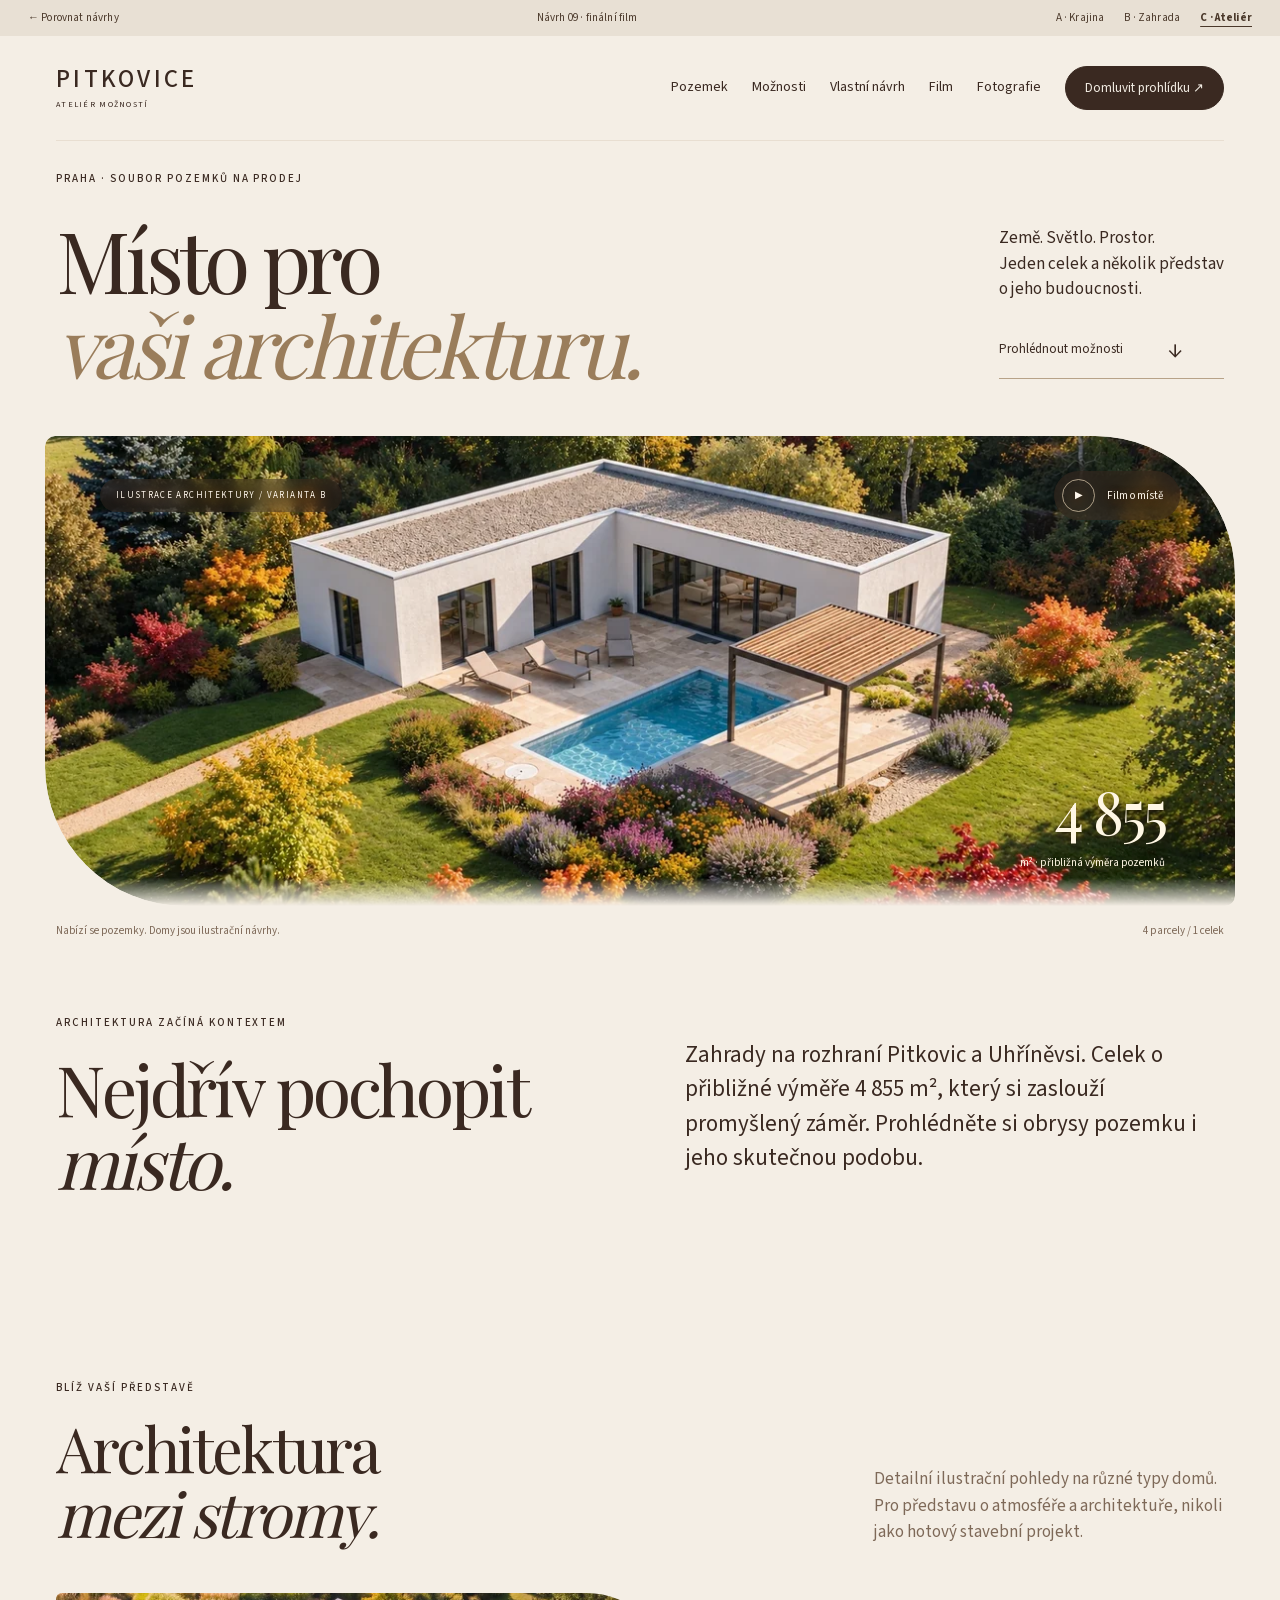
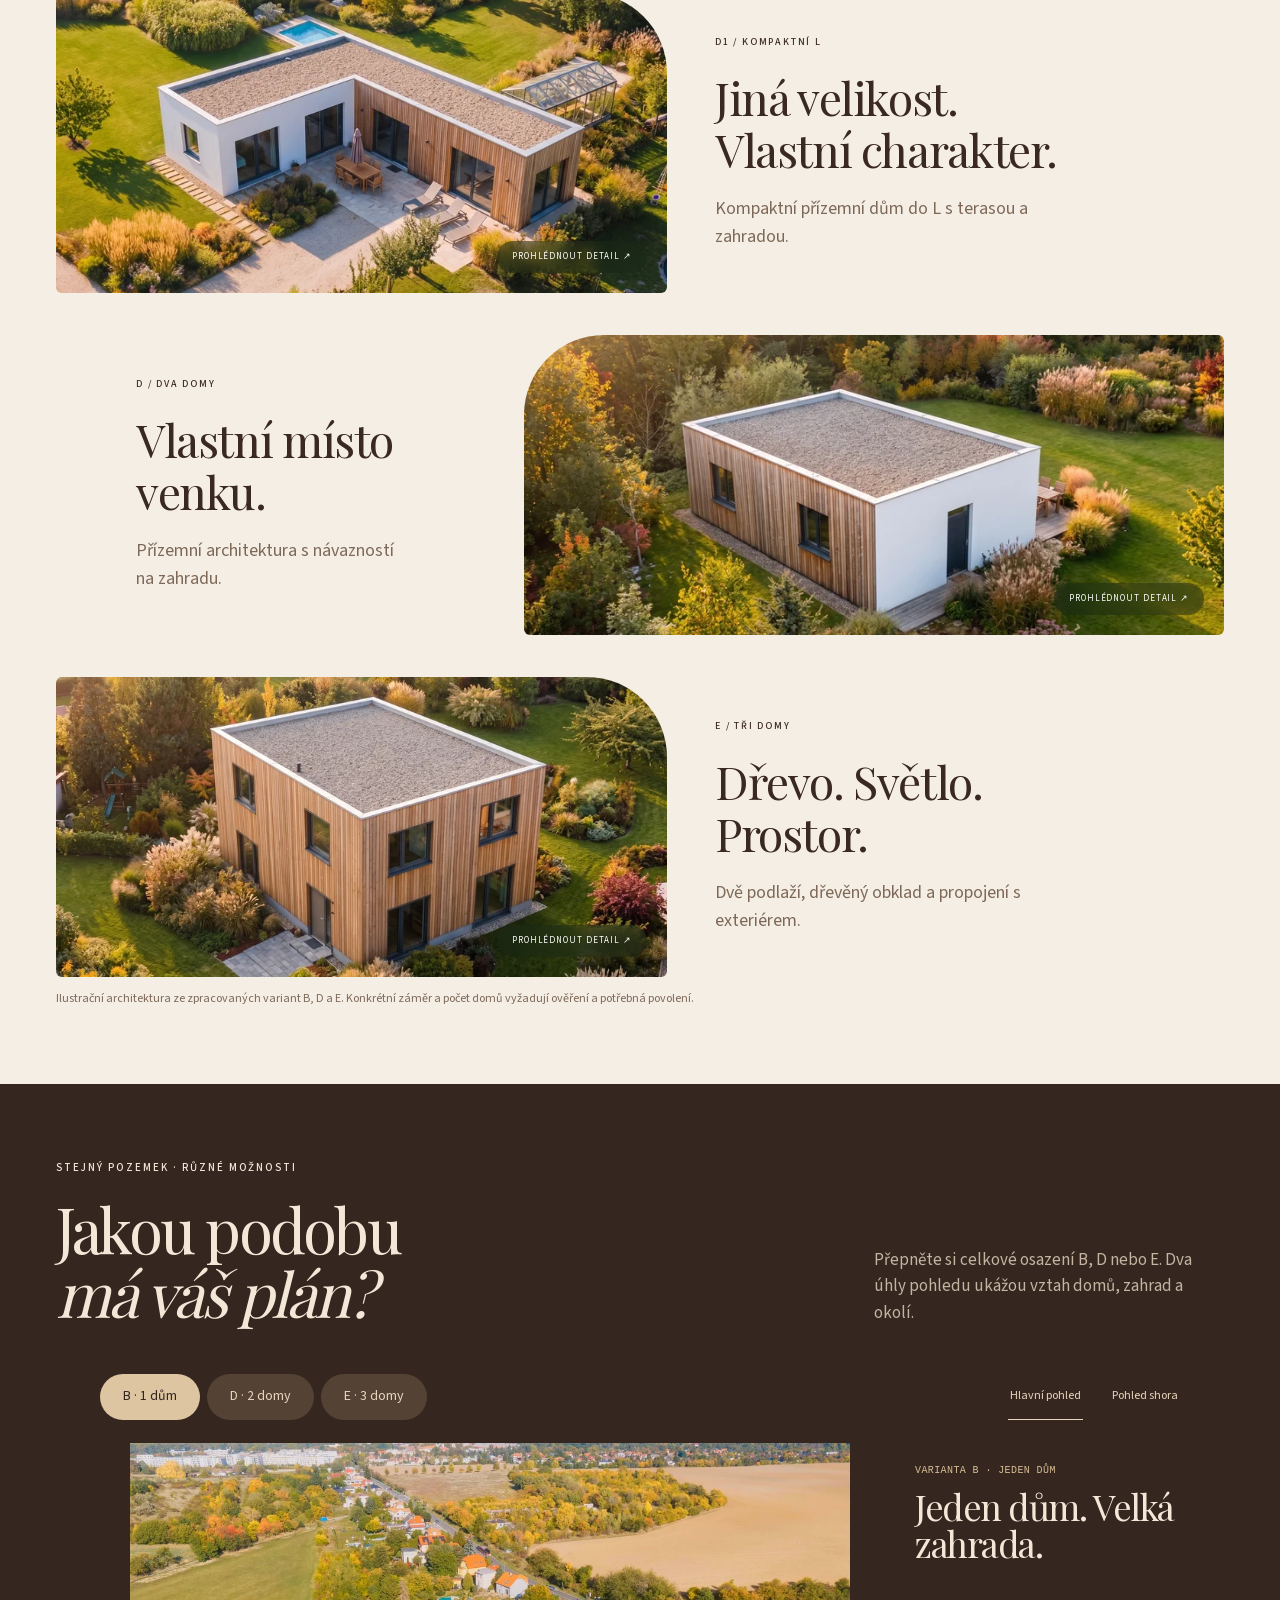
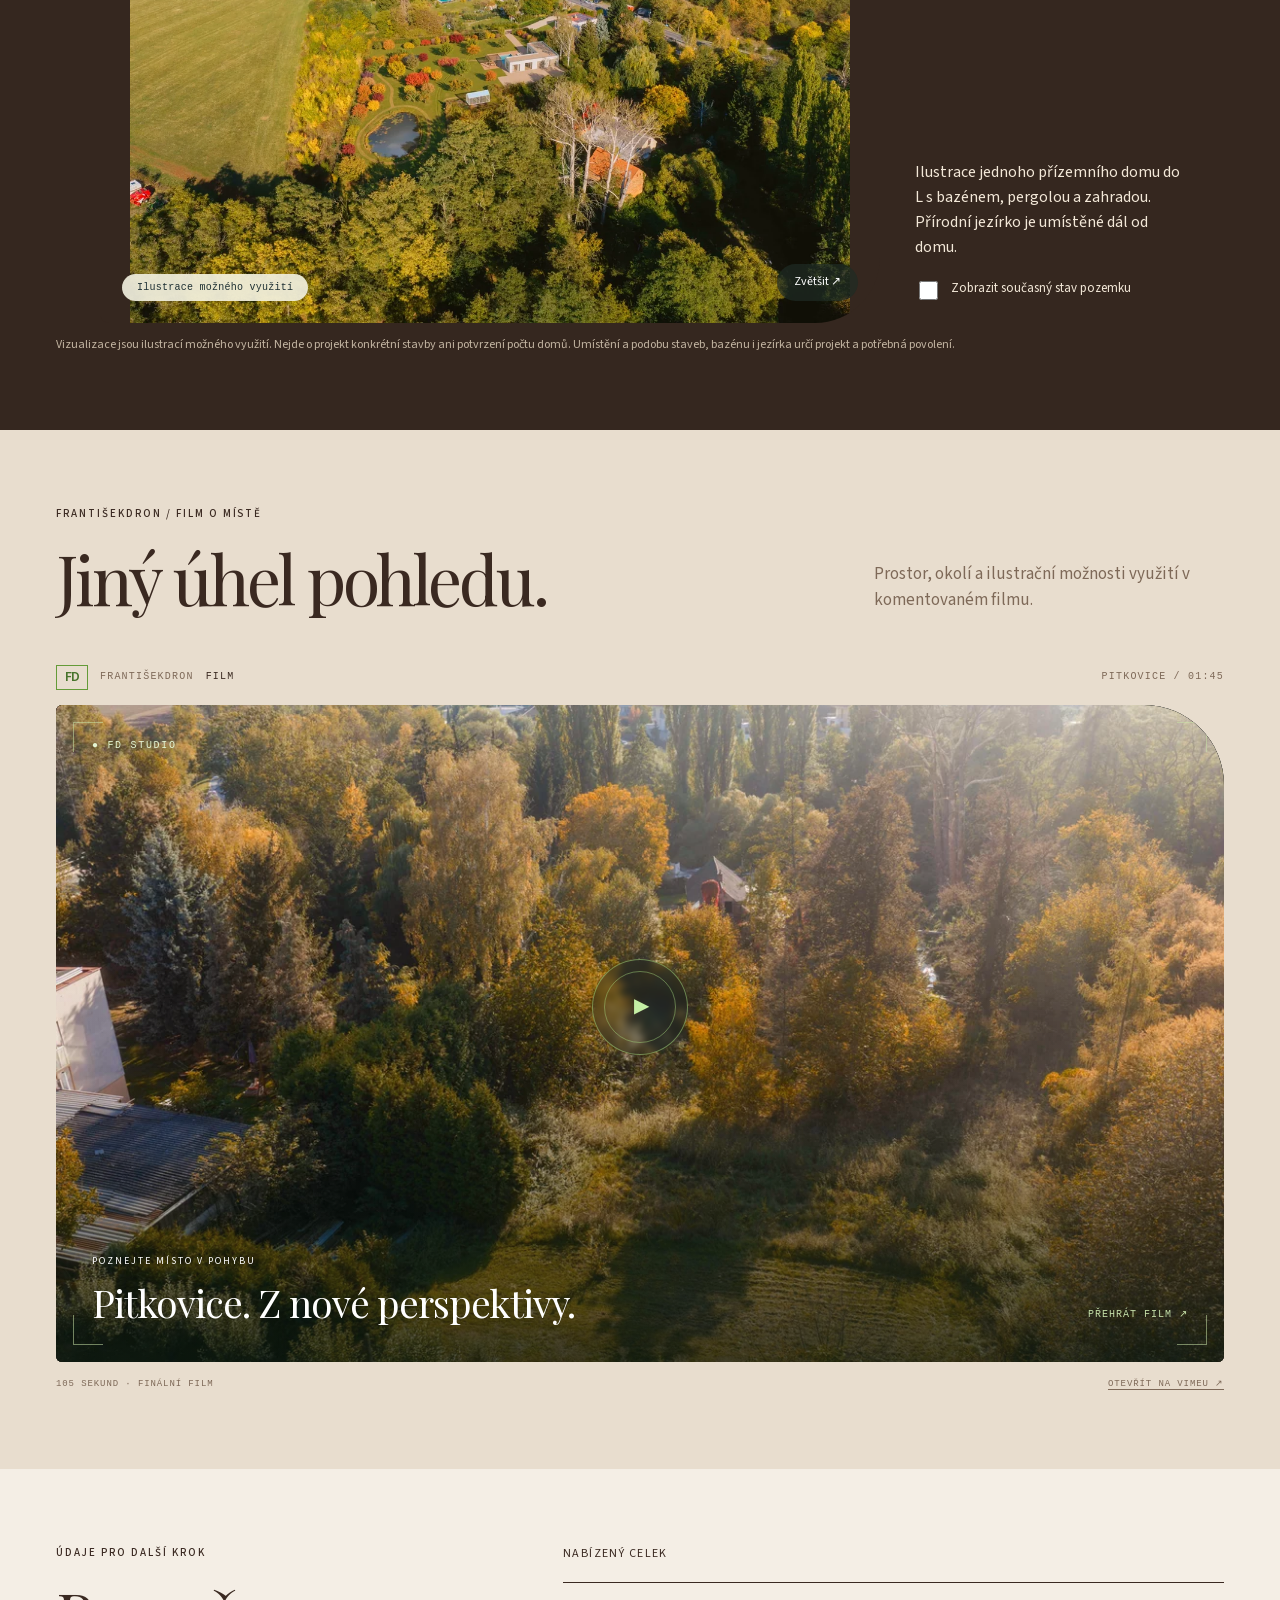
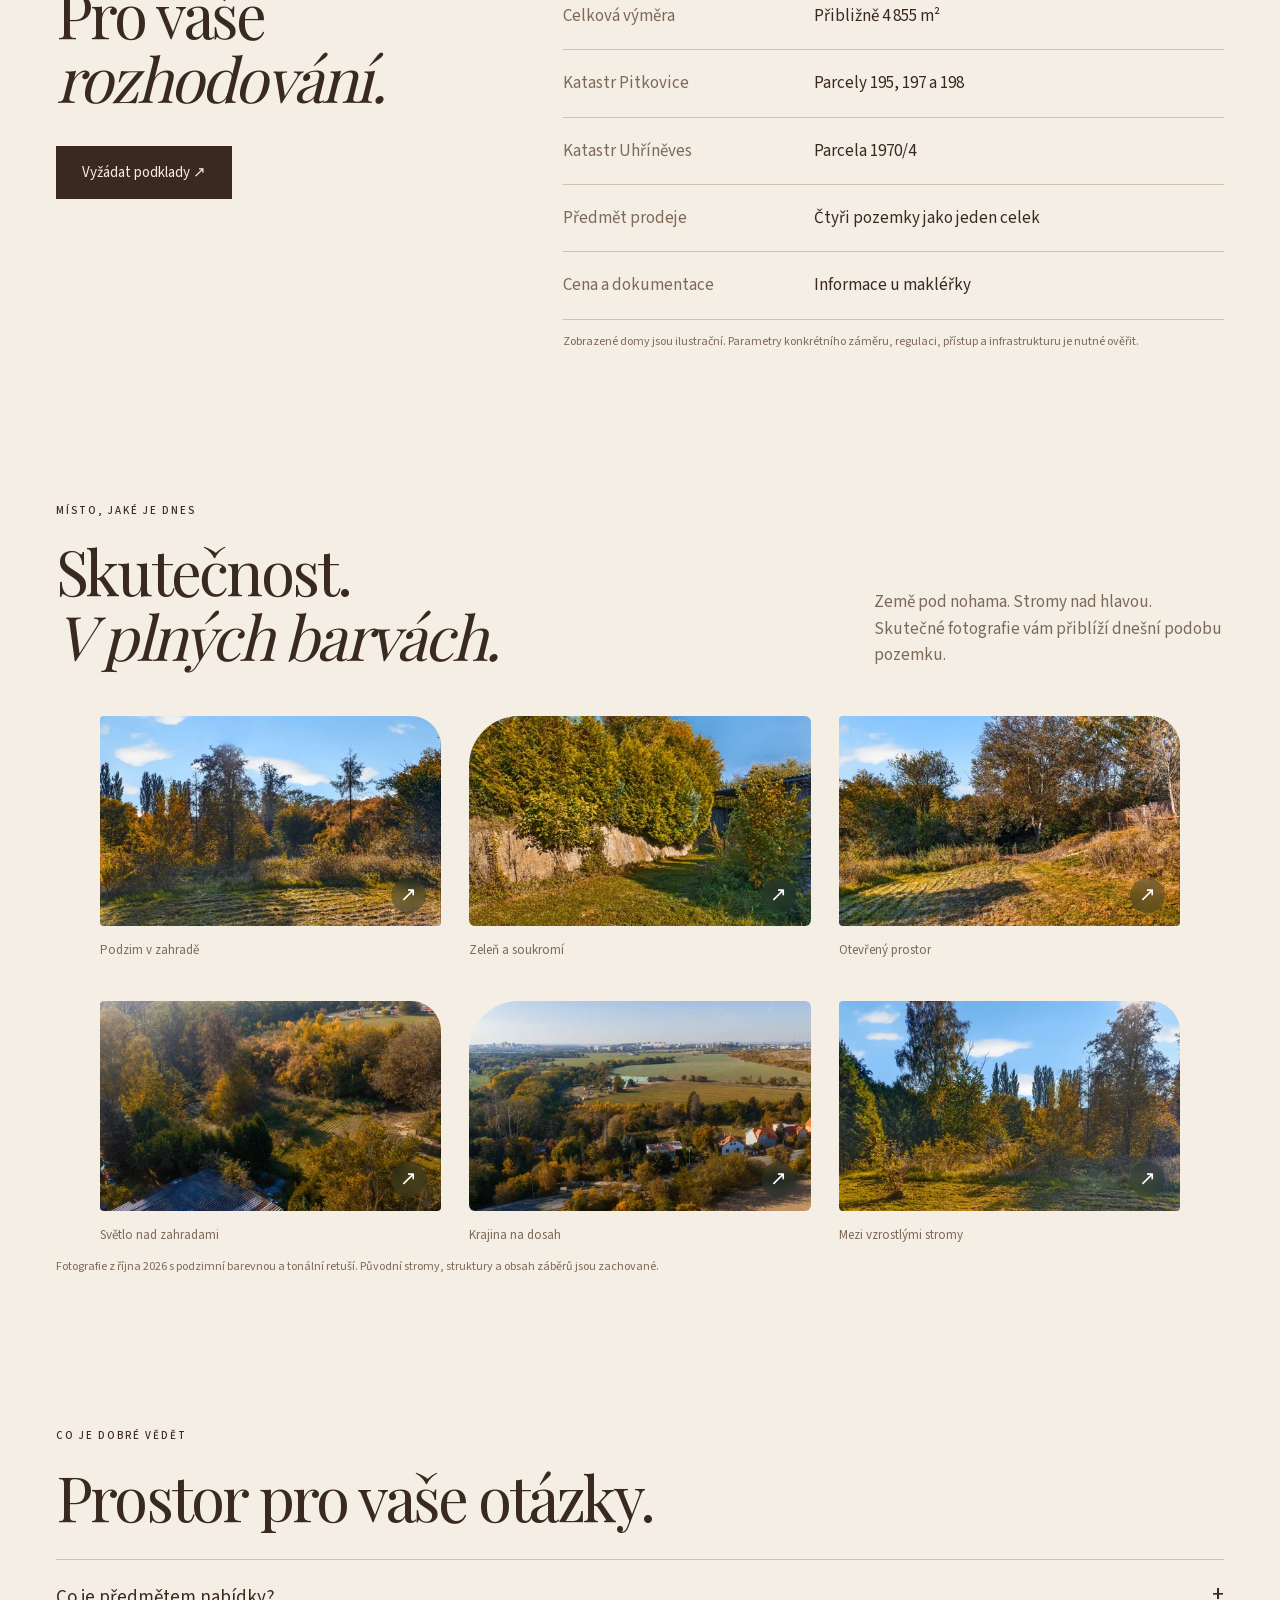
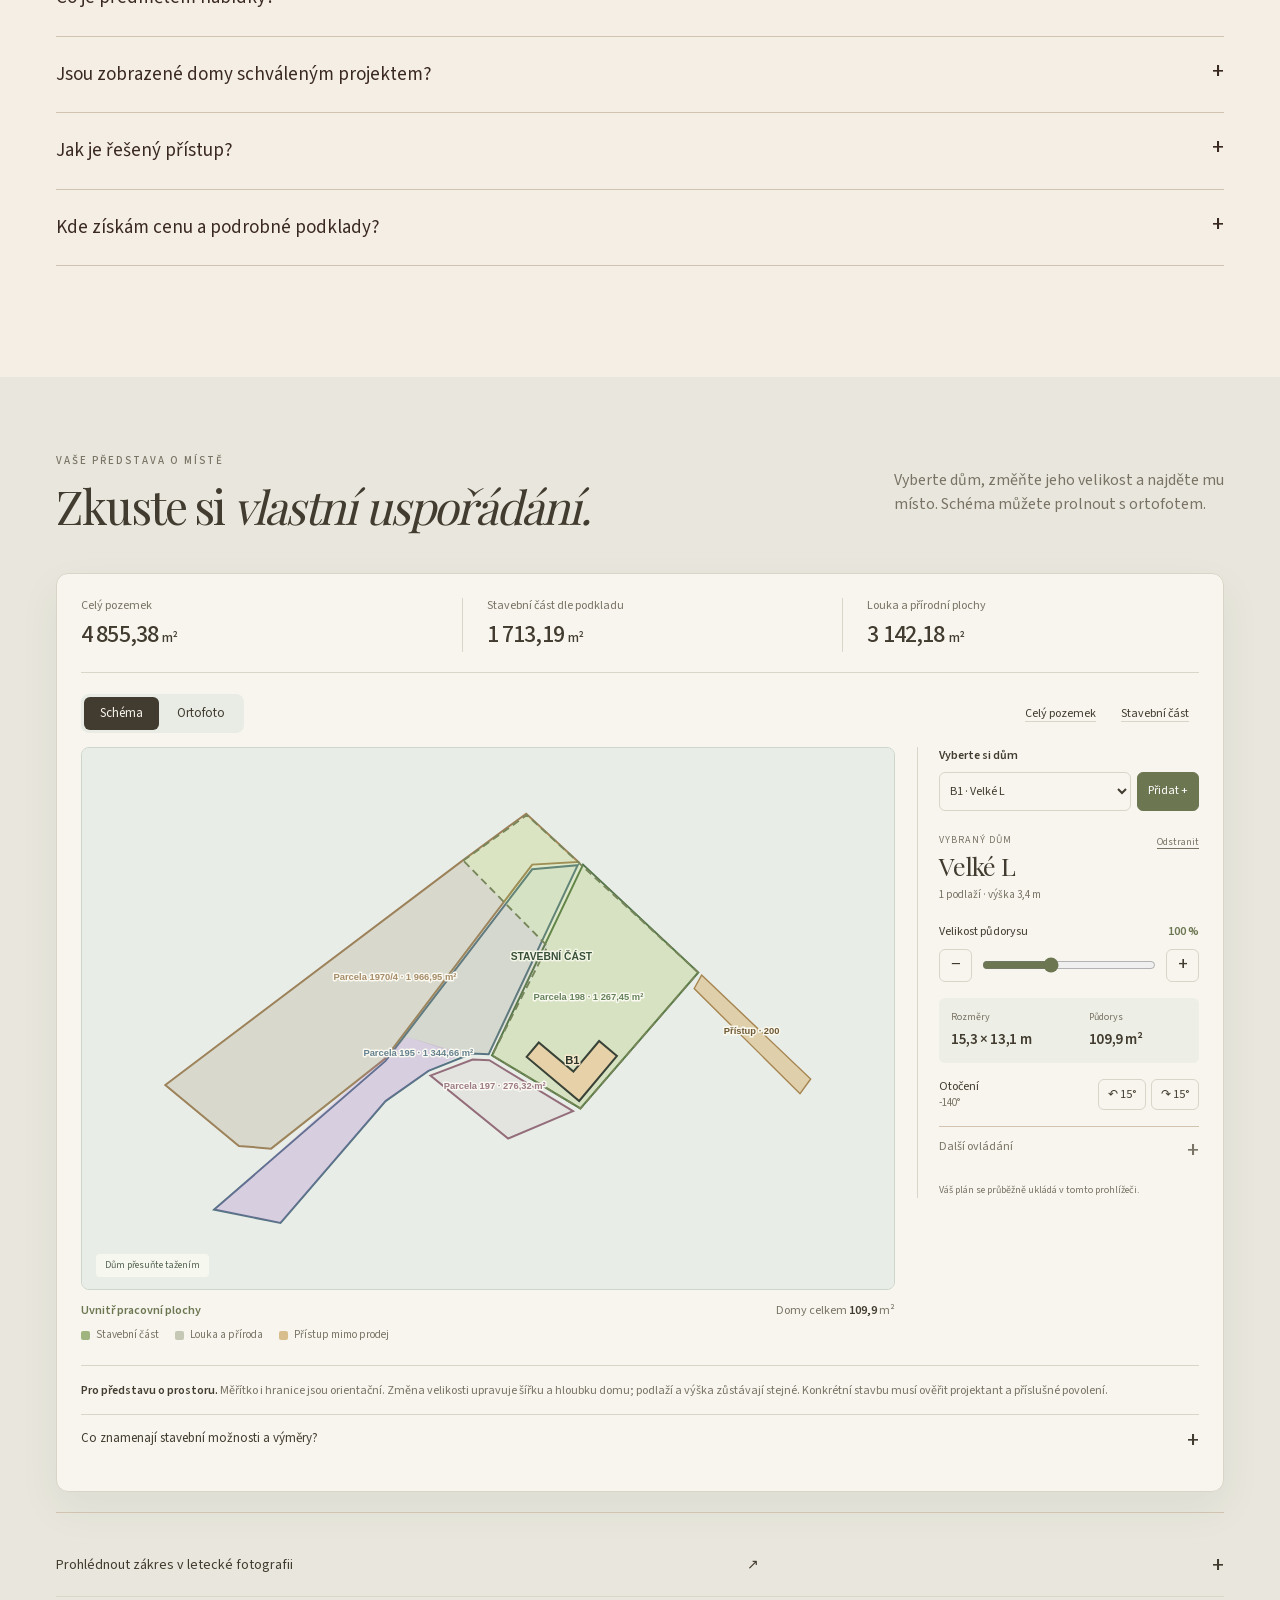
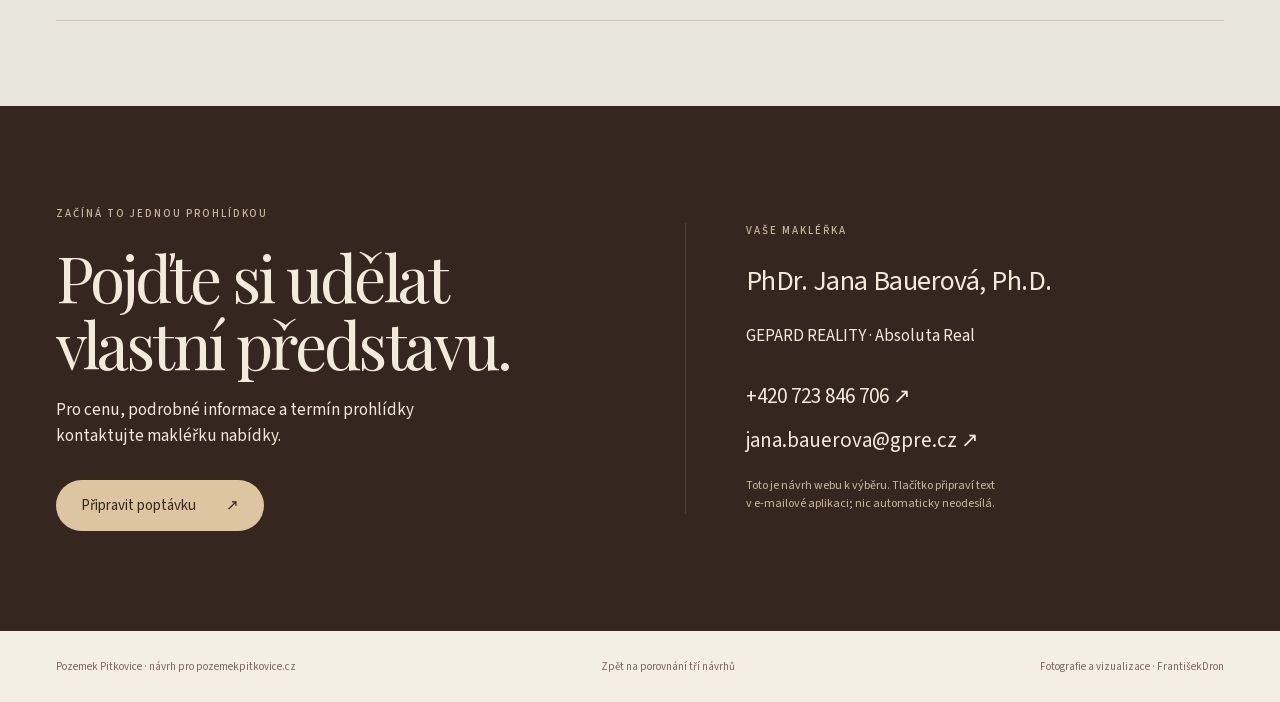
==== atlas.html @ 2d98aed7 "Publish Pitkovice website proposals with final Vimeo film" ====
<!doctype html><html lang="cs"><head><meta charset="utf-8"><meta name="viewport" content="width=device-width,initial-scale=1"><meta name="robots" content="noindex,nofollow,noarchive"><meta name="referrer" content="no-referrer"><meta name="description" content="Návrh prezentace pozemků v Pitkovicích: fotografie, lokalita a ilustrační varianty možného využití."><meta name="theme-color" content="#193b36"><title>Ateliér · prostor pro architekturu · Pitkovice</title><link rel="stylesheet" href="styles.css?v=10"><script src="app.js?v=10" defer></script><link rel="stylesheet" href="planner.css?v=10"><script src="planner.js?v=10" defer></script></head><body class="atlas v3"><a class="skip" href="#main">Přeskočit na obsah</a><div class="draftbar"><a href="index.html">← Porovnat návrhy</a><span class="draft-label">Návrh 09 · finální film</span><nav class="variants" aria-label="Návrhy webu"><a href="krajina.html" >A · Krajina</a><a href="zahrada.html" >B · Zahrada</a><a href="atlas.html" aria-current="page">C · Ateliér</a></nav></div><main id="main"><section class="atelier-hero"><div class="wrap"><header class="nav"><a class="brand" href="#main">PITKOVICE<small>ATELIÉR MOŽNOSTÍ</small></a><button class="menu-toggle" aria-expanded="false" aria-controls="navlinks">Menu</button><nav id="navlinks" class="navlinks" aria-label="Hlavní navigace"><a href="#pozemek">Pozemek</a><a href="#moznosti">Možnosti</a><a href="#hranice">Vlastní návrh</a><a href="#film">Film</a><a href="#galerie">Fotografie</a><a class="btn" href="#kontakt">Domluvit prohlídku ↗</a></nav></header><div class="atelier-heading"><span class="eyebrow">Praha · soubor pozemků na prodej</span><h1>Místo pro<br> <em>vaši architekturu.</em></h1><div class="atelier-heading-note"><p>Země. Světlo. Prostor.<br> Jeden celek a několik představ<br> o jeho budoucnosti.</p><a href="#moznosti">Prohlédnout možnosti <span>↓</span></a></div></div></div><div class="atelier-stage"><img src="assets/web-v8/hero-atelier-800.webp" alt="Ilustrační přízemní dům do L uprostřed zahrady" class="atelier-main" fetchpriority="high" width="1672" height="941" decoding="async" data-full="assets/hero-atelier.webp" sizes="(max-width: 800px) 96vw, (min-width: 1600px) 1440px, 90vw" srcset="assets/web-v8/hero-atelier-480.webp 480w, assets/web-v8/hero-atelier-800.webp 800w, assets/web-v8/hero-atelier-1200.webp 1200w, assets/web-v8/hero-atelier-1600.webp 1600w" loading="eager"><div class="atelier-stage-caption"><span>ILUSTRACE ARCHITEKTURY / VARIANTA B</span><a href="#film"><span>▶</span> Film o místě</a></div><div class="atelier-stamp"><span>4 855</span><small>m² · přibližná výměra pozemků</small></div></div><div class="wrap atelier-under"><span>Nabízí se pozemky. Domy jsou ilustrační návrhy.</span><span>4 parcely / 1 celek</span></div></section><section class="section atelier-intro"><div class="wrap split"><div><span class="eyebrow">Architektura začíná kontextem</span><h2>Nejdřív pochopit<br> <em>místo.</em></h2></div><p class="lead">Zahrady na rozhraní Pitkovic a Uhříněvsi. Celek o přibližné výměře 4 855 m², který si zaslouží promyšlený záměr. Prohlédněte si obrysy pozemku i jeho skutečnou podobu.</p></div></section><section class="section visions-section"><div class="wrap"><div class="sectionhead"><div><span class="eyebrow">Blíž vaší představě</span><h2>Architektura<br> <em>mezi stromy.</em></h2></div><p>Detailní ilustrační pohledy na různé typy domů. Pro představu o atmosféře a architektuře, nikoli jako hotový stavební projekt.</p></div><div class="visions-grid"><article class="vision"><button data-photo="assets/house-D1-large.webp" data-caption="Ilustrační návrh domu D1 · kompaktní dům do L"><img src="[data-uri]" alt="Detailní ilustrace kompaktního domu D1 do L" loading="lazy" width="1800" height="1208" decoding="async" data-full="assets/house-D1-large.webp" sizes="(max-width: 800px) 90vw, 55vw" data-lazy-src="assets/web-v8/house-D1-large-800.webp" data-lazy-srcset="assets/web-v8/house-D1-large-480.webp 480w, assets/web-v8/house-D1-large-800.webp 800w, assets/web-v8/house-D1-large-1200.webp 1200w, assets/web-v8/house-D1-large-1600.webp 1600w"><span>PROHLÉDNOUT DETAIL ↗</span></button><div><span class="eyebrow">D1 / Kompaktní L</span><h3>Jiná velikost. Vlastní charakter.</h3><p>Kompaktní přízemní dům do L s terasou a zahradou.</p></div></article><article class="vision"><button data-photo="assets/house-D2-large.webp" data-caption="Ilustrační návrh domu D · přízemní architektura"><img src="[data-uri]" alt="Detailní ilustrace domu z varianty dvou přízemních domů" loading="lazy" width="2400" height="1610" decoding="async" data-full="assets/house-D2-large.webp" sizes="(max-width: 800px) 90vw, 55vw" data-lazy-src="assets/web-v8/house-D2-large-800.webp" data-lazy-srcset="assets/web-v8/house-D2-large-480.webp 480w, assets/web-v8/house-D2-large-800.webp 800w, assets/web-v8/house-D2-large-1200.webp 1200w, assets/web-v8/house-D2-large-1600.webp 1600w, assets/web-v8/house-D2-large-2000.webp 2000w"><span>PROHLÉDNOUT DETAIL ↗</span></button><div><span class="eyebrow">D / Dva domy</span><h3>Vlastní místo venku.</h3><p>Přízemní architektura s návazností na zahradu.</p></div></article><article class="vision"><button data-photo="assets/house-E-large.webp" data-caption="Ilustrační návrh domu E · dřevěný obklad a dvě podlaží"><img src="[data-uri]" alt="Detailní ilustrace patrového domu s dřevěným obkladem" loading="lazy" width="2400" height="1610" decoding="async" data-full="assets/house-E-large.webp" sizes="(max-width: 800px) 90vw, 55vw" data-lazy-src="assets/web-v8/house-E-large-800.webp" data-lazy-srcset="assets/web-v8/house-E-large-480.webp 480w, assets/web-v8/house-E-large-800.webp 800w, assets/web-v8/house-E-large-1200.webp 1200w, assets/web-v8/house-E-large-1600.webp 1600w, assets/web-v8/house-E-large-2000.webp 2000w"><span>PROHLÉDNOUT DETAIL ↗</span></button><div><span class="eyebrow">E / Tři domy</span><h3>Dřevo. Světlo. Prostor.</h3><p>Dvě podlaží, dřevěný obklad a propojení s exteriérem.</p></div></article></div><p class="notice">Ilustrační architektura ze zpracovaných variant B, D a E. Konkrétní záměr a počet domů vyžadují ověření a potřebná povolení.</p></div></section><section class="section explore-v3" id="moznosti"><div class="wrap"><div class="sectionhead"><div><span class="eyebrow">Stejný pozemek · různé možnosti</span><h2>Jakou podobu<br> <em>má váš plán?</em></h2></div><p>Přepněte si celkové osazení B, D nebo E. Dva úhly pohledu ukážou vztah domů, zahrad a okolí.</p></div><div class="explorer" data-initial="B"><div class="explorer-top"><div class="tabrow" role="group" aria-label="Ilustrační varianta"><button data-variant="B" aria-pressed="true">B · 1 dům</button><button data-variant="D" aria-pressed="false">D · 2 domy</button><button data-variant="E" aria-pressed="false">E · 3 domy</button></div><div class="tabrow viewrow" role="group" aria-label="Úhel pohledu"><button data-view="0095" aria-pressed="true">Hlavní pohled</button><button data-view="shora" aria-pressed="false">Pohled shora</button></div></div><div class="explorer-image"><img class="explorer-main" src="[data-uri]" alt="Ilustrace varianty B" loading="lazy" width="2200" height="1467" decoding="async" data-full="assets/B-01-0095.webp" sizes="(max-width: 800px) 96vw, (min-width: 1600px) 1440px, 90vw" data-lazy-src="assets/web-v8/B-01-0095-800.webp" data-lazy-srcset="assets/web-v8/B-01-0095-480.webp 480w, assets/web-v8/B-01-0095-800.webp 800w, assets/web-v8/B-01-0095-1200.webp 1200w, assets/web-v8/B-01-0095-1600.webp 1600w, assets/web-v8/B-01-0095-2000.webp 2000w"><span class="photo-label">Ilustrace možného využití</span><button class="zoom">Zvětšit ↗</button></div><div class="explorer-caption" aria-live="polite"><div><span class="eyebrow explorer-type">Varianta B · jeden dům</span><h3 class="explorer-title">Jeden dům. Velká zahrada.</h3></div><div><p class="explorer-description">Ilustrace jednoho přízemního domu do L s bazénem, pergolou a zahradou.</p><label class="before-toggle"><input type="checkbox" data-before> Zobrazit současný stav pozemku</label></div></div></div><p class="notice">Vizualizace jsou ilustrací možného využití. Nejde o projekt konkrétní stavby ani potvrzení počtu domů. Umístění a podobu staveb, bazénu i jezírka určí projekt a potřebná povolení.</p></div></section><section class="section film-v3" id="film"><div class="wrap"><div class="sectionhead"><div><span class="eyebrow">FrantišekDron / film o místě</span><h2>Jiný úhel pohledu.</h2></div><p>Prostor, okolí a ilustrační možnosti využití v komentovaném filmu.</p></div><div class="fd-film"><div class="film-top"><span><b class="fd-mark">FD</b> FRANTIŠEKDRON <i>FILM</i></span><span>PITKOVICE / 01:45</span></div><div class="film-screen"><iframe class="film-vimeo" data-src="https://player.vimeo.com/video/1238452843?h=9ceb32fff6&amp;autoplay=1&amp;dnt=1&amp;title=0&amp;byline=0&amp;portrait=0" title="Pitkovice – finální film" allow="autoplay; fullscreen; picture-in-picture; encrypted-media" allowfullscreen referrerpolicy="strict-origin-when-cross-origin"></iframe><button class="film-cover" data-play aria-label="Přehrát finální film Pitkovice"><img src="[data-uri]" alt="Letecký pohled na Pitkovice, náhled filmu" loading="lazy" width="12258" height="8172" decoding="async" data-full="assets/land-podzim-retus.webp" sizes="(max-width: 800px) 96vw, (min-width: 1600px) 1440px, 90vw" data-lazy-src="assets/web-v8/land-podzim-retus-800.webp" data-lazy-srcset="assets/web-v8/land-podzim-retus-480.webp 480w, assets/web-v8/land-podzim-retus-800.webp 800w, assets/web-v8/land-podzim-retus-1200.webp 1200w, assets/web-v8/land-podzim-retus-1600.webp 1600w, assets/web-v8/land-podzim-retus-2000.webp 2000w"><span class="film-vignette"></span><span class="film-corner corner-tl"></span><span class="film-corner corner-tr"></span><span class="film-corner corner-bl"></span><span class="film-corner corner-br"></span><span class="film-rec">● FD STUDIO</span><span class="play-ring"><span>▶</span></span><span class="film-title"><small>POZNEJTE MÍSTO V POHYBU</small><strong>Pitkovice. Z nové perspektivy.</strong></span><span class="film-playlabel">PŘEHRÁT FILM ↗</span></button></div><div class="film-bottom"><span>105 SEKUND · FINÁLNÍ FILM</span><a href="https://vimeo.com/1238452843/9ceb32fff6" target="_blank" rel="noopener noreferrer">OTEVŘÍT NA VIMEU ↗</a></div></div></div></section><section class="section atelier-facts" id="pozemek"><div class="wrap dossier-grid"><div><span class="eyebrow">Údaje pro další krok</span><h2>Pro vaše<br> <em>rozhodování.</em></h2><button class="btn" data-inquiry>Vyžádat podklady ↗</button></div><div><table class="table"><caption>Nabízený celek</caption><tr><th>Celková výměra</th><td>Přibližně 4 855 m²</td></tr><tr><th>Katastr Pitkovice</th><td>Parcely 195, 197 a 198</td></tr><tr><th>Katastr Uhříněves</th><td>Parcela 1970/4</td></tr><tr><th>Předmět prodeje</th><td>Čtyři pozemky jako jeden celek</td></tr><tr><th>Cena a dokumentace</th><td>Informace u makléřky</td></tr></table><p class="notice">Zobrazené domy jsou ilustrační. Parametry konkrétního záměru, regulaci, přístup a infrastrukturu je nutné ověřit.</p></div></div></section><section class="section photos-v3" id="galerie"><div class="wrap"><div class="sectionhead"><div><span class="eyebrow">Místo, jaké je dnes</span><h2>Skutečnost.<br> <em>V plných barvách.</em></h2></div><p>Země pod nohama. Stromy nad hlavou. Skutečné fotografie vám přiblíží dnešní podobu pozemku.</p></div><div class="gallery"><button data-photo="assets/garden-autumn-podzim-retus.webp" data-caption="Podzim v zahradě · fotografie, barevná retuš"><img src="[data-uri]" alt="Podzim v zahradě" loading="lazy" width="2560" height="1703" decoding="async" data-full="assets/garden-autumn-podzim-retus-small.webp" sizes="(max-width: 800px) 44vw, 30vw" data-lazy-src="assets/web-v8/garden-autumn-podzim-retus-small-800.webp" data-lazy-srcset="assets/web-v8/garden-autumn-podzim-retus-small-480.webp 480w, assets/web-v8/garden-autumn-podzim-retus-small-800.webp 800w"><span class="plus" aria-hidden="true">↗</span><span>Podzim v zahradě</span></button><button data-photo="assets/trees-podzim-retus.webp" data-caption="Zeleň a soukromí · fotografie, barevná retuš"><img src="[data-uri]" alt="Zeleň a soukromí" loading="lazy" width="2560" height="1703" decoding="async" data-full="assets/trees-podzim-retus-small.webp" sizes="(max-width: 800px) 44vw, 30vw" data-lazy-src="assets/web-v8/trees-podzim-retus-small-800.webp" data-lazy-srcset="assets/web-v8/trees-podzim-retus-small-480.webp 480w, assets/web-v8/trees-podzim-retus-small-800.webp 800w"><span class="plus" aria-hidden="true">↗</span><span>Zeleň a soukromí</span></button><button data-photo="assets/meadow-podzim-retus.webp" data-caption="Otevřený prostor · fotografie, barevná retuš"><img src="[data-uri]" alt="Otevřený prostor" loading="lazy" width="2560" height="1698" decoding="async" data-full="assets/meadow-podzim-retus-small.webp" sizes="(max-width: 800px) 44vw, 30vw" data-lazy-src="assets/web-v8/meadow-podzim-retus-small-800.webp" data-lazy-srcset="assets/web-v8/meadow-podzim-retus-small-480.webp 480w, assets/web-v8/meadow-podzim-retus-small-800.webp 800w"><span class="plus" aria-hidden="true">↗</span><span>Otevřený prostor</span></button><button data-photo="assets/land-sun-podzim-retus.webp" data-caption="Světlo nad zahradami · fotografie, barevná retuš"><img src="[data-uri]" alt="Světlo nad zahradami" loading="lazy" width="12276" height="8184" decoding="async" data-full="assets/land-sun-podzim-retus-small.webp" sizes="(max-width: 800px) 44vw, 30vw" data-lazy-src="assets/web-v8/land-sun-podzim-retus-small-800.webp" data-lazy-srcset="assets/web-v8/land-sun-podzim-retus-small-480.webp 480w, assets/web-v8/land-sun-podzim-retus-small-800.webp 800w"><span class="plus" aria-hidden="true">↗</span><span>Světlo nad zahradami</span></button><button data-photo="assets/horizon-podzim-retus.webp" data-caption="Krajina na dosah · fotografie, barevná retuš"><img src="[data-uri]" alt="Krajina na dosah" loading="lazy" width="12270" height="8180" decoding="async" data-full="assets/horizon-podzim-retus-small.webp" sizes="(max-width: 800px) 44vw, 30vw" data-lazy-src="assets/web-v8/horizon-podzim-retus-small-800.webp" data-lazy-srcset="assets/web-v8/horizon-podzim-retus-small-480.webp 480w, assets/web-v8/horizon-podzim-retus-small-800.webp 800w"><span class="plus" aria-hidden="true">↗</span><span>Krajina na dosah</span></button><button data-photo="assets/garden-podzim-retus.webp" data-caption="Mezi vzrostlými stromy · fotografie, barevná retuš"><img src="[data-uri]" alt="Mezi vzrostlými stromy" loading="lazy" width="2560" height="1735" decoding="async" data-full="assets/garden-podzim-retus-small.webp" sizes="(max-width: 800px) 44vw, 30vw" data-lazy-src="assets/web-v8/garden-podzim-retus-small-800.webp" data-lazy-srcset="assets/web-v8/garden-podzim-retus-small-480.webp 480w, assets/web-v8/garden-podzim-retus-small-800.webp 800w"><span class="plus" aria-hidden="true">↗</span><span>Mezi vzrostlými stromy</span></button></div><p class="notice">Fotografie z října 2026 s podzimní barevnou a tonální retuší. Původní stromy, struktury a obsah záběrů jsou zachované.</p></div></section><section class="section"><div class="wrap"><span class="eyebrow">Co je dobré vědět</span><h2 style="margin-bottom:30px">Prostor pro vaše otázky.</h2><details><summary>Co je předmětem nabídky?</summary><p>Nabízí se soubor čtyř pozemků jako jeden celek: parcely 195, 197 a 198 v katastrálním území Pitkovice a parcela 1970/4 v katastrálním území Uhříněves. Přibližná celková výměra podle dodaných podkladů je 4 855 m². Domy na vizualizacích jsou pouze ilustrace.</p></details><details><summary>Jsou zobrazené domy schváleným projektem?</summary><p>Ne. Tři varianty pomáhají představit si různý způsob využití prostoru. Nepotvrzují možnost postavit konkrétní počet domů. Konkrétní záměr vyžaduje ověření regulace, přístupu, infrastruktury a potřebných povolení.</p></details><details><summary>Jak je řešený přístup?</summary><p>V podkladech je příjezd vedený z ulice přes parcelu 200. Tato parcela není součástí nabízeného souboru. Podmínky a právní zajištění přístupu je potřeba projednat s makléřkou.</p></details><details><summary>Kde získám cenu a podrobné podklady?</summary><p>Obraťte se na Janu Bauerovou. Při jednání si vyžádejte aktuální nabídku, podklady k parcelám a informace potřebné k posouzení vašeho záměru.</p></details></div></section><section class="section boundary-section planning-finale" id="hranice"><div class="wrap"><div class="boundary-heading"><div><span class="eyebrow">Vaše představa o místě</span><h2 id="planning-heading">Zkuste si <em>vlastní uspořádání.</em></h2></div><p>Vyberte dům, změňte jeho velikost a najděte mu místo. Schéma můžete prolnout s ortofotem.</p></div><section class="plot-planner" id="planner" data-plot-planner data-data-url="assets/planner-data-v8.json" aria-labelledby="planning-heading">
 <div class="planning-summary"><div><small>Celý pozemek</small><strong>4 855,38 <span>m²</span></strong></div><div><small>Stavební část dle podkladu</small><strong>1 713,19 <span>m²</span></strong></div><div><small>Louka a přírodní plochy</small><strong>3 142,18 <span>m²</span></strong></div></div>
 <div class="planner-topbar"><div class="planner-background" role="group" aria-label="Podklad mapy"><button type="button" data-action="background-plan" aria-pressed="true">Schéma</button><button type="button" data-action="background-ortho" aria-pressed="false">Ortofoto</button></div><label class="planner-opacity" data-ortho-controls hidden>Krytí <input type="range" data-opacity min="15" max="100" value="90" aria-label="Síla ortofotopodkladu"><output data-opacity-value>90 %</output></label><div class="planner-zoom" role="group" aria-label="Přiblížení plánu"><button type="button" data-action="fit-all">Celý pozemek</button><button type="button" data-action="fit-build">Stavební část</button></div></div>
 <div class="planner-layout"><div class="planner-map-column"><div class="planner-canvas-wrap"><svg class="planner-canvas" data-canvas role="application" aria-label="Pracovní plán parcel a domů. Vyberte dům a přesuňte jej tažením nebo šipkami." viewBox="0 0 900 900" tabindex="0"></svg><span class="planner-map-hint">Dům přesuňte tažením</span></div><div class="planner-foot"><span data-status role="status" aria-live="polite"></span><span>Domy celkem <b data-total>0</b> m²</span></div><div class="planner-legend"><span><i class="legend-build"></i>Stavební část</span><span><i class="legend-nature"></i>Louka a příroda</span><span><i class="legend-road"></i>Přístup mimo prodej</span></div><p class="planner-ortho-note" data-ortho-note hidden>Ortofoto se zákresem parcel z klientského podkladu MPP a ÚSES. Stejný podklad používá pracovní schéma. © Seznam.cz / TopGis.</p></div>
 <aside class="planner-inspector" aria-label="Úprava domu"><label class="planner-select-label" for="house-choice">Vyberte si dům</label><div class="planner-add"><select class="planner-catalog" id="house-choice" aria-label="Typ domu"></select><button type="button" data-action="add-selected" aria-label="Přidat vybraný typ domu">Přidat +</button></div><div class="planner-selection"><div><p class="planner-eyebrow">Vybraný dům</p><h3 id="planner-title" data-selected-title>Velké L</h3><p class="planner-model-meta" data-model-meta></p></div><button type="button" class="planner-remove" data-action="remove" aria-label="Odstranit vybraný dům">Odstranit</button></div>
 <div class="planner-size-label"><label for="house-size">Velikost půdorysu</label><output data-size-value>100 %</output></div><div class="planner-size"><button type="button" data-action="size-minus" aria-label="Zmenšit dům o 5 procent">−</button><input id="house-size" type="range" data-size min="50" max="180" value="100" step="5" aria-label="Velikost půdorysu domu v procentech"><button type="button" data-action="size-plus" aria-label="Zvětšit dům o 5 procent">+</button></div>
 <div class="planner-metrics"><div><small>Rozměry</small><b data-dimensions>—</b></div><div><small>Půdorys</small><b><span data-area>—</span> m²</b></div></div><div class="planner-rotate"><span>Otočení <output data-angle-value>—</output></span><button type="button" data-action="rotate-minus" aria-label="Otočit doleva o 15 stupňů">↶ 15°</button><button type="button" data-action="rotate-plus" aria-label="Otočit doprava o 15 stupňů">↷ 15°</button></div>
 <details class="planner-more"><summary>Další ovládání</summary><label class="planner-angle">Přesný úhel <input type="range" min="-180" max="180" step="1" data-angle aria-label="Úhel vybraného domu"></label><div class="planner-nudge" role="group" aria-label="Posun domu o půl metru"><button type="button" data-action="move" data-dx="-1" data-dy="0" aria-label="Posunout doleva o půl metru">←</button><button type="button" data-action="move" data-dx="0" data-dy="-1" aria-label="Posunout nahoru o půl metru">↑</button><button type="button" data-action="move" data-dx="0" data-dy="1" aria-label="Posunout dolů o půl metru">↓</button><button type="button" data-action="move" data-dx="1" data-dy="0" aria-label="Posunout doprava o půl metru">→</button></div><p class="planner-building-meta"><span data-storeys>1</span> podlaží · výška <span data-height>3,4 m</span></p><div class="planner-actions"><button type="button" data-action="default">Obnovit výchozí dům</button><button type="button" data-action="clear">Vyprázdnit plán</button><div><button type="button" data-action="export-svg">Stáhnout SVG</button><button type="button" data-action="export-png">Stáhnout PNG</button></div></div></details><p class="planner-save-note">Váš plán se průběžně ukládá v tomto prohlížeči.</p></aside></div>
 <p class="planner-caveat"><strong>Pro představu o prostoru.</strong> Měřítko i hranice jsou orientační. Změna velikosti upravuje šířku a hloubku domu; podlaží a výška zůstávají stejné. Konkrétní stavbu musí ověřit projektant a příslušné povolení.</p>
 <details class="planning-rules"><summary>Co znamenají stavební možnosti a výměry?</summary><p>Výměry přebíráme z přehledu dodaného majitelkou podle Metropolitního plánu. Schéma je ručně překreslený orientační podklad, nikoli geodetické zaměření nebo stavební povolení.</p><table><thead><tr><th>Parcela</th><th>Celkem</th><th>Stavební část dle podkladu</th></tr></thead><tbody><tr><td>195</td><td>1 344,66 m²</td><td>198,60 m²</td></tr><tr><td>197</td><td>276,32 m²</td><td>0 m²</td></tr><tr><td>198</td><td>1 267,45 m²</td><td>1 267,45 m²</td></tr><tr><td>1970/4</td><td>1 966,95 m²</td><td>247,15 m²</td></tr></tbody></table><p>Pro části parcel 195 a 1970/4 je v komunikaci uvedeno podmíněné společné posouzení jednoho záměru a 30 % z přibližně 446 m², tedy 133,8 m². Jde o údaj k ověření. Pro parcelu 198 není doložen číselný limit zastavění ani odstupy. Umístění, počet domů a konkrétní stavbu musí potvrdit příslušné posouzení a povolení.</p><p>V podkladu se součty zaokrouhlených dílčích výměr liší o 0,01 m². Plocha domu v editoru je půdorys, nikoli užitná plocha.</p></details></section><details class="outline-details"><summary>Prohlédnout zákres v letecké fotografii <span>↗</span></summary><div class="boundary" data-boundary><div class="boundary-toolbar"><span class="boundary-legend"><i></i> Nabízený celek</span><div class="boundary-switch" role="group" aria-label="Pohled na zákres"><button data-boundary-view="top" aria-pressed="true">Pohled shora</button><button data-boundary-view="main" aria-pressed="false">Šikmý pohled</button></div></div><button class="boundary-picture" data-boundary-zoom aria-label="Zvětšit orientační zákres pozemku"><img src="[data-uri]" alt="Orientační zákres nabízeného souboru pozemků, pohled shora" loading="lazy" width="2400" height="1350" decoding="async" data-full="assets/outline-top.webp" sizes="(max-width: 800px) 96vw, (min-width: 1600px) 1440px, 90vw" data-lazy-src="assets/web-v8/outline-top-800.webp" data-lazy-srcset="assets/web-v8/outline-top-480.webp 480w, assets/web-v8/outline-top-800.webp 800w, assets/web-v8/outline-top-1200.webp 1200w, assets/web-v8/outline-top-1600.webp 1600w, assets/web-v8/outline-top-2000.webp 2000w"><span class="boundary-expand">Zvětšit zákres ↗</span></button><div class="boundary-bottom"><span>195 · 197 · 198 / Pitkovice</span><span>1970/4 / Uhříněves</span><span>cca 4 855 m²</span></div></div><p class="notice">Orientační zákres převzatý z připravených podkladů. Nenahrazuje katastrální mapu ani geodetické zaměření. Přístup přes parcelu 200 není součástí prodeje; jeho právní podmínky projednejte s makléřkou.</p></details>
</div></section></main><section class="contact" id="kontakt"><div class="wrap split"><div><span class="eyebrow">Začíná to jednou prohlídkou</span><h2>Pojďte si udělat<br> vlastní představu.</h2><p>Pro cenu, podrobné informace a termín prohlídky<br> kontaktujte makléřku nabídky.</p><div class="actions"><button class="btn light" data-inquiry>Připravit poptávku <span>↗</span></button></div></div><div class="contact-card"><p class="eyebrow">Vaše makléřka</p><p class="contact-name">PhDr. Jana Bauerová, Ph.D.</p><p>GEPARD REALITY · Absoluta Real</p><div class="contact-links"><a href="tel:+420723846706">+420 723 846 706 ↗</a><a href="mailto:jana.bauerova@gpre.cz">jana.bauerova@gpre.cz ↗</a></div><p class="fine">Toto je návrh webu k výběru. Tlačítko připraví text<br> v e-mailové aplikaci; nic automaticky neodesílá.</p></div></div></section><footer class="wrap footer"><span>Pozemek Pitkovice · návrh pro pozemekpitkovice.cz</span><a href="index.html">Zpět na porovnání tří návrhů</a><span>Fotografie a vizualizace · FrantišekDron</span></footer><dialog class="dialog" id="lightbox"><div class="dialog-head"><span class="dialog-title"></span><button data-close aria-label="Zavřít zvětšenou fotografii">Zavřít ×</button></div><img alt="Zvětšená fotografie"></dialog><dialog class="dialog inquiry" id="inquiry"><div class="dialog-head"><span>Pozemek Pitkovice</span><button data-close aria-label="Zavřít poptávku">Zavřít ×</button></div><div class="inquiry-body"><h2>Domluvme si další krok.</h2><p class="fine">Připravte si zprávu pro Janu Bauerovou. Po kliknutí se otevře vaše e-mailová aplikace. Odeslání potvrdíte až v ní.</p><label for="purpose">O co máte zájem?</label><select id="purpose"><option>Rád/a bych se domluvil/a na osobní prohlídce.</option><option>Prosím o aktuální cenu a podrobné podklady.</option><option>Rád/a bych konzultoval/a možnosti využití pozemků.</option></select><label for="message">Chcete něco doplnit? <span class="muted">(nepovinné)</span></label><textarea id="message" placeholder="Například kdy vám vyhovuje prohlídka…"></textarea><button id="prepare-email" class="btn">Otevřít připravený e-mail ↗</button><p class="status" id="inquiry-status" aria-live="polite"></p></div></dialog></body></html>
---- styles.css ----
@font-face{font-family:Source;src:url('assets/fonts/source-sans-3-latin.woff2');font-display:swap}@font-face{font-family:Source;src:url('assets/fonts/source-sans-3-latin-ext.woff2');unicode-range:U+0100-024F,U+1E00-1EFF;font-display:swap}@font-face{font-family:Playfair;src:url('assets/fonts/playfair-display-latin.woff2');font-display:swap}@font-face{font-family:Playfair;src:url('assets/fonts/playfair-display-latin-ext.woff2');unicode-range:U+0100-024F,U+1E00-1EFF;font-display:swap}@font-face{font-family:Fraunces;src:url('assets/fonts/fraunces-700-latin.woff2');font-weight:700;font-display:swap}@font-face{font-family:Fraunces;src:url('assets/fonts/fraunces-700-latin-ext.woff2');font-weight:700;unicode-range:U+0100-024F,U+1E00-1EFF;font-display:swap}
:root{--ink:#16272e;--paper:#f4f6f5;--accent:#c5d7c5;--line:#d0d9d8;--muted:#52636a;--serif:Playfair,Georgia,serif;--body:Source,Arial,sans-serif;--fd:#86be4f}*{box-sizing:border-box}html{scroll-behavior:smooth;scroll-padding-top:58px}body{margin:0;background:var(--paper);color:var(--ink);font:18px/1.55 var(--body)}body:has(dialog[open]){overflow:hidden}h1,h2,h3,p,figure{margin:0}h1,h2,h3{line-height:1.05;font-weight:400}h1,h2{font-family:var(--serif);letter-spacing:-.045em}h2{font-size:clamp(42px,4.8vw,78px)}h3{font-size:28px}p+p{margin-top:17px}em{font-weight:inherit}img{max-width:100%;display:block}button,input,textarea,select{font:inherit}button{cursor:pointer;color:inherit}a{color:inherit;text-decoration:none}button,a{-webkit-tap-highlight-color:transparent}a:focus-visible,button:focus-visible,input:focus-visible,textarea:focus-visible,select:focus-visible,summary:focus-visible{outline:3px solid #ff8d3b;outline-offset:5px}button:disabled{cursor:default}.wrap{width:min(1380px,calc(100% - 112px));margin:auto}.section{padding:110px 0}.eyebrow{display:block;font:500 11px/1.5 var(--body);letter-spacing:.18em;text-transform:uppercase;margin-bottom:20px}.muted,.fine,.notice{color:var(--muted)}.fine{font-size:14px}.notice{font-size:13px;line-height:1.6;margin-top:22px;max-width:920px}.lead{font-size:23px;line-height:1.5}.sectionhead{display:flex;justify-content:space-between;align-items:end;gap:60px;margin-bottom:48px}.sectionhead>p{max-width:330px;font-size:17px;color:var(--muted)}.split{display:grid;grid-template-columns:1fr 1fr;gap:90px;align-items:center}.actions{display:flex;gap:20px;align-items:center;margin-top:30px;flex-wrap:wrap}.btn{display:inline-flex;gap:30px;align-items:center;justify-content:space-between;padding:15px 25px;border:1px solid var(--ink);background:var(--ink);color:var(--paper);font-size:15px;line-height:1.4;transition:transform .25s,background .25s}.btn:hover{transform:translateY(-3px)}.btn.light{background:var(--paper);color:var(--ink);border-color:var(--paper)}.textlink{display:inline-flex;align-items:center;justify-content:space-between;gap:28px;border-bottom:1px solid;padding:0 0 7px;font-size:16px}.skip{position:absolute;top:-100px;left:15px;background:white;color:#111;padding:15px;z-index:100}.skip:focus{top:10px}
/* Review navigation stays deliberately separate from the property navigation. */
.draftbar{height:36px;padding:0 28px;background:#e8eeee;color:#283c40;display:flex;justify-content:space-between;align-items:center;font-size:11px;letter-spacing:.015em;gap:20px}.variants{display:flex;gap:20px}.variants a[aria-current]{font-weight:700;text-decoration:underline;text-underline-offset:5px}.nav{display:flex;justify-content:space-between;align-items:center;gap:25px;padding:30px 0;position:relative;z-index:5}.brand{font-size:27px;line-height:1;letter-spacing:.14em;font-weight:600}.brand small{display:block;font-size:9px;letter-spacing:.18em;margin-top:9px;font-weight:400}.navlinks{display:flex;align-items:center;gap:28px;font-size:14px}.navlinks>a:not(.btn):hover{text-decoration:underline;text-underline-offset:7px}.navlinks .btn{padding:12px 19px;font-size:13px}.menu-toggle{display:none;background:transparent;border:1px solid currentColor;padding:9px 14px;font-size:13px}
/* Shared, accessible visual explorer. Each concept gives it a different composition. */
.explorer{background:#fff}.explorer-top{padding:20px;display:flex;justify-content:space-between;gap:20px;flex-wrap:wrap}.tabrow{display:flex;gap:7px}.tabrow button{padding:12px 19px;background:transparent;border:1px solid var(--line);font-size:14px;white-space:nowrap;transition:background .2s}.tabrow button[aria-pressed=true]{color:var(--paper);background:var(--ink);border-color:var(--ink)}.viewrow button{font-size:12px}.explorer-image{position:relative;overflow:hidden}.explorer-main{width:100%;aspect-ratio:16/9;object-fit:contain;background:#19282c}.photo-label{position:absolute;left:20px;bottom:20px;background:#fffef0eb;color:#1e3034;padding:7px 12px;font-size:11px;letter-spacing:.025em}.zoom{position:absolute;bottom:20px;right:20px;background:#13272bdb;color:white;border:1px solid #ffffff60;padding:8px 15px;font-size:12px}.explorer-caption{display:grid;grid-template-columns:1fr 1fr;gap:55px;padding:35px}.explorer-caption .eyebrow{margin-bottom:10px}.explorer-caption h3{font-family:var(--serif);font-size:32px}.explorer-caption p{font-size:16px;max-width:530px}.before-toggle{display:flex;align-items:center;gap:10px;font-size:13px;margin-top:18px;cursor:pointer}.before-toggle input{width:19px;height:19px;accent-color:var(--ink)}
/* FD Studio player: corner brackets, two concentric rings and a quiet green HUD. */
.fd-film{color:#f0f4ef;background:#101a1c;padding:14px;border:1px solid #40504c;box-shadow:0 26px 70px #06111b23}.film-top,.film-bottom{display:flex;justify-content:space-between;align-items:center;gap:20px;font:10px/1.4 monospace;letter-spacing:.12em;color:#b7c5bc;padding:3px 5px 15px}.film-top>span:first-child{display:flex;align-items:center;gap:12px}.fd-mark{display:inline-flex;align-items:center;justify-content:center;border:1px solid var(--fd);color:var(--fd);font:600 14px/1 var(--body);width:32px;height:25px;letter-spacing:-.04em}.film-top i{font-style:normal;color:var(--fd)}.film-bottom{padding:16px 5px 3px;font-size:9px;color:#acb9b5}.film-screen{position:relative;aspect-ratio:16/9;background:#050a0b;overflow:hidden}.film-screen video{width:100%;height:100%;display:block;object-fit:contain}.film-cover{position:absolute;inset:0;border:0;background:#142327;padding:0;color:white;text-align:left;width:100%;height:100%}.film-cover>img{width:100%;height:100%;object-fit:cover;transition:transform 1.2s}.film-cover:hover>img{transform:scale(1.025)}.film-vignette{position:absolute;inset:0;background:linear-gradient(180deg,#07151b26 20%,#07151b22 50%,#07151bdf)}.film-corner{position:absolute;width:30px;height:30px;border-color:#a5cd7d99;border-style:solid;transition:width .3s,height .3s;pointer-events:none}.corner-tl{top:17px;left:17px;border-width:1px 0 0 1px}.corner-tr{top:17px;right:17px;border-width:1px 1px 0 0}.corner-bl{bottom:17px;left:17px;border-width:0 0 1px 1px}.corner-br{bottom:17px;right:17px;border-width:0 1px 1px 0}.film-cover:hover .film-corner{width:42px;height:42px}.film-rec{position:absolute;top:35px;left:36px;color:#cbecab;font:10px monospace;letter-spacing:.17em}.play-ring{position:absolute;width:96px;height:96px;left:50%;top:46%;transform:translate(-50%,-50%);border-radius:50%;border:1px solid #a6d77f88;display:flex;align-items:center;justify-content:center;background:#15211e55;backdrop-filter:blur(3px);box-shadow:0 0 45px #7da94e0a;transition:box-shadow .3s,background .3s}.play-ring>span{width:72px;height:72px;border:1px solid #a6d77f77;color:#c5efa5;border-radius:50%;display:flex;align-items:center;justify-content:center;font-size:20px;padding-left:3px}.film-cover:hover .play-ring{background:#7fba4a22;box-shadow:0 0 60px #9ce75e26}.film-title{position:absolute;left:36px;bottom:38px;display:flex;flex-direction:column;gap:10px}.film-title small{font-size:10px;letter-spacing:.2em}.film-title strong{font-family:var(--serif);font-size:clamp(24px,3vw,46px);font-weight:400;line-height:1.15;letter-spacing:-.03em}.film-playlabel{position:absolute;right:36px;bottom:42px;color:#c5dfa9;font:10px monospace;letter-spacing:.1em}.film-cover[hidden]{display:none}.film-error{padding:15px;color:#f3d7c4;font-size:14px}.film-error a{text-decoration:underline}.film-caption{display:flex;justify-content:space-between;gap:30px;margin-top:25px;font-size:12px;color:#b9c6c8}.film-caption span:last-child{max-width:400px}
/* Photography, practical details, contact. */
.gallery{display:grid;grid-template-columns:repeat(3,1fr);gap:35px 24px}.gallery button{padding:0;border:0;text-align:left;background:none;position:relative;overflow:hidden}.gallery img{width:100%;aspect-ratio:4/3;object-fit:cover;transition:transform .6s}.gallery button:hover img{transform:scale(1.025)}.gallery button>span:not(.plus){display:block;font-size:13px;margin-top:12px}.gallery .plus{position:absolute;right:15px;bottom:48px;border:1px solid #fff9;background:#122a2855;backdrop-filter:blur(5px);color:white;display:grid;place-items:center;width:31px;height:31px;font-size:20px}.photo{position:relative}.location-img{height:540px;width:100%;object-fit:cover}.table{border-collapse:collapse;width:100%;font-size:16px}.table caption{text-align:left;font-size:12px;text-transform:uppercase;letter-spacing:.12em;padding:0 0 18px;border-bottom:1px solid var(--ink)}.table td,.table th{vertical-align:top;text-align:left;padding:20px 0;border-bottom:1px solid var(--line)}.table th{font-weight:400;width:38%;padding-right:20px;color:var(--muted)}details{border-bottom:1px solid var(--line);padding:23px 0}details:first-of-type{border-top:1px solid var(--line)}summary{list-style:none;cursor:pointer;display:flex;justify-content:space-between;gap:30px;font-size:19px}summary::-webkit-details-marker{display:none}summary:after{content:'+';font-size:24px;line-height:1}details[open] summary:after{content:'−'}details p{max-width:840px;margin-top:20px;color:var(--muted);font-size:16px}.contact{background:var(--ink);color:var(--paper);padding:100px 0}.contact h2{font-size:clamp(40px,5vw,76px)}.contact p:not(.eyebrow){margin-top:20px;font-size:17px}.contact .eyebrow{color:#cbdad8}.contact-card{padding-left:60px;border-left:1px solid #ffffff40}.contact .contact-name{font-family:var(--serif);font-size:32px}.contact-links{display:flex;flex-direction:column;gap:12px;margin-top:30px;font-size:23px}.contact .fine{font-size:12px!important;color:#c4cfcc}.footer{display:flex;align-items:center;justify-content:space-between;gap:30px;padding:27px 0;font-size:11px;color:var(--muted)}.dialog{border:0;padding:0;width:min(1350px,95vw);max-height:94svh;background:#f5f7f3;color:#132c2e}.dialog::backdrop{background:#08141beb;backdrop-filter:blur(8px)}.dialog-head{display:flex;align-items:center;justify-content:space-between;gap:20px;padding:16px 24px;font-size:15px}.dialog-head button{background:transparent;border:1px solid #b9c9bf;padding:8px 14px;font-size:13px;white-space:nowrap}.dialog>img{width:100%;max-height:82svh;object-fit:contain;background:#091417}.inquiry{max-width:600px}.inquiry-body{padding:20px 35px 35px}.inquiry-body h2{font-size:38px;margin-bottom:20px}.inquiry-body label{display:block;margin:22px 0 8px;font-size:15px}.inquiry-body input,.inquiry-body select,.inquiry-body textarea{display:block;width:100%;padding:12px;border:1px solid #acbdb9;background:white;color:#142c2c;font-size:16px}.inquiry-body textarea{min-height:100px}.inquiry-body .btn{margin-top:25px}.status{font-size:13px;margin-top:12px}
/* A. Panoramic cinema: landscape, silver light, generous cuts. */
.editorial{--ink:#172e38;--paper:#f2f5f4;--muted:#536a70;--line:#c8d5d6;--accent:#b6cfc2}.cinema-hero{position:relative;isolation:isolate;min-height:810px;height:calc(100svh - 36px);max-height:1100px;background:#203845;color:#fff;overflow:hidden}.cinema-hero>.hero-bg{position:absolute;z-index:-3;inset:0;height:100%;width:100%;object-fit:cover;object-position:50% 48%}.cinema-hero:after{content:'';position:absolute;inset:0;background:linear-gradient(180deg,#10253388 0%,#10253320 24%,#10253355 56%,#102533ee 100%);z-index:-2}.cinema-hero>.wrap{height:100%;position:relative;z-index:1;display:flex;flex-direction:column}.cinema-hero .navlinks .btn{background:#ffffff0a;border-color:#ffffff80;color:white;backdrop-filter:blur(6px)}.cinema-heading{margin-top:auto;margin-bottom:150px}.cinema-heading h1{font-size:clamp(65px,7.8vw,130px);line-height:.99;letter-spacing:-.055em;max-width:1100px;text-shadow:0 3px 45px #082c4155}.cinema-heading h1 em{color:#d8e6df}.cinema-intro{display:flex;align-items:center;gap:70px;margin-top:35px}.cinema-intro p{font-size:18px;color:#e2ebeb}.round-link{display:flex;align-items:center;gap:15px;font-size:13px;text-transform:uppercase;letter-spacing:.1em}.round-link>span{border:1px solid #ffffff88;width:48px;height:48px;border-radius:50%;display:grid;place-items:center;font-size:12px;background:#fff1}.round-link small{font-size:10px;color:#c6d6d7}.cinema-foot{position:absolute;bottom:30px;left:0;right:0;display:flex;justify-content:space-between;align-items:end;gap:30px}.cinema-foot>span:first-child{font-size:10px;letter-spacing:.12em;line-height:1.8}.cinema-foot b{font-size:16px;letter-spacing:0;font-weight:400}.cinema-foot>a{font-size:12px;display:flex;gap:60px;align-items:center}.cinema-foot>a span{font-size:27px}.hero-size{font:48px/1 var(--serif);letter-spacing:-.05em}.hero-size small{font-size:27px}.hero-size i{display:block;font:9px/1.4 var(--body);letter-spacing:.13em;margin-top:11px}.hero-watermark{position:absolute;right:-15px;bottom:60px;font:600 clamp(100px,15vw,260px)/1 var(--body);letter-spacing:-.065em;color:#ffffff08;pointer-events:none;z-index:0}.manifesto-grid{display:grid;grid-template-columns:1.3fr .7fr;gap:120px;align-items:end}.manifesto-grid p{font-size:20px;max-width:390px}.manifesto-grid h2{font-size:clamp(50px,5.7vw,90px)}.land-triptych{display:grid;grid-template-columns:1fr .55fr 1.1fr;gap:35px;align-items:center;margin-top:65px}.land-triptych figure:first-child{padding-bottom:60px}.land-triptych figure:last-child{padding-top:60px}.land-triptych img{width:100%;height:350px;object-fit:cover}.land-triptych figcaption{font-size:10px;letter-spacing:.13em;text-transform:uppercase;margin-top:13px}.triptych-note{text-align:center}.triptych-note>span{font:80px/1 var(--serif);color:#849e9f}.triptych-note p{font-size:20px;line-height:1.35;margin:18px 0 27px}.triptych-note .textlink{font-size:12px}.cinema-section{background:#172e38;color:#f5f7f5}.cinema-section .sectionhead>p{color:#b8cccd}.cinema-section h2 em{color:#bccfca}.cinema-section .fd-film{padding:18px;box-shadow:0 35px 80px #020d1560;border-color:#546b6e}.landscape-possibilities{background:#e0e9e7}.editorial .explorer-top{background:#d1dfdc}.editorial .explorer-caption{background:#f6f8f6}.editorial .gallery{grid-template-columns:1.5fr 1fr;gap:50px 35px}.editorial .gallery button:nth-child(2n){padding-top:100px}.editorial .gallery img{aspect-ratio:1.55}.editorial .gallery button:nth-child(2n) img{aspect-ratio:1.3}.editorial #lokalita{background:#e8eeec}.editorial .location-img{height:600px}
/* B. Garden journal: real postcards, sun yellow and pine green. */
.garden{--ink:#243f35;--paper:#fbfbf5;--line:#cbd5bb;--muted:#5d7063;--accent:#f4d451;--serif:Fraunces,Georgia,serif}.garden h1,.garden h2{font-weight:700;letter-spacing:-.045em}.garden h2{font-size:clamp(38px,4.4vw,66px)}.garden .brand{font-family:var(--serif);font-size:34px;letter-spacing:-.06em}.garden .brand small{font-family:var(--body);font-size:8px;letter-spacing:.15em}.garden .btn{border-radius:30px}.garden-hero{background:#f5dc67;overflow:hidden;position:relative;padding-bottom:35px}.garden-hero .nav{padding-top:27px}.garden-heading{text-align:center;padding:35px 0 25px;position:relative;z-index:1}.garden-heading h1{font-size:clamp(56px,5.6vw,92px);line-height:1.06}.garden-heading h1 em{font-style:normal;color:#5b764c}.garden-heading p{font-size:18px;margin:23px auto 0}.postcards{position:relative;display:flex;justify-content:center;align-items:center;gap:30px;padding:30px 40px 40px;max-width:1280px;margin:auto}.postcard{background:#fffef8;padding:13px 13px 0;box-shadow:1px 14px 30px #55481826;flex:1;position:relative}.postcard img{width:100%;height:270px;object-fit:cover}.postcard figcaption{padding:15px 6px 18px;font-family:var(--serif);font-size:15px;letter-spacing:-.03em}.postcard.first{transform:rotate(-7deg);margin-right:-25px;top:10px}.postcard.middle{transform:rotate(2deg);z-index:2;flex:1.12}.postcard.middle img{height:300px}.postcard.last{transform:rotate(8deg);margin-left:-20px;top:10px}.garden-seal{position:absolute;right:0;bottom:0;z-index:3;transform:rotate(9deg);width:136px;height:136px;background:#dce8ef;border-radius:50%;border:1px dashed #243f3560;outline:8px solid #dce8ef;display:flex;align-items:center;justify-content:center;flex-direction:column}.garden-seal span{font:700 27px var(--serif);letter-spacing:-.05em}.garden-seal small{font-size:9px;letter-spacing:.1em}.garden-hero-bottom{display:flex;align-items:center;justify-content:space-between;gap:20px;padding-top:20px;font-size:12px}.garden-story{padding-bottom:55px}.garden-chapter{display:grid;grid-template-columns:1.05fr .95fr;gap:110px;align-items:center;max-width:1160px;margin:auto}.garden-chapter+.garden-chapter{margin-top:120px}.garden-chapter:nth-child(2){direction:rtl}.garden-chapter:nth-child(2)>*{direction:ltr}.chapter-image{padding:12px;background:white;border:1px solid #e6e9df;transform:rotate(-3deg);box-shadow:0 20px 40px #364b3510}.chapter-image img{width:100%;height:430px;object-fit:cover}.garden-chapter:nth-child(2) .chapter-image{transform:rotate(3deg)}.chapter-copy p{font-size:18px;margin-top:27px;max-width:350px}.garden-movie{background:#dce8ef;border-radius:150px 150px 0 0;margin-top:50px}.garden-movie-heading{display:grid;grid-template-columns:1.2fr .8fr;align-items:end;gap:80px;margin-bottom:40px}.garden-movie-heading p{max-width:360px}.garden-movie .fd-film{width:90%;margin:0 auto;transform:rotate(-1deg);border-radius:4px}.garden-movie .notice{text-align:center;margin:27px auto 0}.garden-options{background:#edf0df}.garden .explorer{display:grid;grid-template-columns:240px 1fr;position:relative;border-radius:3px;overflow:hidden}.garden .explorer-top{grid-column:1;grid-row:1/3;flex-direction:column;justify-content:start;gap:35px;background:#e0e7ce;padding:25px}.garden .tabrow{flex-direction:column}.garden .tabrow button{border-radius:28px;text-align:left;border-color:#b9c6a6}.garden .viewrow button{border:0;border-bottom:1px solid #b9c6a6;border-radius:0;padding:12px 7px}.garden .viewrow button[aria-pressed=true]{color:var(--ink);background:none;font-weight:700}.garden .explorer-image{grid-column:2;grid-row:1}.garden .explorer-caption{grid-column:2;padding:25px;grid-template-columns:1fr;gap:16px}.garden .explorer-caption h3{font-size:28px}.garden .explorer-caption .eyebrow{font-size:10px}.garden .explorer-caption p{max-width:none}.garden .explorer-main{aspect-ratio:16/9}.garden .photo-label{background:#ffffeeed}.garden-album .wrap{display:grid;grid-template-columns:.7fr 1.3fr;gap:70px;align-items:start}.album-heading{position:sticky;top:50px}.album-heading p{font-size:16px;margin-top:25px;max-width:260px}.garden .gallery{grid-template-columns:1fr 1fr;gap:40px 25px}.garden .gallery button{background:white;padding:10px 10px 15px;box-shadow:0 6px 25px #203e3010;border:1px solid #e0e6d8;overflow:visible}.garden .gallery button:nth-child(2n){transform:rotate(3deg);top:40px}.garden .gallery button:nth-child(2n+1){transform:rotate(-2deg)}.garden .gallery img{aspect-ratio:1.2}.garden .gallery button>span:not(.plus){font-size:12px;margin:12px 4px 0}.garden-album .notice{grid-column:2}.garden #lokalita{background:#f3de81}.garden .location-img{height:510px;border-radius:50% 50% 5px 5px}.garden .contact{background:#243f35;border-radius:100px 100px 0 0}.garden .contact h2{font-size:clamp(40px,4.3vw,65px)}.garden .contact .contact-name{font:400 27px var(--body)}
/* C. An architectural atlas: cobalt navigation and a model on the first screen. */
.atlas{--ink:#193f9e;--paper:#f2f5fb;--accent:#ff7b38;--line:#c4d0e6;--muted:#566785;--serif:Source,Arial,sans-serif}.atlas h1,.atlas h2,.atlas h3{font-weight:600}.atlas .nav{border-bottom:1px solid var(--ink)}.atlas .brand{font-size:36px;font-weight:700;letter-spacing:-.08em}.atlas .brand small{font-size:8px;letter-spacing:.15em}.atlas .btn{background:var(--ink);color:white}.atlas-hero{padding-top:40px}.atlas-heading{position:relative;display:grid;grid-template-columns:1.2fr .8fr;gap:0 70px;padding-bottom:42px}.atlas-heading>.eyebrow{grid-column:1/3;margin-bottom:18px;font-family:monospace;font-size:10px}.atlas-heading h1{font-size:clamp(54px,5.4vw,88px);line-height:.97;letter-spacing:-.065em}.atlas-heading h1 span{color:#6d8bcc}.atlas-lead{align-self:end;max-width:370px;margin-left:auto}.atlas-lead p{font-size:17px}.atlas-lead .textlink{margin-top:24px;font-size:13px}.workspace-bar{display:flex;justify-content:space-between;gap:20px;padding:13px 18px;background:var(--ink);color:white;font:9px monospace;letter-spacing:.1em}.atlas .explorer{display:grid;grid-template-columns:1fr 310px;background:#fff;border:1px solid var(--ink);border-top:0}.atlas .explorer-top{grid-column:1/3;justify-content:space-between;background:#dce5f5;border-bottom:1px solid var(--line);padding:12px 18px}.atlas .tabrow button{padding:8px 18px;font-size:13px;border-color:#adc0e2}.atlas .viewrow button{font-size:12px}.atlas .explorer-image{grid-column:1}.atlas .explorer-main{height:100%;aspect-ratio:1.78;object-fit:contain;background:#0b1f43}.atlas .explorer-caption{grid-column:2;display:flex;flex-direction:column;justify-content:space-between;gap:25px;padding:30px;background:var(--paper);border-left:1px solid var(--line)}.atlas .explorer-caption h3{font-size:34px;letter-spacing:-.04em}.atlas .explorer-caption p{font-size:15px;line-height:1.55}.atlas .explorer-caption .eyebrow{font:10px/1.5 monospace;letter-spacing:.04em}.atlas .before-toggle{font-size:12px;align-items:start}.atlas .before-toggle input{flex-shrink:0}.atlas .notice{font-size:12px;max-width:1100px;margin-top:12px}.atlas .photo-label{font:10px monospace}.atlas-factstrip{display:grid;grid-template-columns:1fr 1fr .6fr;border-top:1px solid var(--ink);border-bottom:1px solid var(--ink);margin-top:30px}.atlas-factstrip>div{border-right:1px solid var(--line);padding:22px 30px}.atlas-factstrip>div:first-child{padding-left:0}.atlas-factstrip small{display:block;font:9px monospace;letter-spacing:.1em;margin-bottom:10px}.atlas-factstrip strong{font-size:47px;font-weight:500;line-height:1;letter-spacing:-.05em}.atlas-factstrip strong span{font-size:22px;letter-spacing:-.03em}.atlas-factstrip>a{display:flex;align-items:center;justify-content:space-between;padding:25px 25px 25px 35px;font-size:15px;background:#e1e9f7}.atlas-factstrip>a span{font-size:30px}.dossier-grid{display:grid;grid-template-columns:.75fr 1.25fr;gap:110px}.dossier-aside h2{font-size:58px}.dossier-aside p{font-size:16px;max-width:300px;margin:25px 0}.atlas-note{display:flex;gap:20px;padding:25px;background:#dce5f5;margin-top:30px}.atlas-note>span{border:1px solid;width:25px;height:25px;flex-shrink:0;display:grid;place-items:center;font:16px Georgia;border-radius:50%}.atlas-note p{font-size:14px}.atlas-film{background:#152750;color:#f3f6fd}.atlas-film-heading{display:grid;grid-template-columns:1fr 1fr;align-items:end;gap:0 70px;margin-bottom:40px}.atlas-film-heading .eyebrow{grid-column:1/3;color:#a8bee6}.atlas-film-heading h2{font-size:66px}.atlas-film-heading p{max-width:330px;margin-left:auto;font-size:17px;color:#bbcbe4}.atlas-film .notice{color:#b6c6e4}.atlas-film .fd-film{border-color:#4a5b7c}.atlas-gallery .gallery{grid-template-columns:repeat(3,1fr);gap:25px}.atlas .gallery button{border:1px solid var(--line);padding:8px 8px 13px}.atlas .gallery button>span:not(.plus){font:11px/1.4 monospace;margin:13px 4px 0}.atlas #lokalita{border-top:1px solid var(--line);background:#e6edf8}.atlas .location-img{height:460px}.atlas .contact{background:var(--ink)}.atlas .contact .contact-name{font-size:28px;letter-spacing:-.02em}.atlas .contact h2{letter-spacing:-.06em}.atlas .contact-links{font-size:21px}
/* Selection screen */
.chooser{--ink:#19353a;--paper:#f3f5f3;--muted:#546c6e;--line:#c9d4d2}.choice-header{display:flex;justify-content:space-between;align-items:center;padding:35px 0;border-bottom:1px solid var(--line)}.choice-header .eyebrow{margin:0}.choice-intro{display:grid;grid-template-columns:1.2fr .8fr;gap:80px;align-items:end;padding:65px 0 50px}.choice-intro h1{font-size:clamp(54px,6vw,90px)}.choice-intro p{font-size:19px;max-width:420px;margin-left:auto}.choices{display:grid;grid-template-columns:repeat(3,1fr);gap:25px}.choice-card{display:block;transition:transform .3s}.choice-card:hover{transform:translateY(-7px)}.choice-cover{height:340px;position:relative;overflow:hidden;background:#19333f;color:white}.choice-cover>img{width:100%;height:100%;object-fit:cover}.choice-a .choice-cover:after{content:'';position:absolute;inset:0;background:linear-gradient(transparent,#102d3ee8)}.choice-cover h2{position:absolute;left:27px;bottom:35px;font-size:40px;z-index:1}.mini-brand{position:absolute;top:25px;left:27px;font-size:11px;letter-spacing:.17em;z-index:2}.choice-badge{position:absolute;top:18px;right:18px;border:1px solid currentColor;width:27px;height:27px;display:grid;place-items:center;font-size:11px;z-index:2}.choice-body{padding:28px 4px 0}.choice-body .eyebrow{font-size:10px;margin-bottom:13px}.choice-body h3{font:36px/1.1 var(--serif);letter-spacing:-.03em}.choice-body p{font-size:16px;line-height:1.6;margin-top:17px;min-height:78px;color:var(--muted)}.choice-body .textlink{display:flex;margin-top:25px;padding-bottom:13px;font-size:14px}.choice-b .choice-cover{background:#f5dc67;color:#243f35}.choice-b .mini-brand{font-family:Fraunces;font-size:23px;letter-spacing:-.07em;top:18px}.choice-b .choice-cover h2{font:700 34px/1.05 Fraunces;top:62px;bottom:auto;left:27px}.choice-b .choice-cover>img{height:168px;width:66%;position:absolute;bottom:17px;right:38px;border:10px solid #fffef5;box-shadow:0 10px 15px #5e521a20;transform:rotate(-7deg)}.choice-c .choice-cover{background:#dce5f5;color:#193f9e}.choice-c .choice-cover h2{font:600 43px/.98 var(--body);top:58px;bottom:auto;letter-spacing:-.05em}.choice-c .choice-cover>img{height:165px;position:absolute;bottom:0;object-position:50% 50%}.choice-bottom{display:grid;grid-template-columns:1fr 1fr;gap:80px;margin-top:50px;padding:35px 0;border-top:1px solid var(--line);border-bottom:1px solid var(--line)}.choice-bottom p{font-size:15px;max-width:570px;margin:0}
@media(min-width:1600px){.cinema-heading{margin-bottom:175px}.garden-heading{padding-top:50px}.postcards{padding-top:35px}.postcard img{height:290px}.postcard.middle img{height:320px}}
@media(max-width:1100px){.wrap{width:calc(100% - 64px)}.navlinks{gap:18px}.navlinks .btn{padding:12px}.split{gap:45px}.section{padding:85px 0}.cinema-hero{min-height:730px}.cinema-heading{margin-bottom:145px}.manifesto-grid{gap:60px}.land-triptych{gap:25px}.land-triptych img{height:290px}.garden-chapter{gap:70px}.chapter-image img{height:360px}.postcards{padding-left:10px;padding-right:10px}.postcard img{height:220px}.postcard.middle img{height:250px}.garden-seal{right:-10px}.garden-album .wrap{gap:40px;grid-template-columns:.7fr 1.3fr}.garden .explorer{grid-template-columns:190px 1fr}.garden .explorer-top{padding:18px}.atlas .explorer{grid-template-columns:1fr 255px}.atlas .explorer-caption{padding:23px}.atlas .explorer-caption h3{font-size:30px}.dossier-grid{gap:60px}.contact-card{padding-left:35px}.choice-cover{height:300px}.choice-cover h2{font-size:33px}.choice-c .choice-cover h2{font-size:35px}.choice-c .choice-cover>img{height:145px}.choice-b .choice-cover h2{font-size:29px}.choice-b .choice-cover>img{height:145px;bottom:16px}.choice-body p{min-height:105px}}
@media(max-width:800px){html{scroll-padding-top:25px}.wrap{width:calc(100% - 36px)}body{font-size:17px}.section{padding:62px 0}.draftbar{height:auto;min-height:36px;padding:9px 18px;font-size:10px;gap:15px}.draft-label{display:none}.variants{gap:13px}.nav{padding:23px 0;flex-wrap:wrap}.brand{font-size:23px}.brand small{font-size:8px}.menu-toggle{display:block}.navlinks{display:none;flex-basis:100%;flex-direction:column;gap:0;align-items:stretch;background:var(--paper);color:var(--ink);padding:12px 20px}.navlinks.open{display:flex}.navlinks a{padding:12px 0}.navlinks .btn{margin:8px 0;padding:12px 17px}.sectionhead{display:block;margin-bottom:28px}.sectionhead>p{margin-top:23px;max-width:480px;font-size:16px}h2{font-size:42px}.eyebrow{font-size:10px;margin-bottom:16px}.split{grid-template-columns:1fr;gap:35px}.lead{font-size:20px}.explorer-top{padding:12px;gap:13px}.tabrow{gap:6px}.tabrow button{padding:9px 12px;font-size:13px}.viewrow button{font-size:12px}.explorer-caption{grid-template-columns:1fr;padding:22px;gap:18px}.explorer-caption h3{font-size:29px}.explorer-caption p{font-size:15px}.photo-label{left:10px;bottom:10px;padding:6px 8px;font-size:9px}.zoom{bottom:10px;right:10px;padding:6px 10px;font-size:11px}.notice{font-size:12px;line-height:1.6}.fd-film{padding:8px}.film-top{padding:3px 3px 10px;font-size:8px;letter-spacing:.06em}.film-top>span:first-child{gap:6px}.fd-mark{width:23px;height:20px;font-size:11px}.film-bottom{padding:12px 3px 3px;font-size:7px;letter-spacing:.03em;gap:15px}.film-corner{width:18px;height:18px}.corner-tl{top:10px;left:10px}.corner-tr{top:10px;right:10px}.corner-bl{bottom:10px;left:10px}.corner-br{bottom:10px;right:10px}.film-rec{top:20px;left:20px;font-size:7px}.play-ring{width:65px;height:65px;top:43%}.play-ring>span{width:47px;height:47px;font-size:15px}.film-title{left:20px;bottom:23px;gap:7px}.film-title small{font-size:7px;letter-spacing:.12em}.film-title strong{font-size:24px}.film-playlabel{display:none}.film-caption{font-size:11px;flex-direction:column;gap:8px}.gallery{gap:22px 14px;grid-template-columns:1fr 1fr}.gallery button>span:not(.plus){font-size:12px}.gallery .plus{right:8px;bottom:50px;width:27px;height:27px;font-size:17px}.location-img{height:350px}.contact{padding:65px 0}.contact-card{padding:30px 0 0;border-left:0;border-top:1px solid #ffffff40}.contact .contact-name{font-size:27px}.contact-links{font-size:21px}.footer{flex-direction:column;align-items:start;gap:10px;font-size:11px;padding:25px 0}.dialog-head{padding:12px;font-size:12px}.dialog-head button{font-size:11px}.inquiry-body{padding:20px}.inquiry-body h2{font-size:34px}summary{font-size:17px}.cinema-hero{height:calc(100svh - 36px);min-height:710px;max-height:1000px}.cinema-hero .navlinks .btn{color:var(--ink);border-color:var(--ink)}.cinema-heading{margin-bottom:175px}.cinema-heading .eyebrow{font-size:9px;letter-spacing:.1em}.cinema-heading h1{font-size:clamp(52px,8.2vw,80px);line-height:1.05}.cinema-intro{gap:30px;margin-top:28px;align-items:start}.cinema-intro p{font-size:16px}.round-link{font-size:10px;gap:10px;flex-wrap:wrap;max-width:130px}.round-link>span{width:38px;height:38px}.round-link small{display:none}.cinema-foot{bottom:26px;align-items:end;gap:20px}.cinema-foot>a{display:none}.cinema-foot>span:first-child{font-size:8px}.cinema-foot b{font-size:13px}.hero-size{font-size:36px}.hero-size small{font-size:21px}.hero-size i{font-size:7px;letter-spacing:.08em}.hero-watermark{bottom:95px}.manifesto-grid{grid-template-columns:1fr;gap:25px}.manifesto-grid h2{font-size:51px}.manifesto-grid p{font-size:18px}.land-triptych{grid-template-columns:1fr 1fr;gap:20px;margin-top:35px;align-items:start}.land-triptych figure:first-child{padding:0}.land-triptych figure:last-child{padding:0;grid-column:1/3}.land-triptych img{height:270px}.land-triptych figure:last-child img{height:240px}.triptych-note{padding-top:40px}.triptych-note>span{font-size:64px}.triptych-note p{font-size:17px}.triptych-note .textlink{font-size:11px}.land-triptych figcaption{font-size:9px}.cinema-section .fd-film{padding:8px}.editorial .gallery{grid-template-columns:1fr 1fr;gap:30px 16px}.editorial .gallery button:nth-child(2n){padding-top:50px}.editorial .gallery img,.editorial .gallery button:nth-child(2n) img{aspect-ratio:.9}.editorial #lokalita .location-img{height:380px}.garden .brand{font-size:29px}.garden-hero{padding-bottom:30px}.garden-heading{padding-top:25px}.garden-heading h1{font-size:clamp(40px,6.4vw,63px)}.garden-heading p{font-size:16px;max-width:400px;margin-top:20px}.garden-heading p br{display:none}.postcards{padding:15px 0 25px;gap:8px;max-width:600px}.postcard{padding:7px 7px 0;min-width:0}.postcard img{height:170px}.postcard.middle img{height:220px}.postcard figcaption{font-size:10px;padding:10px 2px 12px;min-height:46px}.postcard.first{margin-right:-22px}.postcard.last{margin-left:-22px}.garden-seal{width:90px;height:90px;right:5px;bottom:-3px;outline-width:5px}.garden-seal span{font-size:19px}.garden-seal small{font-size:6px}.garden-hero-bottom{font-size:10px;gap:15px;align-items:end}.garden-hero-bottom>span{max-width:85px}.garden-hero-bottom .btn{font-size:13px;padding:12px 20px;gap:20px}.garden-chapter{grid-template-columns:1fr 1fr;gap:35px}.chapter-image img{height:300px}.garden-chapter+.garden-chapter{margin-top:70px}.garden h2{font-size:38px}.chapter-copy p{font-size:16px;margin-top:18px}.garden-movie{border-radius:70px 70px 0 0;margin-top:15px}.garden-movie-heading{gap:30px;grid-template-columns:1fr 1fr;margin-bottom:30px}.garden-movie-heading p{font-size:16px}.garden-movie .fd-film{width:100%;transform:none}.garden .explorer{display:block}.garden .explorer-top{flex-direction:row;gap:12px;padding:12px}.garden .tabrow{flex-direction:row;gap:6px}.garden .tabrow button{padding:9px 12px;font-size:13px}.garden .viewrow{gap:20px}.garden .viewrow button{padding:6px 0;font-size:11px}.garden .explorer-caption{padding:20px}.garden-album .wrap{display:block}.album-heading{position:static;margin-bottom:30px}.album-heading p{max-width:none}.garden .gallery{gap:30px 16px}.garden .gallery button{padding:7px 7px 12px}.garden .gallery button:nth-child(2n){top:20px}.garden .gallery img{aspect-ratio:.9}.garden .gallery button>span:not(.plus){font-size:10px;margin:10px 2px 0}.garden-album .notice{margin-top:40px}.garden #lokalita .location-img{height:400px}.garden .contact{border-radius:60px 60px 0 0}.atlas .brand{font-size:32px}.atlas-heading{grid-template-columns:1fr 1fr;gap:20px 30px;padding-bottom:30px}.atlas-heading>.eyebrow{margin-bottom:0}.atlas-heading h1{font-size:52px}.atlas-lead{margin-left:0}.atlas-lead p{font-size:14px}.atlas-lead p br{display:none}.atlas-lead .textlink{font-size:12px;margin-top:18px}.workspace-bar{font-size:8px;padding:11px;gap:15px}.workspace-bar>span:last-child{display:none}.atlas .explorer{display:block}.atlas .explorer-top{padding:12px}.atlas .tabrow button{font-size:12px;padding:8px 13px}.atlas .explorer-main{aspect-ratio:16/9}.atlas .explorer-caption{display:grid;grid-template-columns:1fr 1fr;border-left:0;border-top:1px solid var(--line);padding:20px;gap:30px}.atlas .explorer-caption h3{font-size:28px}.atlas .explorer-caption p{font-size:14px}.atlas-factstrip{grid-template-columns:1fr 1fr}.atlas-factstrip>div{padding:20px}.atlas-factstrip>div:nth-child(2){border:0}.atlas-factstrip small{font-size:8px}.atlas-factstrip strong{font-size:36px}.atlas-factstrip strong span{font-size:16px}.atlas-factstrip>a{grid-column:1/3;padding:15px 20px;font-size:13px;border-top:1px solid var(--line)}.atlas-factstrip>a br{display:none}.dossier-grid{grid-template-columns:1fr;gap:35px}.dossier-aside h2{font-size:45px}.dossier-aside p{max-width:480px}.table{font-size:15px}.table td,.table th{padding:17px 0}.table th{padding-right:15px}.atlas-film-heading{grid-template-columns:1fr;gap:20px}.atlas-film-heading .eyebrow{grid-column:1;margin-bottom:0}.atlas-film-heading h2{font-size:44px}.atlas-film-heading p{max-width:440px;margin:0;font-size:16px}.atlas-gallery .gallery{grid-template-columns:1fr 1fr;gap:20px 12px}.atlas .gallery button>span:not(.plus){font-size:9px}.atlas #lokalita .location-img{height:350px}.choice-header{padding:25px 0}.choice-header .eyebrow{font-size:8px;max-width:100px;text-align:right}.choice-intro{grid-template-columns:1fr;gap:25px;padding:42px 0 35px}.choice-intro h1{font-size:58px}.choice-intro p{margin-left:0;font-size:17px;max-width:500px}.choices{grid-template-columns:1fr;gap:45px}.choice-cover{height:390px}.choice-cover h2{font-size:48px}.choice-b .choice-cover h2{font-size:43px;top:67px}.choice-b .choice-cover>img{height:210px;width:62%;right:45px;bottom:20px}.choice-c .choice-cover h2{font-size:47px}.choice-c .choice-cover>img{height:215px}.choice-body p{min-height:0}.choice-body .textlink{margin-top:20px}.choice-bottom{grid-template-columns:1fr;gap:24px;margin-top:40px}.choice-body h3{font-size:34px}}
@media(max-width:480px){.cinema-hero{min-height:700px}.cinema-heading{margin-bottom:180px}.cinema-heading h1{font-size:54px}.cinema-heading .eyebrow{max-width:240px}.cinema-intro{gap:20px}.cinema-intro p{font-size:15px;max-width:195px}.round-link{max-width:90px;font-size:9px;gap:8px}.round-link>span{width:38px;height:38px}.film-title strong{font-size:21px}.film-title small{font-size:6px}.film-title{bottom:18px;left:18px;gap:5px}.film-rec{font-size:6px;top:17px;left:17px}.play-ring{width:54px;height:54px;top:42%}.play-ring>span{width:39px;height:39px;font-size:12px}.film-top{font-size:7px}.film-top i{display:none}.film-bottom{font-size:6px;gap:10px}.garden-heading h1{font-size:43px}.garden-heading .eyebrow{font-size:9px;letter-spacing:.1em}.postcards{margin-left:-20px;margin-right:-20px;padding-top:20px;padding-bottom:30px}.postcard img{height:165px}.postcard.middle{flex:1.3}.postcard.middle img{height:230px}.postcard.first{margin-right:-40px;transform:rotate(-9deg)}.postcard.last{margin-left:-40px;transform:rotate(9deg)}.postcard figcaption{font-size:9px}.postcard.first figcaption,.postcard.last figcaption{max-width:100px;white-space:normal}.garden-seal{right:18px;bottom:2px}.garden-hero-bottom>span:last-child{display:none}.garden-hero-bottom{justify-content:space-between}.garden-hero-bottom>span{max-width:130px;font-size:11px}.garden-chapter{grid-template-columns:1fr;gap:35px}.garden-chapter:nth-child(2){direction:ltr}.chapter-image{margin:0 12px}.chapter-image img{height:350px}.chapter-copy{padding:0 12px}.garden-chapter+.garden-chapter{margin-top:65px}.chapter-copy h2 br{display:none}.garden-movie-heading{grid-template-columns:1fr;gap:25px}.garden-movie-heading p{max-width:340px}.garden .explorer-caption h3{font-size:26px}.atlas-heading{grid-template-columns:1fr;gap:23px}.atlas-heading>.eyebrow{grid-column:1}.atlas-heading h1{font-size:57px}.atlas-lead{display:flex;gap:30px;justify-content:space-between;max-width:none;align-items:end}.atlas-lead p{max-width:190px;font-size:14px}.atlas-lead .textlink{font-size:11px;gap:12px;max-width:110px}.atlas .explorer-caption{grid-template-columns:1fr;gap:18px}.atlas .explorer-caption h3{font-size:30px}.atlas .notice{font-size:11px}.atlas-factstrip strong{font-size:33px}.atlas-factstrip strong span{font-size:15px}.atlas-factstrip small{font-size:7px}.atlas-factstrip>div{padding:20px 0 20px 18px}.atlas-note{padding:20px;gap:14px}.atlas .gallery button>span:not(.plus){font-size:9px}.choice-cover{height:340px}.choice-cover h2{font-size:41px}.choice-b .choice-cover h2{font-size:35px}.choice-b .choice-cover>img{height:185px;right:30px}.choice-c .choice-cover h2{font-size:41px}.choice-c .choice-cover>img{height:175px}.choice-intro h1{font-size:52px}}
@media(prefers-reduced-motion:reduce){html{scroll-behavior:auto}*,*:before,*:after{animation:none!important;transition:none!important}}
@media(max-width:380px){.cinema-heading h1{font-size:clamp(44px,14.4vw,54px)}.atlas-heading h1{font-size:clamp(47px,15vw,57px)}}
/* Third direction: photographs retain their delivered colours; masking shapes the layout only. */
.v3{--ink:#263529;--paper:#f8f8f1;--line:#d0d7ca;--muted:#66705e;--accent:#c0c69f}.v3 .navlinks{gap:24px}.v3 .nav{padding:30px 0}.v3 .navlinks .btn{border-radius:50px}.v3 .sectionhead>p{font-size:17px;max-width:350px}.v3 .contact{border-radius:0;background:var(--ink)}.v3 .contact .btn{border-radius:40px}.v3 .gallery button{border:0;box-shadow:none;background:none;padding:0;transform:none;top:auto;overflow:hidden}.v3 .gallery img{border-radius:0}.v3 .gallery button>span:not(.plus){font:13px/1.5 var(--body);margin:15px 0 0;color:var(--muted)}.v3 .gallery .plus{border:0;border-radius:50%;background:#23352b66;width:35px;height:35px}.v3 .photo-label{border-radius:20px;background:#faf8eade;backdrop-filter:blur(10px);left:22px;bottom:22px;padding:8px 15px;font-size:10px}.v3 .zoom{background:#1f2b24b3;border:0;border-radius:30px;right:22px;bottom:22px;padding:9px 17px}.v3 .fd-film{background:none;border:0;padding:0;box-shadow:none}.v3 .film-top,.v3 .film-bottom{color:var(--muted);padding-left:0;padding-right:0}.v3 .film-screen{border-radius:18px;isolation:isolate}.v3 .film-vignette{background:linear-gradient(180deg,#0000 35%,#08181015 60%,#081810b5)}.v3 .film-cover{background:none}.v3 .film-corner{border-color:#c9e3a788}.v3 .film-title strong{font-family:var(--serif)}.v3 .film-rec{color:#e4f4d2;text-shadow:0 2px 6px #17301c}.v3 .film-top i{color:var(--ink)}.v3 .fd-mark{border-color:#649b38;color:#47732b}.v3 .film-bottom{font-size:9px;letter-spacing:.1em}.v3 .film-v3{background:var(--paper);color:var(--ink)}.v3 .film-v3 .notice{color:var(--muted)}.v3 .before-toggle{font-size:13px}.v3 .explorer{background:none;border:0;overflow:visible}.v3 .explorer-top{background:none;padding:0 0 23px;border:0;gap:20px}.v3 .tabrow button{border-radius:40px;border:0;background:#e4e8dc;color:var(--ink);padding:12px 23px;font-size:14px}.v3 .tabrow button[aria-pressed=true]{background:var(--ink);color:var(--paper)}.v3 .viewrow button{background:none;font-size:12px;border-radius:0;border-bottom:1px solid transparent;padding:9px 2px;margin-left:20px}.v3 .viewrow button[aria-pressed=true]{background:none;color:var(--ink);border-bottom-color:currentColor}.v3 .explorer-image{border-radius:8px 8px 80px 8px;overflow:hidden}.v3 .explorer-main{aspect-ratio:3/2;object-fit:contain;background:#263629}.v3 .explorer-caption{background:none;border:0;padding:32px 0 0;gap:55px}.v3 .explorer-caption h3{font-size:34px}.v3 .explorer-caption p{font-size:16px}.v3 .explore-v3{background:#edf0e6}.v3 .visions-section{overflow:hidden}.visions-grid{display:grid;grid-template-columns:1fr 1fr 1fr;gap:36px}.vision{min-width:0}.vision button{display:block;position:relative;padding:0;border:0;background:none;width:100%;overflow:hidden}.vision img{width:100%;height:340px;object-fit:cover;transition:transform .8s}.vision button:hover img{transform:scale(1.035)}.vision button>span{position:absolute;bottom:20px;right:20px;color:#fff;background:#1c2a1a75;backdrop-filter:blur(8px);padding:9px 15px;font-size:9px;letter-spacing:.1em;border-radius:30px}.vision>div{padding-top:25px}.vision .eyebrow{margin-bottom:10px;font-size:10px}.vision h3{font-family:var(--serif);font-size:30px;line-height:1.12;letter-spacing:-.03em}.vision p{font-size:15px;margin-top:13px;color:var(--muted)}.boundary-heading{display:flex;justify-content:space-between;align-items:end;gap:70px;margin-bottom:40px}.boundary-heading>p{max-width:360px;font-size:17px;color:var(--muted)}.boundary-toolbar{display:flex;justify-content:space-between;align-items:center;margin-bottom:20px;gap:30px}.boundary-legend{display:flex;align-items:center;gap:11px;font-size:12px}.boundary-legend i{display:block;width:30px;height:3px;background:#d4b864}.boundary-switch{display:flex;gap:8px;padding:5px;border:1px solid var(--line);border-radius:40px}.boundary-switch button{border:0;background:none;padding:9px 18px;border-radius:30px;font-size:13px}.boundary-switch button[aria-pressed=true]{background:var(--ink);color:var(--paper)}.boundary-picture{display:block;position:relative;overflow:hidden;width:100%;padding:0;border:0;background:#142619;border-radius:12px}.boundary-picture img{width:100%;aspect-ratio:16/9;object-fit:contain;display:block}.boundary-expand{position:absolute;right:25px;bottom:25px;background:#16251acb;backdrop-filter:blur(8px);padding:10px 18px;border-radius:30px;color:white;font-size:12px}.boundary-bottom{display:flex;align-items:center;justify-content:space-between;gap:30px;padding:22px 0;border-bottom:1px solid var(--line);font-size:12px}.boundary-section .notice{font-size:12px;max-width:950px}
/* A — daylight, a full-colour photograph and a deliberate curved cut. */
.editorial.v3{--ink:#2a382b;--paper:#f8f8f0;--line:#ccd3c1;--muted:#68715e;--serif:Playfair,Georgia,serif}.landscape-heading-v3{display:flex;justify-content:space-between;align-items:end;gap:70px;position:relative;padding:68px 0 55px}.landscape-heading-v3>.eyebrow{position:absolute;top:25px;left:0}.landscape-heading-v3 h1{font-size:clamp(60px,6.6vw,105px);letter-spacing:-.055em;line-height:1.04}.landscape-heading-v3 h1 em{color:#8b9671}.landscape-heading-v3>div{max-width:330px;padding-bottom:8px}.landscape-heading-v3 p{font-size:18px;margin-bottom:28px}.landscape-heading-v3 .btn{border-radius:40px;background:#dce2ce;color:var(--ink);border:0;gap:40px}.landscape-photo-v3{height:590px;position:relative;margin-left:5%;border-radius:140px 0 0 0;overflow:hidden;mask-image:linear-gradient(#000 94%,transparent 100%)}.landscape-photo-v3>img{width:100%;height:100%;object-fit:cover;object-position:50% 51%}.landscape-picture-foot{position:absolute;bottom:50px;left:55px;right:55px;display:flex;justify-content:space-between;align-items:center;color:white;text-shadow:0 2px 6px #1c3216}.landscape-picture-foot>span{font-size:10px;letter-spacing:.15em;background:#152c1d80;backdrop-filter:blur(9px);padding:10px 16px;border-radius:20px}.landscape-picture-foot .round-link{background:#24372999;backdrop-filter:blur(12px);padding:8px 18px 8px 8px;border-radius:40px;font-size:10px}.landscape-side{position:absolute;right:5.5%;top:35px;color:white;font:50px/1 var(--serif);text-shadow:0 2px 12px #14221d}.landscape-side small{font-size:23px}.land-intro-v3{padding-top:80px;padding-bottom:50px}.editorial.v3 .manifesto-grid{grid-template-columns:1.2fr .8fr;gap:100px}.editorial.v3 .manifesto-grid h2{font-size:70px}.editorial.v3 .manifesto-grid p{font-size:19px}.editorial.v3 .boundary-section{padding-top:70px}.editorial.v3 .boundary-picture{border-radius:12px 12px 110px 12px}.editorial.v3 .visions-section{background:#e8eddf}.editorial.v3 .visions-grid{grid-template-columns:1.3fr 1fr 1fr;gap:30px;align-items:start}.editorial.v3 .vision:first-child img{height:450px}.editorial.v3 .vision:nth-child(2){padding-top:90px}.editorial.v3 .vision:nth-child(3){padding-top:180px}.editorial.v3 .vision img{height:310px}.editorial.v3 .vision button{border-radius:90px 8px 8px 8px}.editorial.v3 .vision:nth-child(2) button{border-radius:8px 8px 90px 8px}.editorial.v3 .vision:nth-child(3) button{border-radius:8px 90px 8px 8px}.editorial.v3 .film-v3 .wrap{width:min(1280px,calc(100% - 112px))}.editorial.v3 .film-screen{border-radius:12px 12px 80px 12px}.editorial.v3 .explorer{display:block}.editorial.v3 .gallery{grid-template-columns:1.4fr 1fr;gap:60px 45px}.editorial.v3 .gallery button:nth-child(2n){padding-top:90px}.editorial.v3 .gallery img{aspect-ratio:1.5;border-radius:5px 5px 70px 5px}.editorial.v3 .gallery button:nth-child(2n) img{aspect-ratio:1.1;border-radius:70px 5px 5px 5px}
/* B — the photograph grows out of the page, with no postcard frames. */
.garden.v3{--ink:#263d2b;--paper:#f3f3e9;--line:#c6cfb8;--muted:#67765e;--serif:Fraunces,Georgia,serif}.botanic-hero{background:#1b3827;color:#f2edcf;position:relative;isolation:isolate;overflow:hidden;padding-bottom:85px}.botanic-hero .navlinks .btn{background:#d9e5ac;color:#1b3827;border:0}.botanic-layout{display:grid;grid-template-columns:.85fr 1.15fr;align-items:center;gap:25px;padding-top:40px}.botanic-copy{position:relative;z-index:2;padding:25px 0}.botanic-copy h1{font-size:clamp(58px,6.4vw,105px);line-height:1.04;letter-spacing:-.06em}.botanic-copy h1 em{font-style:normal;color:#d6df9f}.botanic-copy>p{font-size:21px;margin:28px 0}.botanic-cta{display:inline-flex;align-items:center;gap:45px;padding-bottom:12px;border-bottom:1px solid #b9c798;font-size:16px}.botanic-cta span{font-size:26px}.botanic-meta{display:flex;gap:30px;align-items:center;margin-top:45px}.botanic-meta strong{font-size:33px;font-family:var(--serif);letter-spacing:-.04em}.botanic-meta>span{font-size:12px;line-height:1.4;color:#becdad;border-left:1px solid #67825b;padding-left:25px}.botanic-image{height:690px;position:relative;margin-left:-40px;isolation:isolate}.botanic-image>img{width:100%;height:100%;object-fit:cover;border-radius:48% 48% 25% 35% / 40% 45% 25% 30%;mask-image:linear-gradient(#000 82%,transparent 100%);object-position:52% 50%}.botanic-note{position:absolute;left:15%;bottom:70px;font:italic 20px var(--serif);color:white;text-shadow:0 2px 10px #102b18}.botanic-play{position:absolute;bottom:65px;right:9%;display:flex;align-items:center;gap:12px;color:#e9f2ce}.botanic-play>span{width:65px;height:65px;display:grid;place-items:center;border:1px solid #fff9;border-radius:50%;background:#183d2660;backdrop-filter:blur(8px);font-size:14px}.botanic-play small{font-size:8px;letter-spacing:.13em}.botanic-word{position:absolute;z-index:-1;left:30%;bottom:-75px;font:700 300px/1 var(--serif);letter-spacing:-.07em;color:#8b9e6d0b;pointer-events:none}.garden-first-image{height:550px}.garden-first-image img{width:100%;height:100%;object-fit:cover;border-radius:45% 45% 5px 45%;mask-image:linear-gradient(#000 94%,transparent)}.garden-first-v3 p{margin-top:24px;max-width:400px}.garden-first-v3 .textlink{margin-top:30px;font-size:14px}.garden.v3 .boundary-section{background:#e4ead5;border-radius:90px 90px 0 0}.garden.v3 .boundary-picture{border-radius:80px 8px 80px 8px}.garden.v3 .boundary-heading h2{font-size:60px}.garden.v3 .boundary-switch{border-color:#adbfa0}.garden.v3 .visions-grid{gap:40px;grid-template-columns:1fr 1fr 1fr}.garden.v3 .vision:nth-child(2){padding-top:80px}.garden.v3 .vision button{border-radius:50% 50% 4px 4px / 40% 40% 4px 4px}.garden.v3 .vision:nth-child(2) button{border-radius:5px 5px 50% 50% / 5px 5px 30% 30%}.garden.v3 .vision img{height:390px}.garden.v3 .vision h3{font-size:28px}.garden.v3 .film-v3{background:#f0eddb}.garden.v3 .film-screen{border-radius:90px 12px 90px 12px}.garden.v3 .film-v3 .sectionhead h2{font-size:65px}.garden.v3 .explore-v3{background:#1b3827;color:#f2edcf}.garden.v3 .explore-v3 .sectionhead>p,.garden.v3 .explore-v3 .notice{color:#c0ceaf}.garden.v3 .explorer{display:block}.garden.v3 .explorer-top{display:flex;flex-direction:row}.garden.v3 .tabrow{flex-direction:row}.garden.v3 .tabrow button{background:#354d34;color:#e6edcc}.garden.v3 .tabrow button[aria-pressed=true]{background:#d8e5b3;color:#173225}.garden.v3 .viewrow button{background:none;color:#d8e5b3}.garden.v3 .viewrow button[aria-pressed=true]{background:none;color:#f2edcf}.garden.v3 .explorer-caption{display:grid;grid-template-columns:1fr 1fr}.garden.v3 .explorer-main{background:#1b3827}.garden.v3 .explorer-image{border-radius:70px 5px 70px 5px}.garden.v3 .before-toggle input{accent-color:#9ab967}.garden.v3 .photos-v3 .sectionhead{max-width:800px;margin-bottom:60px}.garden.v3 .gallery{grid-template-columns:1fr 1fr 1fr;gap:45px}.garden.v3 .gallery img{aspect-ratio:.85;border-radius:100px 100px 5px 5px}.garden.v3 .gallery button:nth-child(3n+2){padding-top:80px}.garden.v3 .gallery button:nth-child(3n+2) img{border-radius:5px 5px 100px 100px}.garden.v3 .contact{border-radius:80px 80px 0 0;background:#1b3827}
/* C — sand, bronze and timber. Every inherited blue surface is replaced. */
.atlas.v3{--ink:#3a2921;--paper:#f4eee5;--accent:#b8976e;--line:#d2c2b0;--muted:#7e6958;--serif:Playfair,Georgia,serif}.atlas.v3 h1,.atlas.v3 h2,.atlas.v3 h3{font-weight:400;font-family:var(--serif)}.atlas.v3 .nav{border-bottom:1px solid #d2c2b060}.atlas.v3 .brand{font-size:25px;font-weight:500;letter-spacing:.13em}.atlas.v3 .brand small{font-size:8px;letter-spacing:.16em}.atlas.v3 .btn{background:#3a2921;color:#f4eee5;border-color:#3a2921}.atelier-heading{position:relative;display:flex;justify-content:space-between;align-items:end;gap:80px;padding:76px 0 50px}.atelier-heading>.eyebrow{position:absolute;top:30px;left:0}.atelier-heading h1{font-size:clamp(60px,6.6vw,105px);line-height:1;letter-spacing:-.055em}.atelier-heading h1 em{color:#9a7d5b}.atelier-heading-note{padding-bottom:7px}.atelier-heading-note p{font-size:17px;line-height:1.5}.atelier-heading-note>a{display:flex;align-items:center;gap:45px;margin-top:28px;font-size:13px;border-bottom:1px solid #b7a288;padding-bottom:10px}.atelier-heading-note>a span{font-size:24px}.atelier-stage{height:660px;margin:0 auto;width:min(1540px,calc(100% - 80px));position:relative;isolation:isolate;overflow:hidden;border-radius:10px 140px 10px 140px;mask-image:linear-gradient(#000 94%,transparent)}.atelier-main{height:100%;width:100%;object-fit:cover;object-position:50% 60%}.atelier-stage-caption{position:absolute;left:55px;right:55px;top:35px;display:flex;justify-content:space-between;align-items:center;color:#fff8ed;text-shadow:0 2px 10px #4c2a0e}.atelier-stage-caption>span{font:9px var(--body);letter-spacing:.15em;padding:10px 16px;background:#3b281f66;border-radius:30px;backdrop-filter:blur(7px)}.atelier-stage-caption>a{display:flex;gap:12px;align-items:center;background:#3b281f80;border-radius:30px;padding:8px 17px 8px 8px;backdrop-filter:blur(10px);font-size:11px}.atelier-stage-caption>a span{width:33px;height:33px;display:grid;place-items:center;border:1px solid #ecd8baaa;border-radius:50%;font-size:10px}.atelier-stamp{position:absolute;right:70px;bottom:35px;color:#fff7e4;text-align:right;text-shadow:0 3px 15px #341f11}.atelier-stamp>span{font:60px/1 var(--serif);letter-spacing:-.05em}.atelier-stamp small{display:block;font-size:11px;margin-top:10px}.atelier-under{display:flex;justify-content:space-between;gap:25px;font-size:11px;padding-top:16px;color:var(--muted)}.atelier-intro{padding:95px 0 50px}.atelier-intro h2{font-size:70px}.atelier-intro .lead{font-size:23px;max-width:560px}.atlas.v3 .boundary-section{background:#e8ddce;margin-top:35px;padding-bottom:85px}.atlas.v3 .boundary-heading{align-items:center}.atlas.v3 .boundary-heading h2{font-size:65px}.atlas.v3 .boundary-picture{border-radius:5px 65px 5px 5px}.atlas.v3 .boundary-switch{border-color:#c4b295}.atlas.v3 .boundary-legend i{background:#bf9b51}.atlas.v3 .visions-section{padding-top:105px}.atlas.v3 .visions-grid{display:block}.atlas.v3 .vision{display:grid;grid-template-columns:1.25fr .75fr;gap:100px;align-items:center}.atlas.v3 .vision+.vision{margin-top:70px}.atlas.v3 .vision:nth-child(2){grid-template-columns:.75fr 1.25fr}.atlas.v3 .vision:nth-child(2) button{order:2}.atlas.v3 .vision:nth-child(2)>div{order:1;padding-left:80px}.atlas.v3 .vision button{border-radius:6px 80px 6px 6px}.atlas.v3 .vision:nth-child(2) button{border-radius:80px 6px 6px 6px}.atlas.v3 .vision img{height:470px}.atlas.v3 .vision>div{max-width:350px;padding:0}.atlas.v3 .vision h3{font-size:46px}.atlas.v3 .vision p{font-size:18px;margin-top:20px}.atlas.v3 .vision .eyebrow{font-size:10px;margin-bottom:22px}.atlas.v3 .explore-v3{background:#35271f;color:#f3e8d8}.atlas.v3 .explore-v3 .sectionhead>p,.atlas.v3 .explore-v3 .notice{color:#c3b5a2}.atlas.v3 .explorer{display:grid;grid-template-columns:1fr 300px;background:none;border:0}.atlas.v3 .explorer-top{grid-column:1/3}.atlas.v3 .tabrow button{background:#544334;color:#e6d5bc}.atlas.v3 .tabrow button[aria-pressed=true]{background:#ddc5a1;color:#32251c}.atlas.v3 .viewrow button,.atlas.v3 .viewrow button[aria-pressed=true]{background:none;color:#e6d5bc}.atlas.v3 .explorer-image{grid-column:1;border-radius:9px 9px 65px 9px}.atlas.v3 .explorer-main{height:100%;aspect-ratio:3/2;background:#35271f}.atlas.v3 .explorer-caption{grid-column:2;background:none;display:flex;flex-direction:column;padding:20px 0 20px 35px;gap:30px;border:0}.atlas.v3 .explorer-caption h3{font-size:36px}.atlas.v3 .explorer-caption p{font-size:16px}.atlas.v3 .explorer-type{color:#d9bd96}.atlas.v3 .before-toggle input{accent-color:#c8aa80}.atlas.v3 .film-v3{background:#e8ddce}.atlas.v3 .film-v3 .sectionhead h2{font-size:68px}.atlas.v3 .film-screen{border-radius:6px 80px 6px 6px}.atlas.v3 .atelier-facts{background:var(--paper)}.atelier-facts .btn{margin-top:35px}.atelier-facts .table{font-size:17px}.atlas.v3 .gallery{grid-template-columns:repeat(3,1fr);gap:40px 28px}.atlas.v3 .gallery img{aspect-ratio:1.15;border-radius:6px 50px 6px 6px}.atlas.v3 .gallery button:nth-child(3n+2) img{border-radius:50px 6px 6px 6px}.atlas.v3 .gallery button{border:0}.atlas.v3 .contact{background:#35271f;color:#f4eadb}.atlas.v3 .contact .eyebrow,.atlas.v3 .contact .fine{color:#caba9f}.atlas.v3 .contact-card{border-color:#8f796055}.atlas.v3 .contact .light{background:#ddc5a1;color:#35271f;border:0}.atlas.v3 .contact h2{font-family:var(--serif);letter-spacing:-.045em}.atlas.v3 .contact .contact-name{font-family:var(--body);font-size:28px}.atlas.v3 .draftbar{background:#e8e0d4;color:#4a382a}
/* Updated concept chooser. */
.chooser.v3{--ink:#334031;--paper:#f6f5ee;--muted:#6c7463;--line:#d5d8ca}.chooser.v3 .choice-cover{height:380px;overflow:hidden;border-radius:8px 55px 8px 8px}.chooser.v3 .choice-cover>img{position:absolute;bottom:0;height:230px;width:100%;object-fit:cover;transform:none;box-shadow:none;border:0;right:auto}.chooser.v3 .choice-cover h2{position:absolute;top:55px;bottom:auto;font:38px/1.05 var(--serif);color:inherit;left:25px;right:20px;letter-spacing:-.04em;z-index:2}.chooser.v3 .choice-a .choice-cover{background:#e5eadb;color:#334031}.chooser.v3 .choice-a .choice-cover:after{display:none}.chooser.v3 .choice-a .choice-cover>img{height:210px;border-radius:60px 0 0 0}.chooser.v3 .choice-b .choice-cover{background:#1b3827;color:#e8edc6}.chooser.v3 .choice-b .choice-cover h2{font:700 35px/1.05 Fraunces;max-width:300px}.chooser.v3 .choice-b .choice-cover>img{width:75%;height:220px;bottom:-15px;right:-5px;border-radius:50% 50% 0 0;mask-image:linear-gradient(#000 75%,transparent)}.chooser.v3 .choice-b .mini-brand{font-size:21px;top:19px}.chooser.v3 .choice-c .choice-cover{background:#e7dccb;color:#4a3525}.chooser.v3 .choice-c .choice-cover>img{height:205px;border-radius:0 60px 0 0}.chooser.v3 .choice-c .choice-cover h2{font:38px/1.03 Playfair;letter-spacing:-.05em}.chooser.v3 .choice-body{padding-top:25px}.chooser.v3 .choice-body p{min-height:80px}
@media(max-width:1100px){.v3 .navlinks{gap:16px}.v3 .navlinks .btn{padding:11px 14px}.landscape-heading-v3{gap:40px}.landscape-heading-v3 h1{font-size:75px}.landscape-heading-v3>div{max-width:270px}.landscape-photo-v3{height:500px}.vision img{height:280px}.editorial.v3 .vision:first-child img{height:360px}.editorial.v3 .vision img{height:270px}.editorial.v3 .visions-grid{gap:25px}.botanic-layout{grid-template-columns:1fr 1fr}.botanic-image{height:610px;margin-left:0}.botanic-copy h1{font-size:75px}.botanic-meta{gap:20px}.botanic-meta strong{font-size:28px}.botanic-note{font-size:16px;left:10%;bottom:40px}.botanic-play{right:8%;bottom:80px}.botanic-play small{display:none}.garden.v3 .vision img{height:330px}.garden.v3 .visions-grid{gap:25px}.atelier-heading{gap:45px}.atelier-heading h1{font-size:75px}.atelier-stage{height:550px}.atlas.v3 .vision{gap:60px}.atlas.v3 .vision img{height:390px}.atlas.v3 .vision:nth-child(2)>div{padding-left:20px}.atlas.v3 .explorer{grid-template-columns:1fr 250px}.atlas.v3 .explorer-caption{padding-left:25px}.atlas.v3 .explorer-caption h3{font-size:31px}.chooser.v3 .choice-cover h2{font-size:32px}.chooser.v3 .choice-b .choice-cover h2{font-size:29px}.chooser.v3 .choice-c .choice-cover h2{font-size:32px}}
@media(max-width:800px){.v3 .nav{padding:22px 0}.v3 .navlinks{gap:0}.v3 .sectionhead>p{font-size:16px}.v3 .boundary-heading{display:block;margin-bottom:28px}.boundary-heading>p{margin-top:24px;max-width:500px;font-size:16px}.boundary-toolbar{gap:15px;flex-wrap:wrap}.boundary-switch{gap:4px;padding:4px}.boundary-switch button{font-size:12px;padding:8px 13px}.boundary-legend{font-size:11px}.boundary-bottom{gap:15px;flex-wrap:wrap;font-size:10px;padding:18px 0}.boundary-expand{right:15px;bottom:15px;padding:7px 12px;font-size:10px}.v3 .photo-label{left:12px;bottom:12px;padding:6px 10px;font-size:9px}.v3 .zoom{right:12px;bottom:12px;padding:6px 12px;font-size:10px}.v3 .explorer-caption{gap:25px;padding-top:24px}.v3 .explorer-caption h3{font-size:29px}.v3 .tabrow button{padding:10px 17px;font-size:13px}.v3 .viewrow button{padding:8px 2px;margin-left:10px;font-size:11px}.v3 .explorer-top{padding-bottom:18px;gap:15px}.v3 .film-top{font-size:8px}.v3 .film-bottom{font-size:7px;letter-spacing:.03em}.v3 .film-title strong{font-size:25px}.v3 .film-v3 .sectionhead h2{font-size:46px}.v3 .film-screen{border-radius:8px 8px 35px 8px}.v3 .contact{padding:65px 0}.landscape-heading-v3{display:block;padding:55px 0 32px}.landscape-heading-v3>.eyebrow{top:15px;font-size:9px}.landscape-heading-v3 h1{font-size:62px}.landscape-heading-v3>div{display:flex;align-items:center;justify-content:space-between;gap:20px;max-width:none;padding:0;margin-top:28px}.landscape-heading-v3 p{font-size:16px;margin:0;max-width:300px}.landscape-heading-v3 .btn{gap:20px;white-space:nowrap;padding:13px 20px;font-size:13px}.landscape-photo-v3{height:440px;margin-left:18px;border-radius:70px 0 0 0}.landscape-picture-foot{left:25px;right:25px;bottom:35px;gap:15px}.landscape-picture-foot>span{font-size:8px;letter-spacing:.08em;padding:8px 12px}.landscape-picture-foot .round-link{font-size:9px;max-width:none;flex-wrap:nowrap;gap:10px;padding-right:13px}.landscape-picture-foot .round-link>span{width:30px;height:30px}.landscape-side{font-size:38px;top:25px;right:25px}.landscape-side small{font-size:19px}.land-intro-v3{padding-top:55px;padding-bottom:20px}.editorial.v3 .manifesto-grid{grid-template-columns:1fr;gap:25px}.editorial.v3 .manifesto-grid h2{font-size:48px}.editorial.v3 .manifesto-grid p{font-size:18px;max-width:500px}.editorial.v3 .boundary-section{padding-top:50px}.editorial.v3 .boundary-picture{border-radius:8px 8px 45px 8px}.editorial.v3 .visions-grid{grid-template-columns:1fr 1fr;gap:35px 25px}.editorial.v3 .vision:first-child{grid-column:1/3;display:grid;grid-template-columns:1.25fr .75fr;gap:25px;align-items:center}.editorial.v3 .vision:first-child img{height:330px}.editorial.v3 .vision:nth-child(2),.editorial.v3 .vision:nth-child(3){padding-top:0}.editorial.v3 .vision:nth-child(3){margin-top:45px}.editorial.v3 .vision img{height:300px}.editorial.v3 .vision h3{font-size:28px}.editorial.v3 .vision p{font-size:14px}.editorial.v3 .vision button{border-radius:50px 5px 5px 5px}.editorial.v3 .film-v3 .wrap{width:calc(100% - 36px)}.editorial.v3 .gallery{gap:35px 20px}.editorial.v3 .gallery button:nth-child(2n){padding-top:55px}.editorial.v3 .gallery img{aspect-ratio:1.05;border-radius:4px 4px 45px 4px}.editorial.v3 .gallery button:nth-child(2n) img{aspect-ratio:.85;border-radius:45px 4px 4px 4px}.botanic-hero{padding-bottom:50px}.botanic-layout{padding-top:15px;gap:10px;grid-template-columns:1fr 1fr}.botanic-copy h1{font-size:55px}.botanic-copy>.eyebrow{font-size:9px;letter-spacing:.12em}.botanic-copy>p{font-size:18px;margin:24px 0}.botanic-cta{font-size:13px;gap:25px}.botanic-meta{display:block;margin-top:25px}.botanic-meta strong{font-size:29px}.botanic-meta>span{display:block;padding:0;border:0;font-size:11px;margin-top:5px}.botanic-meta>span br{display:none}.botanic-image{height:480px;margin-left:-20px}.botanic-note{font-size:14px;left:10%;bottom:25px;max-width:150px}.botanic-play{bottom:65px;right:5%}.botanic-play>span{width:45px;height:45px;font-size:11px}.botanic-word{font-size:210px;bottom:-50px;left:15%}.garden-first-image{height:430px}.garden-first-v3 .split{grid-template-columns:1fr 1fr;gap:35px}.garden-first-v3 h2{font-size:37px}.garden-first-v3 .lead{font-size:20px}.garden-first-v3 p{font-size:16px}.garden-first-v3 .textlink{font-size:12px}.garden.v3 .boundary-section{border-radius:50px 50px 0 0}.garden.v3 .boundary-heading h2{font-size:43px}.garden.v3 .boundary-picture{border-radius:45px 6px 45px 6px}.garden.v3 .visions-grid{grid-template-columns:1fr 1fr;gap:40px 22px}.garden.v3 .vision:last-child{grid-column:1/3;max-width:500px;margin:0 auto}.garden.v3 .vision:nth-child(2){padding-top:65px}.garden.v3 .vision img{height:320px}.garden.v3 .vision h3{font-size:25px}.garden.v3 .gallery{grid-template-columns:1fr 1fr;gap:35px 20px}.garden.v3 .gallery button:nth-child(3n+2){padding-top:0}.garden.v3 .gallery button:nth-child(2n){padding-top:60px}.garden.v3 .gallery img{border-radius:70px 70px 4px 4px}.garden.v3 .gallery button:nth-child(3n+2) img{border-radius:70px 70px 4px 4px}.garden.v3 .contact{border-radius:50px 50px 0 0}.atlas.v3 .brand{font-size:22px}.atelier-heading{padding:62px 0 35px;gap:35px}.atelier-heading>.eyebrow{top:20px;font-size:9px}.atelier-heading h1{font-size:58px}.atelier-heading-note p{font-size:14px}.atelier-heading-note>a{font-size:12px;gap:20px}.atelier-stage{height:490px;width:calc(100% - 36px);border-radius:6px 70px 6px 70px}.atelier-stage-caption{left:25px;right:25px;top:25px;gap:20px}.atelier-stage-caption>span{font-size:7px;letter-spacing:.08em;padding:8px 12px}.atelier-stage-caption>a{font-size:9px;gap:8px;padding-right:12px}.atelier-stage-caption>a span{width:28px;height:28px;font-size:9px}.atelier-stamp{right:30px;bottom:30px}.atelier-stamp>span{font-size:45px}.atelier-stamp small{font-size:9px}.atelier-under{font-size:10px;gap:20px}.atelier-under>span:first-child{max-width:300px}.atelier-intro{padding-top:60px;padding-bottom:25px}.atelier-intro h2{font-size:48px}.atelier-intro .lead{font-size:20px}.atlas.v3 .boundary-section{margin-top:20px;padding-bottom:60px}.atlas.v3 .boundary-heading h2{font-size:46px}.atlas.v3 .boundary-picture{border-radius:5px 40px 5px 5px}.atlas.v3 .visions-section{padding-top:65px}.atlas.v3 .vision{grid-template-columns:1.2fr .8fr;gap:35px}.atlas.v3 .vision:nth-child(2){grid-template-columns:.8fr 1.2fr}.atlas.v3 .vision:nth-child(2)>div{padding-left:0}.atlas.v3 .vision img{height:330px}.atlas.v3 .vision h3{font-size:33px}.atlas.v3 .vision p{font-size:15px}.atlas.v3 .vision .eyebrow{font-size:9px;margin-bottom:15px}.atlas.v3 .vision+.vision{margin-top:45px}.atlas.v3 .explorer{display:block}.atlas.v3 .explorer-caption{display:grid;grid-template-columns:1fr 1fr;padding:25px 0 0;gap:30px}.atlas.v3 .explorer-caption h3{font-size:30px}.atlas.v3 .explorer-caption p{font-size:15px}.atlas.v3 .explorer-main{height:auto}.atlas.v3 .gallery{grid-template-columns:1fr 1fr;gap:30px 20px}.atlas.v3 .gallery img{aspect-ratio:1;border-radius:4px 40px 4px 4px}.atlas.v3 .gallery button:nth-child(3n+2) img{border-radius:40px 4px 4px 4px}.chooser.v3 .choice-cover{height:390px}.chooser.v3 .choice-cover h2,.chooser.v3 .choice-c .choice-cover h2{font-size:43px}.chooser.v3 .choice-b .choice-cover h2{font-size:38px}.chooser.v3 .choice-cover>img{height:240px}.chooser.v3 .choice-a .choice-cover>img,.chooser.v3 .choice-c .choice-cover>img{height:220px}.chooser.v3 .choice-body p{min-height:0}.chooser.v3 .choice-b .choice-cover>img{height:250px}}
@media(max-width:480px){.v3 .navlinks{gap:0}.landscape-heading-v3 h1{font-size:clamp(43px,12.8vw,56px)}.landscape-heading-v3>div{display:block}.landscape-heading-v3 p{font-size:16px;max-width:300px}.landscape-heading-v3 .btn{margin-top:20px}.landscape-photo-v3{height:420px;border-radius:60px 0 0 0;margin-left:12px}.landscape-photo-v3>img{object-position:52% 50%}.landscape-picture-foot{left:18px;right:18px;bottom:32px;align-items:end}.landscape-picture-foot>span{font-size:6px;padding:7px 9px;max-width:160px}.landscape-picture-foot .round-link{font-size:8px;gap:7px;max-width:none}.landscape-side{top:28px;font-size:35px}.editorial.v3 .manifesto-grid h2{font-size:42px}.v3 .boundary-heading h2{font-size:41px}.boundary-toolbar{display:block}.boundary-legend{margin-bottom:17px}.boundary-switch{display:inline-flex}.boundary-picture img{aspect-ratio:16/9}.v3 .boundary-picture{border-radius:5px 5px 28px 5px}.boundary-expand{bottom:10px;right:10px;font-size:9px;padding:6px 10px}.boundary-bottom{font-size:9px;gap:10px}.boundary-bottom>span:last-child{font-weight:600}.v3 .boundary-section .notice{font-size:11px}.editorial.v3 .visions-grid{display:block}.editorial.v3 .vision:first-child{display:block}.editorial.v3 .vision:first-child img{height:340px}.editorial.v3 .vision:nth-child(2),.editorial.v3 .vision:nth-child(3){margin-top:40px}.editorial.v3 .vision:nth-child(2){margin-left:30px}.editorial.v3 .vision:nth-child(3){margin-right:30px}.editorial.v3 .vision img{height:300px}.vision>div{padding-top:20px}.vision button>span{font-size:8px;bottom:15px;right:15px;padding:8px 12px}.v3 .explorer-caption,.garden.v3 .explorer-caption,.atlas.v3 .explorer-caption{grid-template-columns:1fr;gap:20px}.v3 .tabrow button{padding:9px 13px;font-size:12px}.v3 .viewrow button{font-size:11px;margin-left:0;margin-right:15px;padding:8px 0}.v3 .explorer-image{border-radius:6px 6px 35px 6px}.v3 .photo-label{font-size:8px;left:9px;bottom:9px;padding:5px 8px}.v3 .zoom{font-size:9px;right:9px;bottom:9px;padding:6px 10px}.v3 .film-v3 .sectionhead h2{font-size:43px}.v3 .film-screen{border-radius:6px 6px 25px 6px}.v3 .film-title strong{font-size:20px}.v3 .film-bottom{font-size:6px;gap:8px}.v3 .film-top{font-size:7px}.v3 .gallery{gap:30px 16px}.v3 .gallery button>span:not(.plus){font-size:11px}.botanic-layout{display:flex;flex-direction:column;gap:0;padding-top:15px;align-items:stretch}.botanic-copy{padding:10px 0 0;z-index:2}.botanic-copy h1{font-size:61px;line-height:1.03}.botanic-copy h1 br:nth-of-type(1){display:none}.botanic-copy>p{font-size:18px;max-width:230px;margin:24px 0}.botanic-copy>p br{display:none}.botanic-cta{font-size:14px;gap:45px}.botanic-meta{position:absolute;right:0;bottom:7px;text-align:right;max-width:115px}.botanic-meta strong{font-size:24px}.botanic-meta>span{font-size:9px}.botanic-image{height:440px;margin:25px -15px 0;z-index:1}.botanic-image>img{border-radius:48% 48% 16% 18% / 40% 40% 15% 15%;mask-image:linear-gradient(#000 85%,transparent)}.botanic-note{left:10%;bottom:35px;font-size:16px;max-width:none}.botanic-play{bottom:75px;right:10%}.botanic-word{font-size:185px;bottom:0;left:10%}.botanic-hero{padding-bottom:15px}.garden-first-v3 .split{grid-template-columns:1fr;gap:30px}.garden-first-image{height:390px}.garden-first-v3 h2{font-size:40px}.garden.v3 .boundary-section{border-radius:45px 45px 0 0}.garden.v3 .visions-grid{display:block}.garden.v3 .vision:nth-child(2){padding-top:0;margin-top:45px;margin-left:35px}.garden.v3 .vision:last-child{margin:45px 35px 0 0;max-width:none}.garden.v3 .vision img{height:360px}.garden.v3 .vision h3{font-size:29px}.garden.v3 .gallery button:nth-child(2n){padding-top:45px}.garden.v3 .gallery img{aspect-ratio:.78;border-radius:60px 60px 3px 3px}.garden.v3 .gallery button:nth-child(3n+2) img{border-radius:60px 60px 3px 3px}.garden.v3 .explorer-image{border-radius:35px 5px 35px 5px}.atelier-heading{display:block;padding:58px 0 30px}.atelier-heading h1{font-size:clamp(42px,12.9vw,57px)}.atelier-heading-note{display:flex;align-items:end;justify-content:space-between;gap:20px;margin-top:28px;padding:0}.atelier-heading-note p{font-size:14px}.atelier-heading-note p br{display:none}.atelier-heading-note>p{max-width:180px}.atelier-heading-note>a{max-width:130px;gap:15px;margin:0;font-size:11px}.atelier-stage{width:calc(100% - 24px);height:440px;border-radius:6px 70px 6px 60px}.atelier-main{object-position:48% 50%}.atelier-stage-caption{left:17px;right:17px;top:25px;align-items:start;gap:10px}.atelier-stage-caption>span{font-size:6px;padding:8px 10px;max-width:160px}.atelier-stage-caption>a{font-size:8px;padding-right:10px;gap:6px;white-space:nowrap}.atelier-stage-caption>a span{width:26px;height:26px}.atelier-stamp{bottom:30px;right:24px}.atelier-stamp>span{font-size:44px}.atelier-under{font-size:9px;gap:20px}.atelier-under>span:first-child{max-width:210px}.atelier-intro h2{font-size:45px}.atelier-intro .lead{font-size:18px}.atlas.v3 .vision,.atlas.v3 .vision:nth-child(2){display:flex;flex-direction:column;gap:24px;align-items:stretch}.atlas.v3 .vision:nth-child(2) button,.atlas.v3 .vision:nth-child(2)>div{order:initial}.atlas.v3 .vision:nth-child(2)>div{padding:0}.atlas.v3 .vision img{height:340px}.atlas.v3 .vision h3{font-size:35px}.atlas.v3 .vision .eyebrow{margin-bottom:12px}.atlas.v3 .vision p{margin-top:14px}.atlas.v3 .vision+.vision{margin-top:45px}.atlas.v3 .vision button{border-radius:6px 60px 6px 6px}.atlas.v3 .vision:nth-child(2) button{border-radius:60px 6px 6px 6px}.atlas.v3 .explorer-caption{display:grid;padding-top:25px}.atlas.v3 .explorer-caption h3{font-size:31px}.atelier-facts .table{font-size:15px}.atlas.v3 .gallery img{aspect-ratio:.9}.chooser.v3 .choice-cover h2,.chooser.v3 .choice-c .choice-cover h2{font-size:36px}.chooser.v3 .choice-b .choice-cover h2{font-size:32px}}
/* Krajina's opening uses the place name as the architecture of the page. */
.landscape-hero-v3 .brand{font-size:33px;letter-spacing:-.07em}.landscape-hero-v3 .brand small{letter-spacing:.13em}.landscape-heading-v3{display:block;padding:22px 0 32px}.landscape-heading-v3>.eyebrow{position:static;font-size:10px;margin-bottom:22px}.landscape-heading-v3 h1{font:600 clamp(100px,13vw,210px)/.8 Source,Arial,sans-serif;letter-spacing:-.075em;margin-left:-.015em}.landscape-heading-v3>div{display:flex;max-width:none;align-items:end;justify-content:space-between;gap:50px;padding:0;margin-top:35px}.landscape-heading-v3>div h2{font:38px/1.05 var(--serif);letter-spacing:-.03em}.landscape-heading-v3>div p{margin:0;font-size:17px;max-width:330px}.landscape-heading-v3>div .btn{flex-shrink:0}.landscape-photo-v3{height:560px;margin-left:0;border-radius:0 110px 0 0;width:calc(100% - 5%)}
@media(max-width:1100px){.landscape-heading-v3 h1{font-size:13vw}.landscape-heading-v3>div{gap:30px}.landscape-heading-v3>div h2{font-size:31px}.landscape-heading-v3>div p{font-size:15px;max-width:260px}.landscape-photo-v3{height:480px}}
@media(max-width:800px){.landscape-heading-v3{padding:25px 0 30px}.landscape-heading-v3 h1{font-size:14.3vw}.landscape-heading-v3>div{display:grid;grid-template-columns:1fr 1fr;gap:22px;margin-top:28px}.landscape-heading-v3>div h2{font-size:32px}.landscape-heading-v3>div p{font-size:15px}.landscape-heading-v3>div .btn{justify-self:start;padding:12px 20px;grid-column:1/3}.landscape-photo-v3{height:400px;width:calc(100% - 18px);border-radius:0 70px 0 0}.landscape-hero-v3 .brand{font-size:27px}}
@media(max-width:480px){.landscape-heading-v3>.eyebrow{font-size:8px;letter-spacing:.12em}.landscape-heading-v3 h1{font-size:14.8vw}.landscape-heading-v3>div{grid-template-columns:1fr;gap:20px}.landscape-heading-v3>div h2{font-size:38px}.landscape-heading-v3>div p{font-size:15px;max-width:300px}.landscape-heading-v3>div .btn{grid-column:auto;margin:0}.landscape-photo-v3{height:380px;width:calc(100% - 12px);border-radius:0 60px 0 0}.landscape-photo-v3>img{object-position:52% 50%}}
@media(max-width:360px){.botanic-copy h1{font-size:54px}.botanic-meta{position:static;text-align:left;display:flex;align-items:center;gap:20px;max-width:none;margin-top:24px}.botanic-meta>span{max-width:140px;margin-top:0}.botanic-image{margin-top:15px}.atelier-heading h1{font-size:42px}}
/* V4: compact photography, full-size detail remains one click away. */
.v3 .section{padding-top:76px;padding-bottom:76px}
.landscape-photo-v3{height:390px;width:90%;max-width:1440px}
.botanic-image{height:510px}.botanic-layout{gap:48px}.botanic-hero{padding-bottom:20px}
.atelier-stage{height:470px;max-width:1320px;width:calc(100% - 90px)}
.v3 .boundary{max-width:960px;margin-inline:auto}.v3 .boundary-picture img{max-height:450px;object-fit:contain}
.v3 .visions-grid{gap:30px}.v3 .vision img,.v3 .vision:first-child img,.garden.v3 .vision img,.atlas.v3 .vision img{height:300px}
.atlas.v3 .vision{grid-template-columns:1.2fr 1fr;gap:48px}.atlas.v3 .vision+.vision{margin-top:42px}
.v3 .explorer{max-width:1080px;margin-inline:auto}.v3 .explorer-main,.atlas.v3 .explorer-main{max-height:480px;object-fit:contain;aspect-ratio:3/2}
.v3 .gallery{display:grid;grid-template-columns:repeat(3,minmax(0,1fr));gap:28px 24px;max-width:1080px;margin-inline:auto}
.v3 .gallery button,.garden.v3 .gallery button:nth-child(2n){padding-top:0;grid-column:auto;grid-row:auto;transform:none}
.v3 .gallery img,.garden.v3 .gallery img,.atlas.v3 .gallery img{height:210px;aspect-ratio:3/2;object-fit:cover;border-radius:4px 30px 4px 4px}
.v3 .gallery button:nth-child(3n+2) img{border-radius:30px 4px 4px 4px}.garden-first-image{height:350px}
.v3 .fd-film{max-width:1080px;margin-inline:auto}
@media(max-width:800px){.v3 .section{padding-block:52px}.landscape-photo-v3{height:300px;width:96%}.botanic-image{height:370px}.atelier-stage{height:330px;width:calc(100% - 28px)}.v3 .gallery{grid-template-columns:repeat(2,minmax(0,1fr));gap:24px 14px}.v3 .gallery img,.garden.v3 .gallery img,.atlas.v3 .gallery img{height:155px}.v3 .vision img,.v3 .vision:first-child img,.garden.v3 .vision img,.atlas.v3 .vision img{height:260px}.v3 .boundary-picture img{height:auto}.garden-first-image{height:280px}.v3 .explorer-main,.atlas.v3 .explorer-main{max-height:330px}.atlas.v3 .vision{gap:24px}.atelier-stamp>span{font-size:42px}}
@media(max-width:480px){.landscape-photo-v3{height:250px}.atelier-stage{height:275px}.botanic-image{height:320px}.v3 .gallery img,.garden.v3 .gallery img,.atlas.v3 .gallery img{height:125px}.atelier-stamp{bottom:24px}.atelier-stamp small{font-size:8px}.v3 .gallery button>span:not(.plus){font-size:12px}}
/* V5: the film reaches both sides of the content column and its own screen. */
.v3 .fd-film{width:100%;max-width:none;margin-inline:0;padding:0}
.v3 .film-screen{width:100%;padding:0;aspect-ratio:16/9}
.v3 .film-screen video,.v3 .film-cover,.v3 .film-cover>img{width:100%;height:100%;max-width:none;object-fit:cover;margin:0}
.review-link{margin:24px 0 50px}.v3 .plot-planner{margin-top:42px}

/* Vimeo loads only after play; the existing FD frame keeps its full width. */
.film-screen .film-vimeo{display:block;position:absolute;inset:0;width:100%;height:100%;max-width:none;margin:0;border:0;background:#050a0b}
.v3 .fd-film.is-playing .film-screen{border-radius:10px}
.film-bottom a{text-decoration:underline;text-underline-offset:3px}
---- planner.css ----
/* A quiet planning table, at the end of the property story. */
.planning-finale{--pl-ink:#233d40;--pl-muted:#617273;--pl-paper:#f5f7f3;--pl-line:#ced9d3;--pl-accent:#49695d;background:#e8eeea!important;padding:78px 0 90px}
.garden .planning-finale{--pl-ink:#243f34;--pl-muted:#65776a;--pl-paper:#f6f7ee;--pl-line:#d6ddcb;--pl-accent:#536d40;background:#e9eddd!important}
.atlas .planning-finale{--pl-ink:#423b2f;--pl-muted:#797365;--pl-paper:#f7f5ee;--pl-line:#d9d5c8;--pl-accent:#6c7651;background:#e9e7dd!important}
.planning-finale .boundary-heading{display:flex;align-items:end;justify-content:space-between;gap:40px;margin-bottom:30px;color:var(--pl-ink)}
.v3 .planning-finale .boundary-heading h2{font-size:clamp(34px,3.6vw,52px);max-width:630px;line-height:1.07}.planning-finale .boundary-heading .eyebrow{margin-bottom:12px;color:var(--pl-muted)}.planning-finale .boundary-heading>p{max-width:330px;font-size:16px;line-height:1.5;color:var(--pl-muted)}
.plot-planner{background:var(--pl-paper);color:var(--pl-ink);border:1px solid var(--pl-line);border-radius:12px;padding:24px;font:16px/1.45 var(--body);max-height:none;overflow:visible;box-shadow:0 16px 42px #263c3010}
.plot-planner *{box-sizing:border-box}.plot-planner [hidden]{display:none!important}.plot-planner button,.plot-planner select{font:inherit;color:var(--pl-ink);cursor:pointer}.plot-planner button{background:transparent;border:1px solid var(--pl-line);padding:9px 12px;border-radius:6px;font-size:13px;line-height:1.3;transition:background .18s,border-color .18s}.plot-planner button:hover{background:#fff9;border-color:var(--pl-accent)}.plot-planner button:disabled{opacity:.4;cursor:default}.plot-planner button:focus-visible,.plot-planner select:focus-visible,.plot-planner input:focus-visible,.planner-canvas:focus-visible{outline:2px solid var(--pl-accent);outline-offset:3px}.plot-planner input[type=range]{min-width:0;accent-color:var(--pl-accent);cursor:pointer}
.planning-summary{display:grid;grid-template-columns:repeat(3,minmax(0,1fr));gap:24px;margin:0 0 21px;padding:0 0 20px;border-bottom:1px solid var(--pl-line)}.planning-summary>div+div{border-left:1px solid var(--pl-line);padding-left:24px}.planning-summary small{display:block;font-size:12px;line-height:1.3;color:var(--pl-muted)}.planning-summary strong{display:block;font-size:24px;font-weight:500;font-variant-numeric:tabular-nums;letter-spacing:-.035em;margin-top:4px}.planning-summary strong span{font-size:14px;letter-spacing:0}
.planner-topbar{display:flex;align-items:center;gap:14px;flex-wrap:wrap;margin-bottom:14px}.planner-background{display:flex;padding:3px;background:#dce4dd88;border-radius:8px;gap:2px}.planner-background button{border:0;padding:8px 16px}.planner-background button[aria-pressed=true]{background:var(--pl-ink);color:var(--pl-paper)}.planner-zoom{display:flex;gap:5px;margin-left:auto}.planner-zoom button{font-size:12px;border:0;padding:8px 10px;text-decoration:underline;text-decoration-color:var(--pl-line);text-underline-offset:4px}.planner-opacity{display:flex;align-items:center;gap:8px;font-size:11px;color:var(--pl-muted)}.planner-opacity input{width:88px}.planner-opacity output{min-width:34px;font-variant-numeric:tabular-nums}
.planner-layout{display:grid;grid-template-columns:minmax(0,1fr) 282px;gap:22px;align-items:start}.planner-map-column{min-width:0}.planner-canvas-wrap{position:relative;aspect-ratio:1.5;border-radius:8px;overflow:hidden;background:#e9ede7;border:1px solid #ccd6cb}.planner-canvas{display:block;width:100%;height:100%;touch-action:none;user-select:none}.planner-map-hint{position:absolute;bottom:12px;left:14px;padding:4px 9px;background:#f8faf0e6;color:#566454;border-radius:4px;font-size:10px;pointer-events:none}.planner-foot{display:flex;align-items:center;justify-content:space-between;gap:12px;font-size:12px;margin:12px 0 8px;color:var(--pl-muted)}.planner-foot b{color:var(--pl-ink);font-weight:600;font-variant-numeric:tabular-nums}.planner-status{font-weight:600}.planner-status.is-out,.planner-status.is-overlap{color:#9b5035}.planner-status.is-inside{color:var(--pl-accent)}.planner-legend{display:flex;flex-wrap:wrap;gap:8px 16px;color:var(--pl-muted);font-size:11px}.planner-legend>span{display:inline-flex;gap:6px;align-items:center}.planner-legend i{width:9px;height:9px;display:inline-block;border-radius:2px}.legend-build{background:#a0b480}.legend-nature{background:#c4c8b4}.legend-road{background:#d8be8d}.planner-ortho-note{margin:9px 0 0;font-size:11px;line-height:1.45;color:var(--pl-muted)}
.planner-inspector{min-width:0;padding:0 0 0 21px;border-left:1px solid var(--pl-line)}.planner-select-label{display:block;font-size:12px;font-weight:600;margin-bottom:7px}.planner-add{display:flex;gap:6px;align-items:stretch;margin-bottom:22px}.planner-catalog{display:block;min-width:0;flex:1;border:1px solid var(--pl-line);background:var(--pl-paper);border-radius:6px;padding:9px 6px;font-size:12px!important}.planner-add button{background:var(--pl-accent);border-color:var(--pl-accent);color:#fff;white-space:nowrap;font-size:12px;padding:8px 10px}.planner-add button:hover{background:var(--pl-ink);color:white}.planner-selection{display:flex;align-items:start;justify-content:space-between;gap:10px}.planner-eyebrow{font-size:10px;text-transform:uppercase;letter-spacing:.11em;color:var(--pl-muted);margin:0 0 6px}.planner-inspector h3{font:400 25px/1.05 var(--serif);letter-spacing:-.03em;color:var(--pl-ink);margin:0}.planner-model-meta{font-size:11px;color:var(--pl-muted);margin:8px 0 0!important}.planner-remove{font-size:10px!important;border:0!important;padding:3px 0!important;text-decoration:underline;text-underline-offset:3px;color:var(--pl-muted)!important}.planner-size-label{display:flex;align-items:center;justify-content:space-between;margin-top:20px;font-size:12px}.planner-size-label output{font-variant-numeric:tabular-nums;color:var(--pl-accent);font-weight:600}.planner-size{display:flex;align-items:center;gap:8px;margin:8px 0 16px}.planner-size input{flex:1;width:60%}.planner-size button{width:33px;height:33px;padding:0;font-size:19px}.planner-metrics{display:grid;grid-template-columns:1.3fr 1fr;gap:10px;background:#e3e8dd80;padding:12px;border-radius:6px}.planner-metrics small{display:block;color:var(--pl-muted);font-size:10px;margin-bottom:5px}.planner-metrics b{display:block;font-size:15px;letter-spacing:-.025em;white-space:nowrap;font-weight:600;font-variant-numeric:tabular-nums}.planner-rotate{display:flex;align-items:center;gap:5px;padding:15px 0}.planner-rotate>span{font-size:12px;flex:1}.planner-rotate output{display:block;font-size:11px;color:var(--pl-muted)}.planner-rotate button{padding:7px 9px;font-size:12px}.plot-planner details{padding:0;border-bottom:0}.planner-more{border-top:1px solid var(--pl-line);margin-top:0}.plot-planner .planner-more summary{padding:12px 0;font:12px/1.4 var(--body);color:var(--pl-muted)}.planner-angle{display:flex;align-items:center;gap:10px;font-size:11px;color:var(--pl-muted);margin-bottom:10px}.planner-angle input{flex:1;width:120px}.planner-nudge{display:grid;grid-template-columns:repeat(4,1fr);gap:5px}.planner-nudge button{padding:5px;font-size:18px}.planner-building-meta{font-size:11px;color:var(--pl-muted);margin:8px 0}.planner-actions{display:grid;grid-template-columns:1fr 1fr;gap:6px;margin:12px 0}.planner-actions>div{display:grid;grid-template-columns:1fr 1fr;gap:6px;grid-column:1/-1}.planner-actions button{font-size:10px;padding:8px 5px}.planner-save-note{font-size:10px;line-height:1.45;color:var(--pl-muted);margin:8px 0 0!important}
.planner-caveat{font-size:12px!important;line-height:1.5!important;color:var(--pl-muted);margin:22px 0 0!important;padding:16px 0 0;border-top:1px solid var(--pl-line);max-width:none!important}.planner-caveat strong{font-weight:600;color:var(--pl-ink)}.plot-planner .planning-rules{margin-top:14px;border-top:1px solid var(--pl-line)}.plot-planner .planning-rules summary{font:13px/1.4 var(--body);padding:14px 0;color:var(--pl-ink)}.planning-rules p{font-size:12px;line-height:1.5;margin:12px 0;max-width:100%}.planning-rules table{font-size:12px;border-collapse:collapse;width:100%}.planning-rules td,.planning-rules th{padding:8px;text-align:left;border-bottom:1px solid var(--pl-line)}.outline-details{margin-top:20px;color:var(--pl-ink)}.outline-details>summary{font:14px/1.4 var(--body);padding:18px 0;display:flex;align-items:center;justify-content:space-between;border-bottom:1px solid var(--pl-line);cursor:pointer}.outline-details[open]>.boundary{margin-top:20px}.planner-house{cursor:grab;outline:0}.planner-house:active{cursor:grabbing}.planner-house:focus polygon{stroke:#895827!important;stroke-width:3!important}.planner-house-label{pointer-events:none;paint-order:stroke;stroke:#f6e8cd;stroke-width:3px;stroke-linejoin:round}.planner-plan-poly{vector-effect:non-scaling-stroke}
@media(max-width:1050px){.plot-planner{padding:18px}.planner-layout{grid-template-columns:minmax(0,1fr) 250px;gap:15px}.planner-inspector{padding-left:15px}.planner-canvas-wrap{aspect-ratio:1.15}.planner-zoom{gap:0}.planner-topbar{gap:8px}.planning-summary{gap:15px}.planning-summary>div+div{padding-left:15px}}
@media(max-width:780px){.planning-finale{padding:58px 0}.planning-finale .boundary-heading{display:block}.planning-finale .boundary-heading>p{margin-top:18px;max-width:450px}.planner-layout{grid-template-columns:minmax(0,1fr)}.planner-canvas-wrap{aspect-ratio:1.3}.planner-inspector{border-left:0;border-top:1px solid var(--pl-line);padding:18px 0 0}.planner-selection{margin-top:4px}.planner-add{margin-bottom:18px}.planner-catalog{font-size:14px!important}.planner-zoom{margin-left:auto}.planning-summary strong{font-size:20px}.planning-summary small{font-size:10px}.planner-opacity{order:3;width:100%}.planner-opacity input{width:130px}.planner-inspector h3{font-size:26px}.planner-metrics b{font-size:18px}}
@media(max-width:480px){.plot-planner{padding:14px;border-radius:9px}.planning-summary{gap:8px;padding-bottom:14px;margin-bottom:14px}.planning-summary>div+div{padding-left:8px}.planning-summary strong{font-size:17px;white-space:nowrap}.planning-summary strong span{font-size:10px}.planning-summary small{min-height:26px;line-height:1.3}.planner-background button{padding:7px 11px;font-size:12px}.planner-topbar{justify-content:space-between}.planner-zoom{width:100%;margin:0;justify-content:space-between}.planner-zoom button{padding:4px 0}.planner-canvas-wrap{aspect-ratio:1;min-height:270px}.planner-foot{align-items:start;font-size:11px}.planner-foot>span:last-child{text-align:right;white-space:nowrap}.planner-legend{font-size:10px;gap:5px 10px}.planner-caveat{font-size:11px!important}.planning-rules{overflow:auto}.planning-rules td,.planning-rules th{font-size:10px;padding:7px 3px}.v3 .planning-finale .boundary-heading h2{font-size:36px}.planning-finale .boundary-heading>p{font-size:15px}}
@media(prefers-reduced-motion:reduce){.plot-planner button{transition:none}}
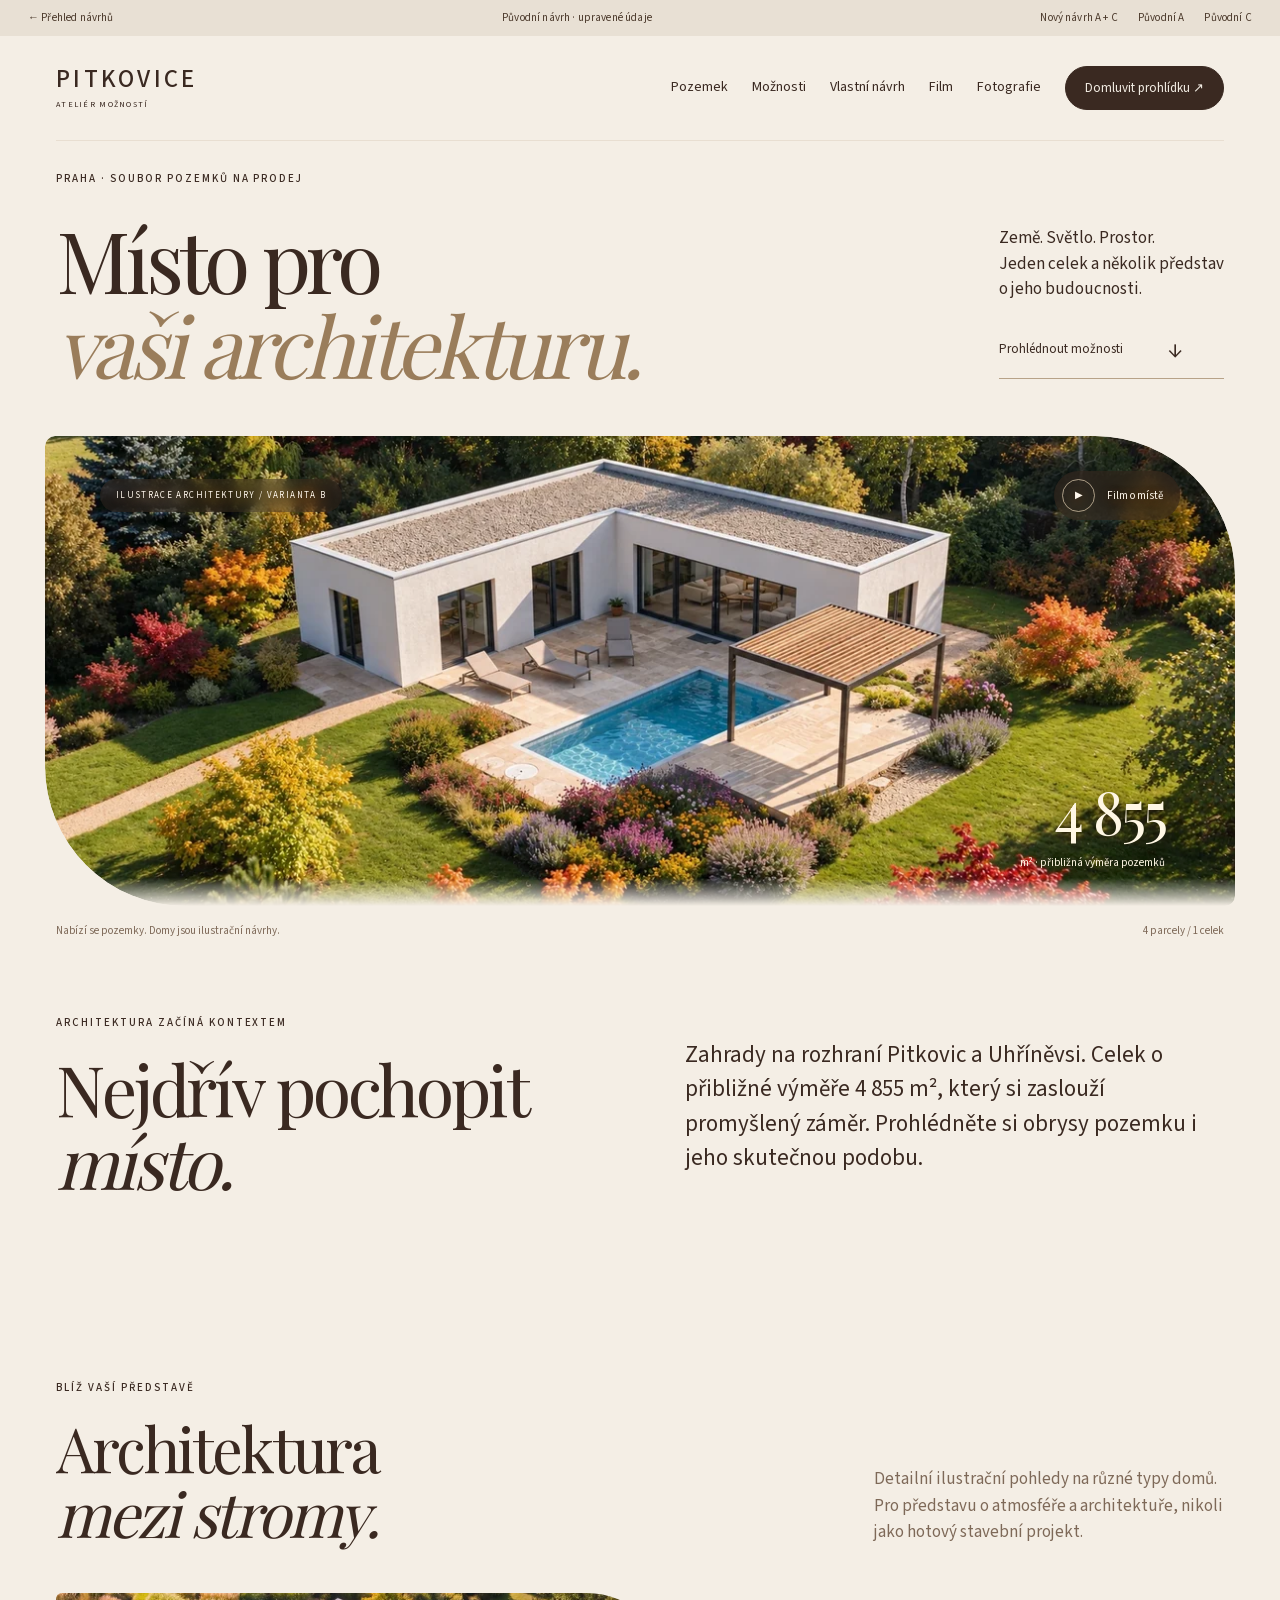
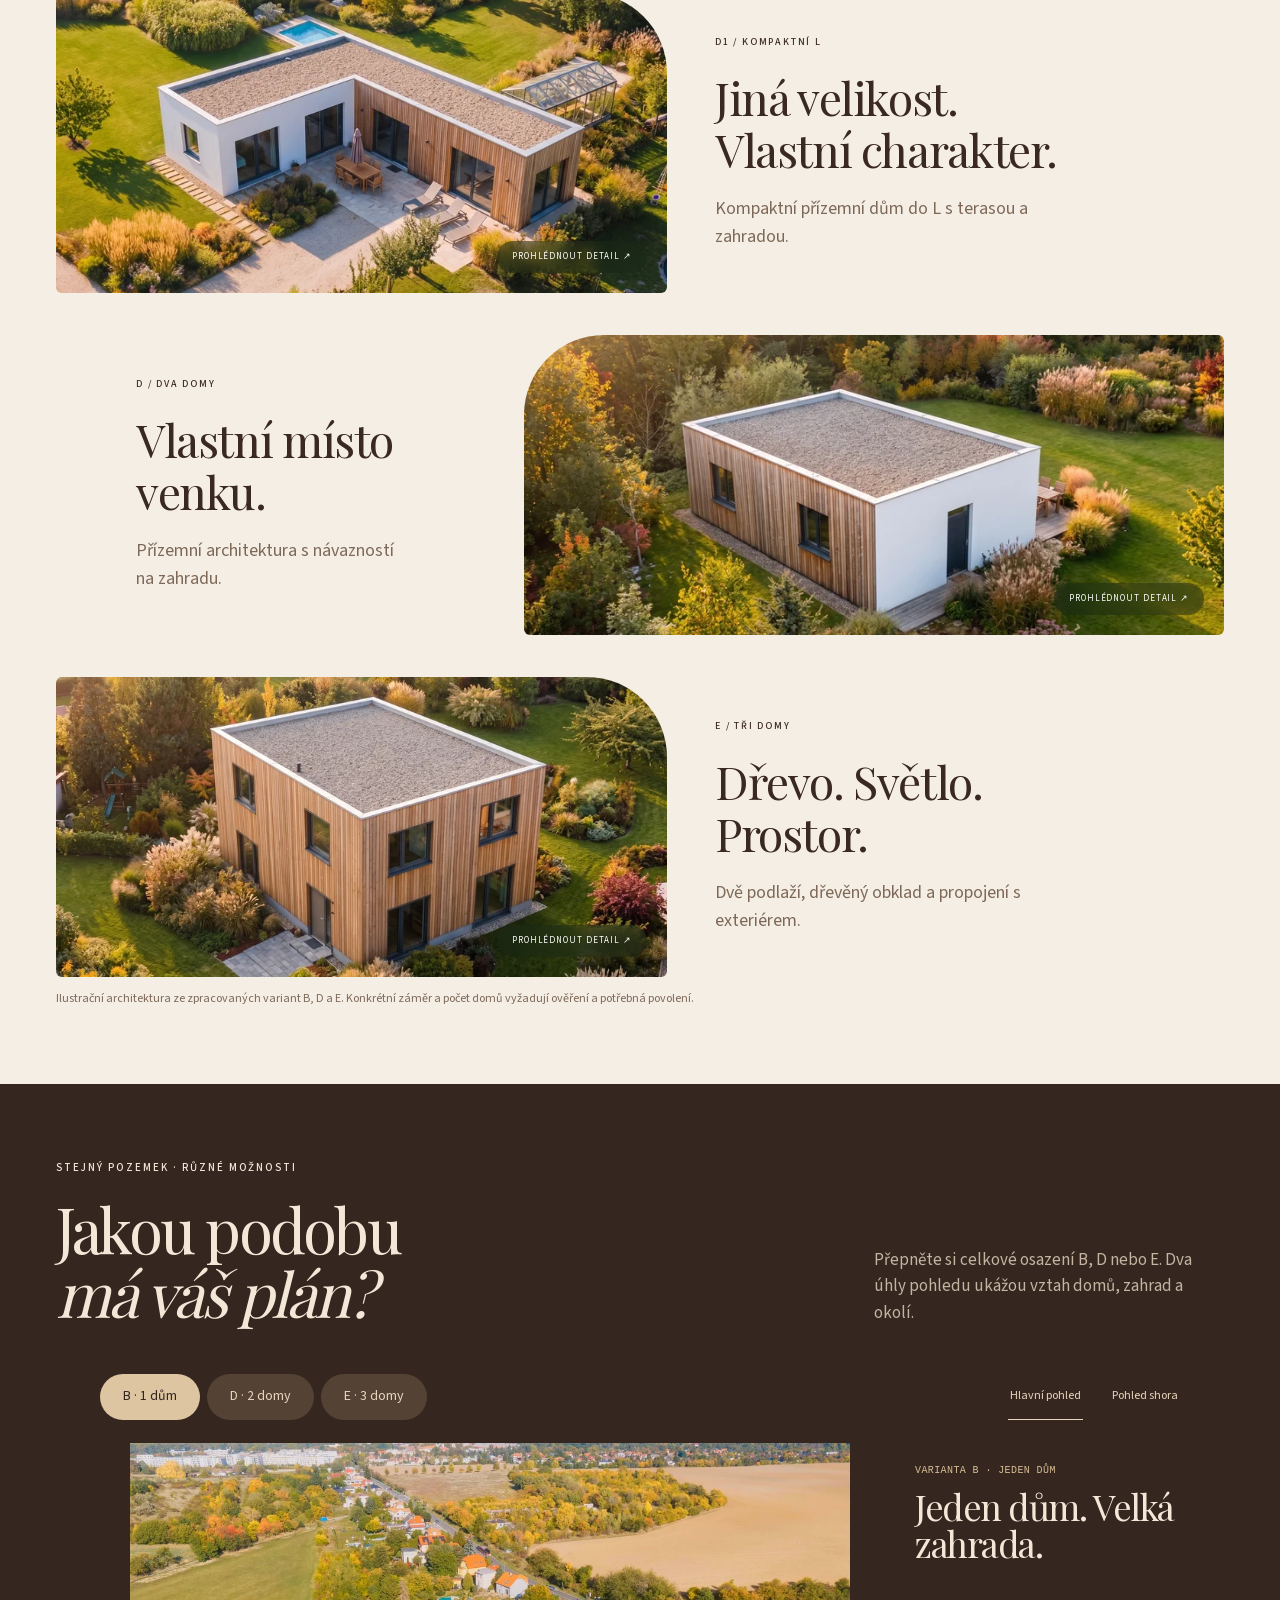
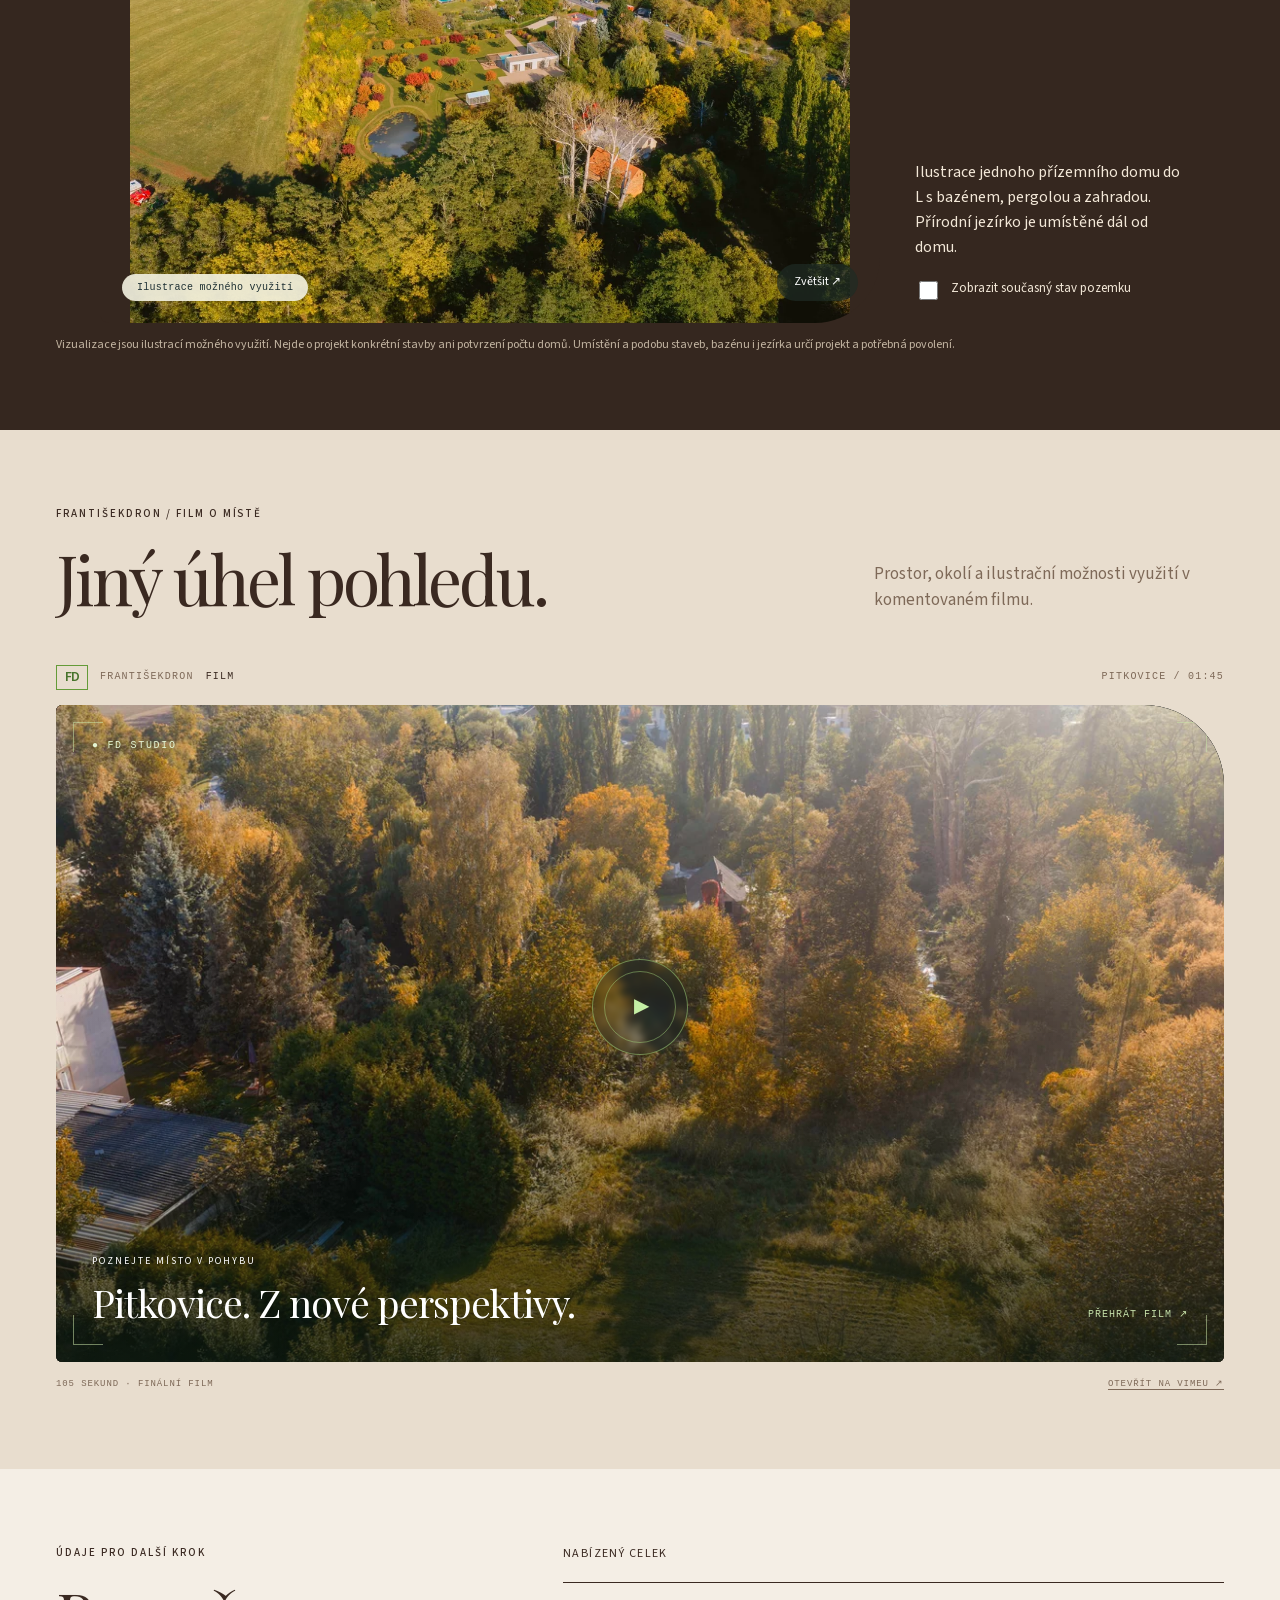
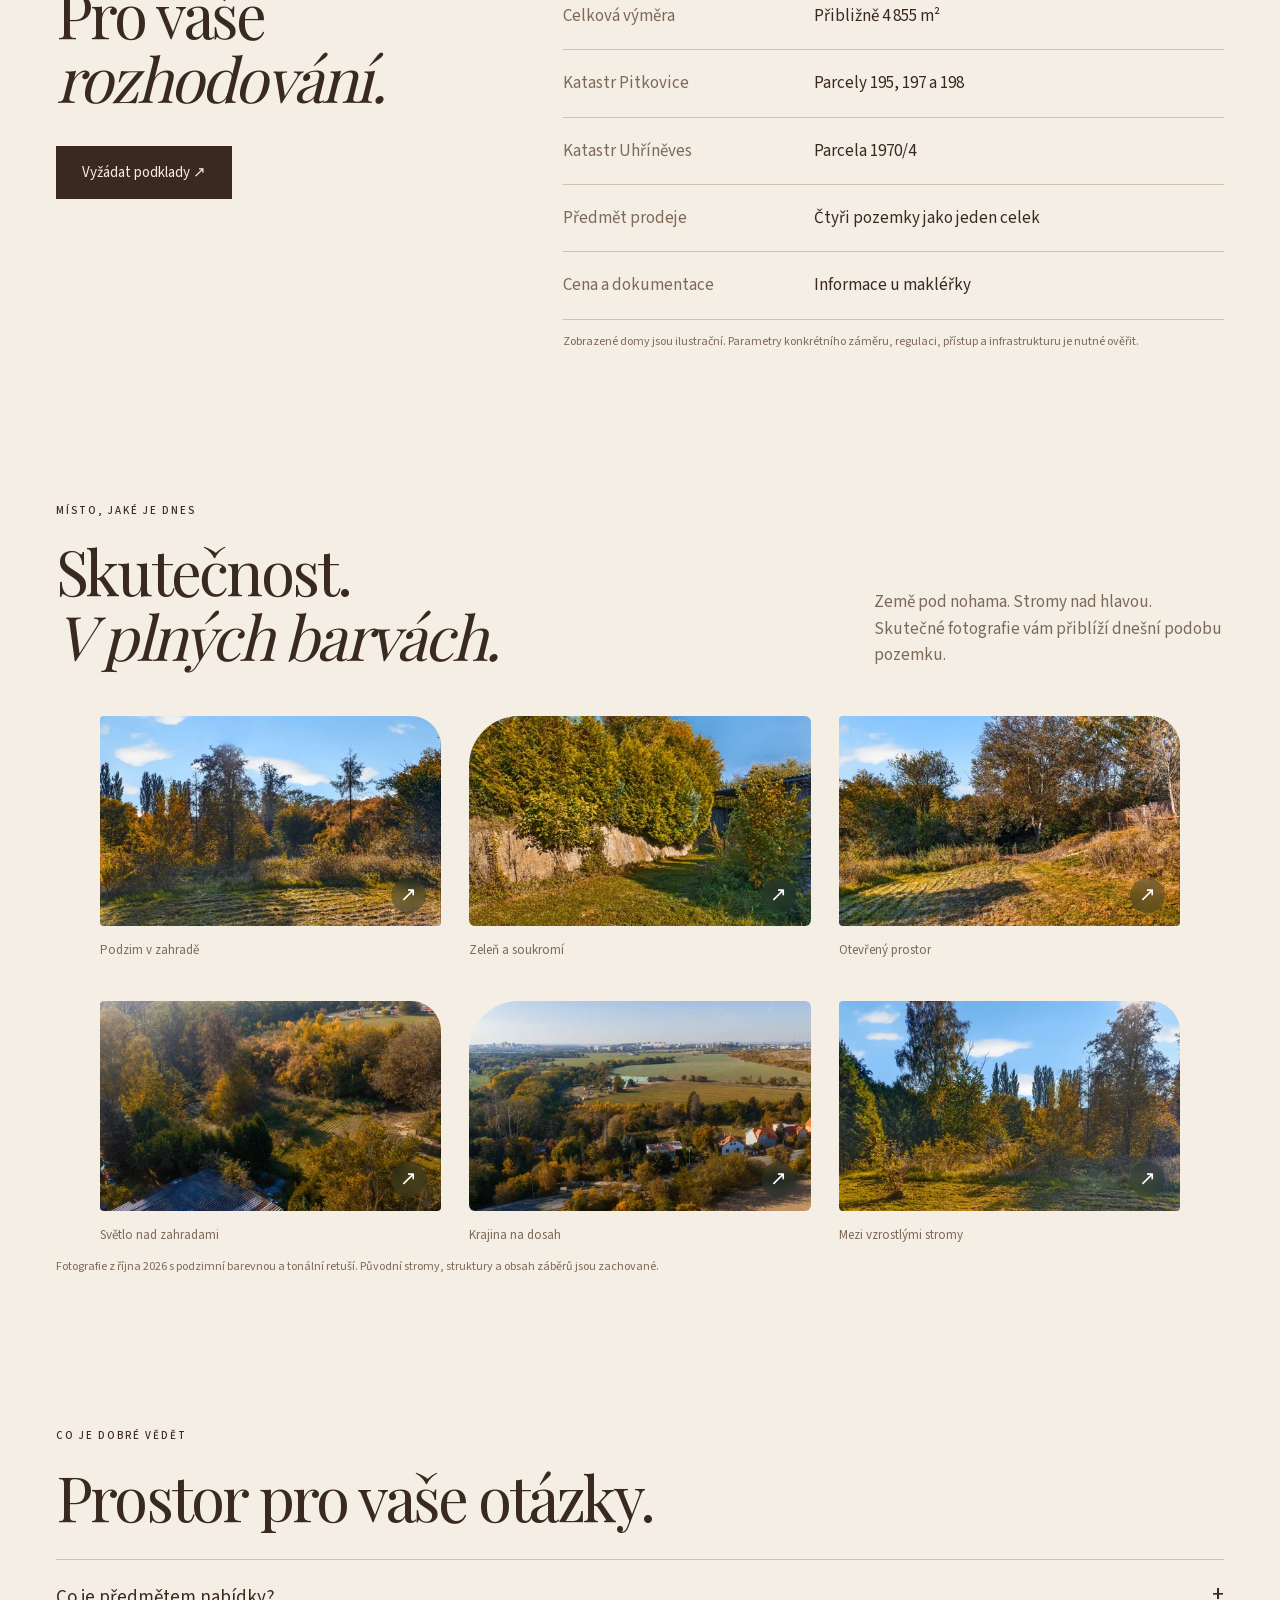
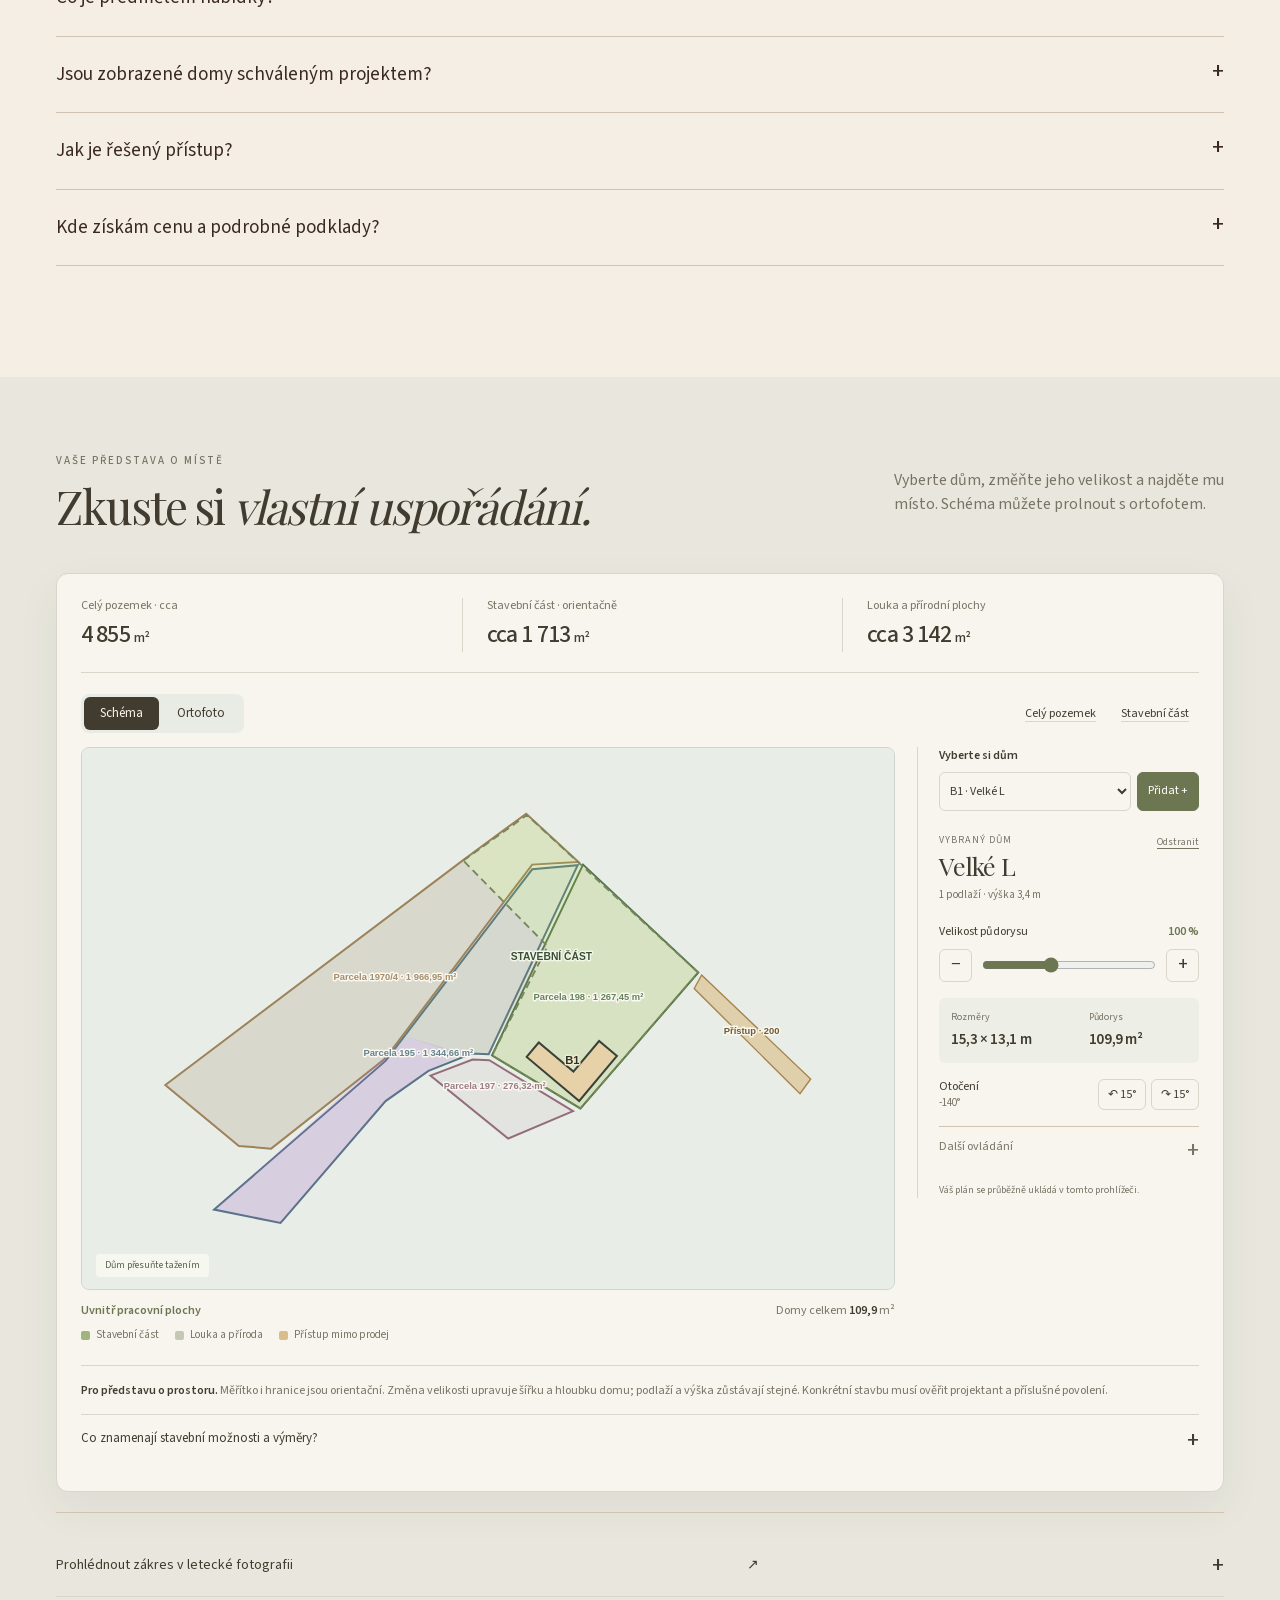
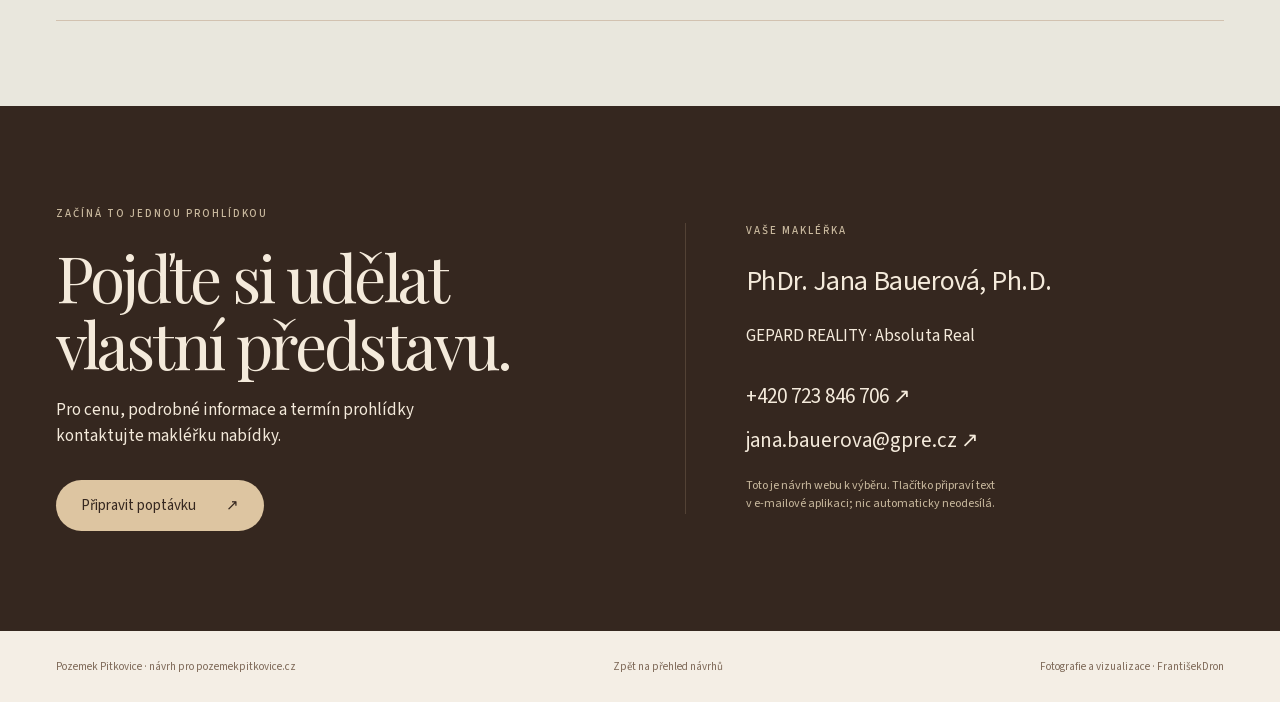
==== commit a722c2ef: "Combine A and C with parcel hero and clarify client area data" ====
--- a/atlas.html
+++ b/atlas.html
@@ -1,5 +1,5 @@
-<!doctype html><html lang="cs"><head><meta charset="utf-8"><meta name="viewport" content="width=device-width,initial-scale=1"><meta name="robots" content="noindex,nofollow,noarchive"><meta name="referrer" content="no-referrer"><meta name="description" content="Návrh prezentace pozemků v Pitkovicích: fotografie, lokalita a ilustrační varianty možného využití."><meta name="theme-color" content="#193b36"><title>Ateliér · prostor pro architekturu · Pitkovice</title><link rel="stylesheet" href="styles.css?v=10"><script src="app.js?v=10" defer></script><link rel="stylesheet" href="planner.css?v=10"><script src="planner.js?v=10" defer></script></head><body class="atlas v3"><a class="skip" href="#main">Přeskočit na obsah</a><div class="draftbar"><a href="index.html">← Porovnat návrhy</a><span class="draft-label">Návrh 09 · finální film</span><nav class="variants" aria-label="Návrhy webu"><a href="krajina.html" >A · Krajina</a><a href="zahrada.html" >B · Zahrada</a><a href="atlas.html" aria-current="page">C · Ateliér</a></nav></div><main id="main"><section class="atelier-hero"><div class="wrap"><header class="nav"><a class="brand" href="#main">PITKOVICE<small>ATELIÉR MOŽNOSTÍ</small></a><button class="menu-toggle" aria-expanded="false" aria-controls="navlinks">Menu</button><nav id="navlinks" class="navlinks" aria-label="Hlavní navigace"><a href="#pozemek">Pozemek</a><a href="#moznosti">Možnosti</a><a href="#hranice">Vlastní návrh</a><a href="#film">Film</a><a href="#galerie">Fotografie</a><a class="btn" href="#kontakt">Domluvit prohlídku ↗</a></nav></header><div class="atelier-heading"><span class="eyebrow">Praha · soubor pozemků na prodej</span><h1>Místo pro<br> <em>vaši architekturu.</em></h1><div class="atelier-heading-note"><p>Země. Světlo. Prostor.<br> Jeden celek a několik představ<br> o jeho budoucnosti.</p><a href="#moznosti">Prohlédnout možnosti <span>↓</span></a></div></div></div><div class="atelier-stage"><img src="assets/web-v8/hero-atelier-800.webp" alt="Ilustrační přízemní dům do L uprostřed zahrady" class="atelier-main" fetchpriority="high" width="1672" height="941" decoding="async" data-full="assets/hero-atelier.webp" sizes="(max-width: 800px) 96vw, (min-width: 1600px) 1440px, 90vw" srcset="assets/web-v8/hero-atelier-480.webp 480w, assets/web-v8/hero-atelier-800.webp 800w, assets/web-v8/hero-atelier-1200.webp 1200w, assets/web-v8/hero-atelier-1600.webp 1600w" loading="eager"><div class="atelier-stage-caption"><span>ILUSTRACE ARCHITEKTURY / VARIANTA B</span><a href="#film"><span>▶</span> Film o místě</a></div><div class="atelier-stamp"><span>4 855</span><small>m² · přibližná výměra pozemků</small></div></div><div class="wrap atelier-under"><span>Nabízí se pozemky. Domy jsou ilustrační návrhy.</span><span>4 parcely / 1 celek</span></div></section><section class="section atelier-intro"><div class="wrap split"><div><span class="eyebrow">Architektura začíná kontextem</span><h2>Nejdřív pochopit<br> <em>místo.</em></h2></div><p class="lead">Zahrady na rozhraní Pitkovic a Uhříněvsi. Celek o přibližné výměře 4 855 m², který si zaslouží promyšlený záměr. Prohlédněte si obrysy pozemku i jeho skutečnou podobu.</p></div></section><section class="section visions-section"><div class="wrap"><div class="sectionhead"><div><span class="eyebrow">Blíž vaší představě</span><h2>Architektura<br> <em>mezi stromy.</em></h2></div><p>Detailní ilustrační pohledy na různé typy domů. Pro představu o atmosféře a architektuře, nikoli jako hotový stavební projekt.</p></div><div class="visions-grid"><article class="vision"><button data-photo="assets/house-D1-large.webp" data-caption="Ilustrační návrh domu D1 · kompaktní dům do L"><img src="[data-uri]" alt="Detailní ilustrace kompaktního domu D1 do L" loading="lazy" width="1800" height="1208" decoding="async" data-full="assets/house-D1-large.webp" sizes="(max-width: 800px) 90vw, 55vw" data-lazy-src="assets/web-v8/house-D1-large-800.webp" data-lazy-srcset="assets/web-v8/house-D1-large-480.webp 480w, assets/web-v8/house-D1-large-800.webp 800w, assets/web-v8/house-D1-large-1200.webp 1200w, assets/web-v8/house-D1-large-1600.webp 1600w"><span>PROHLÉDNOUT DETAIL ↗</span></button><div><span class="eyebrow">D1 / Kompaktní L</span><h3>Jiná velikost. Vlastní charakter.</h3><p>Kompaktní přízemní dům do L s terasou a zahradou.</p></div></article><article class="vision"><button data-photo="assets/house-D2-large.webp" data-caption="Ilustrační návrh domu D · přízemní architektura"><img src="[data-uri]" alt="Detailní ilustrace domu z varianty dvou přízemních domů" loading="lazy" width="2400" height="1610" decoding="async" data-full="assets/house-D2-large.webp" sizes="(max-width: 800px) 90vw, 55vw" data-lazy-src="assets/web-v8/house-D2-large-800.webp" data-lazy-srcset="assets/web-v8/house-D2-large-480.webp 480w, assets/web-v8/house-D2-large-800.webp 800w, assets/web-v8/house-D2-large-1200.webp 1200w, assets/web-v8/house-D2-large-1600.webp 1600w, assets/web-v8/house-D2-large-2000.webp 2000w"><span>PROHLÉDNOUT DETAIL ↗</span></button><div><span class="eyebrow">D / Dva domy</span><h3>Vlastní místo venku.</h3><p>Přízemní architektura s návazností na zahradu.</p></div></article><article class="vision"><button data-photo="assets/house-E-large.webp" data-caption="Ilustrační návrh domu E · dřevěný obklad a dvě podlaží"><img src="[data-uri]" alt="Detailní ilustrace patrového domu s dřevěným obkladem" loading="lazy" width="2400" height="1610" decoding="async" data-full="assets/house-E-large.webp" sizes="(max-width: 800px) 90vw, 55vw" data-lazy-src="assets/web-v8/house-E-large-800.webp" data-lazy-srcset="assets/web-v8/house-E-large-480.webp 480w, assets/web-v8/house-E-large-800.webp 800w, assets/web-v8/house-E-large-1200.webp 1200w, assets/web-v8/house-E-large-1600.webp 1600w, assets/web-v8/house-E-large-2000.webp 2000w"><span>PROHLÉDNOUT DETAIL ↗</span></button><div><span class="eyebrow">E / Tři domy</span><h3>Dřevo. Světlo. Prostor.</h3><p>Dvě podlaží, dřevěný obklad a propojení s exteriérem.</p></div></article></div><p class="notice">Ilustrační architektura ze zpracovaných variant B, D a E. Konkrétní záměr a počet domů vyžadují ověření a potřebná povolení.</p></div></section><section class="section explore-v3" id="moznosti"><div class="wrap"><div class="sectionhead"><div><span class="eyebrow">Stejný pozemek · různé možnosti</span><h2>Jakou podobu<br> <em>má váš plán?</em></h2></div><p>Přepněte si celkové osazení B, D nebo E. Dva úhly pohledu ukážou vztah domů, zahrad a okolí.</p></div><div class="explorer" data-initial="B"><div class="explorer-top"><div class="tabrow" role="group" aria-label="Ilustrační varianta"><button data-variant="B" aria-pressed="true">B · 1 dům</button><button data-variant="D" aria-pressed="false">D · 2 domy</button><button data-variant="E" aria-pressed="false">E · 3 domy</button></div><div class="tabrow viewrow" role="group" aria-label="Úhel pohledu"><button data-view="0095" aria-pressed="true">Hlavní pohled</button><button data-view="shora" aria-pressed="false">Pohled shora</button></div></div><div class="explorer-image"><img class="explorer-main" src="[data-uri]" alt="Ilustrace varianty B" loading="lazy" width="2200" height="1467" decoding="async" data-full="assets/B-01-0095.webp" sizes="(max-width: 800px) 96vw, (min-width: 1600px) 1440px, 90vw" data-lazy-src="assets/web-v8/B-01-0095-800.webp" data-lazy-srcset="assets/web-v8/B-01-0095-480.webp 480w, assets/web-v8/B-01-0095-800.webp 800w, assets/web-v8/B-01-0095-1200.webp 1200w, assets/web-v8/B-01-0095-1600.webp 1600w, assets/web-v8/B-01-0095-2000.webp 2000w"><span class="photo-label">Ilustrace možného využití</span><button class="zoom">Zvětšit ↗</button></div><div class="explorer-caption" aria-live="polite"><div><span class="eyebrow explorer-type">Varianta B · jeden dům</span><h3 class="explorer-title">Jeden dům. Velká zahrada.</h3></div><div><p class="explorer-description">Ilustrace jednoho přízemního domu do L s bazénem, pergolou a zahradou.</p><label class="before-toggle"><input type="checkbox" data-before> Zobrazit současný stav pozemku</label></div></div></div><p class="notice">Vizualizace jsou ilustrací možného využití. Nejde o projekt konkrétní stavby ani potvrzení počtu domů. Umístění a podobu staveb, bazénu i jezírka určí projekt a potřebná povolení.</p></div></section><section class="section film-v3" id="film"><div class="wrap"><div class="sectionhead"><div><span class="eyebrow">FrantišekDron / film o místě</span><h2>Jiný úhel pohledu.</h2></div><p>Prostor, okolí a ilustrační možnosti využití v komentovaném filmu.</p></div><div class="fd-film"><div class="film-top"><span><b class="fd-mark">FD</b> FRANTIŠEKDRON <i>FILM</i></span><span>PITKOVICE / 01:45</span></div><div class="film-screen"><iframe class="film-vimeo" data-src="https://player.vimeo.com/video/1238452843?h=9ceb32fff6&amp;autoplay=1&amp;dnt=1&amp;title=0&amp;byline=0&amp;portrait=0" title="Pitkovice – finální film" allow="autoplay; fullscreen; picture-in-picture; encrypted-media" allowfullscreen referrerpolicy="strict-origin-when-cross-origin"></iframe><button class="film-cover" data-play aria-label="Přehrát finální film Pitkovice"><img src="[data-uri]" alt="Letecký pohled na Pitkovice, náhled filmu" loading="lazy" width="12258" height="8172" decoding="async" data-full="assets/land-podzim-retus.webp" sizes="(max-width: 800px) 96vw, (min-width: 1600px) 1440px, 90vw" data-lazy-src="assets/web-v8/land-podzim-retus-800.webp" data-lazy-srcset="assets/web-v8/land-podzim-retus-480.webp 480w, assets/web-v8/land-podzim-retus-800.webp 800w, assets/web-v8/land-podzim-retus-1200.webp 1200w, assets/web-v8/land-podzim-retus-1600.webp 1600w, assets/web-v8/land-podzim-retus-2000.webp 2000w"><span class="film-vignette"></span><span class="film-corner corner-tl"></span><span class="film-corner corner-tr"></span><span class="film-corner corner-bl"></span><span class="film-corner corner-br"></span><span class="film-rec">● FD STUDIO</span><span class="play-ring"><span>▶</span></span><span class="film-title"><small>POZNEJTE MÍSTO V POHYBU</small><strong>Pitkovice. Z nové perspektivy.</strong></span><span class="film-playlabel">PŘEHRÁT FILM ↗</span></button></div><div class="film-bottom"><span>105 SEKUND · FINÁLNÍ FILM</span><a href="https://vimeo.com/1238452843/9ceb32fff6" target="_blank" rel="noopener noreferrer">OTEVŘÍT NA VIMEU ↗</a></div></div></div></section><section class="section atelier-facts" id="pozemek"><div class="wrap dossier-grid"><div><span class="eyebrow">Údaje pro další krok</span><h2>Pro vaše<br> <em>rozhodování.</em></h2><button class="btn" data-inquiry>Vyžádat podklady ↗</button></div><div><table class="table"><caption>Nabízený celek</caption><tr><th>Celková výměra</th><td>Přibližně 4 855 m²</td></tr><tr><th>Katastr Pitkovice</th><td>Parcely 195, 197 a 198</td></tr><tr><th>Katastr Uhříněves</th><td>Parcela 1970/4</td></tr><tr><th>Předmět prodeje</th><td>Čtyři pozemky jako jeden celek</td></tr><tr><th>Cena a dokumentace</th><td>Informace u makléřky</td></tr></table><p class="notice">Zobrazené domy jsou ilustrační. Parametry konkrétního záměru, regulaci, přístup a infrastrukturu je nutné ověřit.</p></div></div></section><section class="section photos-v3" id="galerie"><div class="wrap"><div class="sectionhead"><div><span class="eyebrow">Místo, jaké je dnes</span><h2>Skutečnost.<br> <em>V plných barvách.</em></h2></div><p>Země pod nohama. Stromy nad hlavou. Skutečné fotografie vám přiblíží dnešní podobu pozemku.</p></div><div class="gallery"><button data-photo="assets/garden-autumn-podzim-retus.webp" data-caption="Podzim v zahradě · fotografie, barevná retuš"><img src="[data-uri]" alt="Podzim v zahradě" loading="lazy" width="2560" height="1703" decoding="async" data-full="assets/garden-autumn-podzim-retus-small.webp" sizes="(max-width: 800px) 44vw, 30vw" data-lazy-src="assets/web-v8/garden-autumn-podzim-retus-small-800.webp" data-lazy-srcset="assets/web-v8/garden-autumn-podzim-retus-small-480.webp 480w, assets/web-v8/garden-autumn-podzim-retus-small-800.webp 800w"><span class="plus" aria-hidden="true">↗</span><span>Podzim v zahradě</span></button><button data-photo="assets/trees-podzim-retus.webp" data-caption="Zeleň a soukromí · fotografie, barevná retuš"><img src="[data-uri]" alt="Zeleň a soukromí" loading="lazy" width="2560" height="1703" decoding="async" data-full="assets/trees-podzim-retus-small.webp" sizes="(max-width: 800px) 44vw, 30vw" data-lazy-src="assets/web-v8/trees-podzim-retus-small-800.webp" data-lazy-srcset="assets/web-v8/trees-podzim-retus-small-480.webp 480w, assets/web-v8/trees-podzim-retus-small-800.webp 800w"><span class="plus" aria-hidden="true">↗</span><span>Zeleň a soukromí</span></button><button data-photo="assets/meadow-podzim-retus.webp" data-caption="Otevřený prostor · fotografie, barevná retuš"><img src="[data-uri]" alt="Otevřený prostor" loading="lazy" width="2560" height="1698" decoding="async" data-full="assets/meadow-podzim-retus-small.webp" sizes="(max-width: 800px) 44vw, 30vw" data-lazy-src="assets/web-v8/meadow-podzim-retus-small-800.webp" data-lazy-srcset="assets/web-v8/meadow-podzim-retus-small-480.webp 480w, assets/web-v8/meadow-podzim-retus-small-800.webp 800w"><span class="plus" aria-hidden="true">↗</span><span>Otevřený prostor</span></button><button data-photo="assets/land-sun-podzim-retus.webp" data-caption="Světlo nad zahradami · fotografie, barevná retuš"><img src="[data-uri]" alt="Světlo nad zahradami" loading="lazy" width="12276" height="8184" decoding="async" data-full="assets/land-sun-podzim-retus-small.webp" sizes="(max-width: 800px) 44vw, 30vw" data-lazy-src="assets/web-v8/land-sun-podzim-retus-small-800.webp" data-lazy-srcset="assets/web-v8/land-sun-podzim-retus-small-480.webp 480w, assets/web-v8/land-sun-podzim-retus-small-800.webp 800w"><span class="plus" aria-hidden="true">↗</span><span>Světlo nad zahradami</span></button><button data-photo="assets/horizon-podzim-retus.webp" data-caption="Krajina na dosah · fotografie, barevná retuš"><img src="[data-uri]" alt="Krajina na dosah" loading="lazy" width="12270" height="8180" decoding="async" data-full="assets/horizon-podzim-retus-small.webp" sizes="(max-width: 800px) 44vw, 30vw" data-lazy-src="assets/web-v8/horizon-podzim-retus-small-800.webp" data-lazy-srcset="assets/web-v8/horizon-podzim-retus-small-480.webp 480w, assets/web-v8/horizon-podzim-retus-small-800.webp 800w"><span class="plus" aria-hidden="true">↗</span><span>Krajina na dosah</span></button><button data-photo="assets/garden-podzim-retus.webp" data-caption="Mezi vzrostlými stromy · fotografie, barevná retuš"><img src="[data-uri]" alt="Mezi vzrostlými stromy" loading="lazy" width="2560" height="1735" decoding="async" data-full="assets/garden-podzim-retus-small.webp" sizes="(max-width: 800px) 44vw, 30vw" data-lazy-src="assets/web-v8/garden-podzim-retus-small-800.webp" data-lazy-srcset="assets/web-v8/garden-podzim-retus-small-480.webp 480w, assets/web-v8/garden-podzim-retus-small-800.webp 800w"><span class="plus" aria-hidden="true">↗</span><span>Mezi vzrostlými stromy</span></button></div><p class="notice">Fotografie z října 2026 s podzimní barevnou a tonální retuší. Původní stromy, struktury a obsah záběrů jsou zachované.</p></div></section><section class="section"><div class="wrap"><span class="eyebrow">Co je dobré vědět</span><h2 style="margin-bottom:30px">Prostor pro vaše otázky.</h2><details><summary>Co je předmětem nabídky?</summary><p>Nabízí se soubor čtyř pozemků jako jeden celek: parcely 195, 197 a 198 v katastrálním území Pitkovice a parcela 1970/4 v katastrálním území Uhříněves. Přibližná celková výměra podle dodaných podkladů je 4 855 m². Domy na vizualizacích jsou pouze ilustrace.</p></details><details><summary>Jsou zobrazené domy schváleným projektem?</summary><p>Ne. Tři varianty pomáhají představit si různý způsob využití prostoru. Nepotvrzují možnost postavit konkrétní počet domů. Konkrétní záměr vyžaduje ověření regulace, přístupu, infrastruktury a potřebných povolení.</p></details><details><summary>Jak je řešený přístup?</summary><p>V podkladech je příjezd vedený z ulice přes parcelu 200. Tato parcela není součástí nabízeného souboru. Podmínky a právní zajištění přístupu je potřeba projednat s makléřkou.</p></details><details><summary>Kde získám cenu a podrobné podklady?</summary><p>Obraťte se na Janu Bauerovou. Při jednání si vyžádejte aktuální nabídku, podklady k parcelám a informace potřebné k posouzení vašeho záměru.</p></details></div></section><section class="section boundary-section planning-finale" id="hranice"><div class="wrap"><div class="boundary-heading"><div><span class="eyebrow">Vaše představa o místě</span><h2 id="planning-heading">Zkuste si <em>vlastní uspořádání.</em></h2></div><p>Vyberte dům, změňte jeho velikost a najděte mu místo. Schéma můžete prolnout s ortofotem.</p></div><section class="plot-planner" id="planner" data-plot-planner data-data-url="assets/planner-data-v8.json" aria-labelledby="planning-heading">
- <div class="planning-summary"><div><small>Celý pozemek</small><strong>4 855,38 <span>m²</span></strong></div><div><small>Stavební část dle podkladu</small><strong>1 713,19 <span>m²</span></strong></div><div><small>Louka a přírodní plochy</small><strong>3 142,18 <span>m²</span></strong></div></div>
+<!doctype html><html lang="cs"><head><meta charset="utf-8"><meta name="viewport" content="width=device-width,initial-scale=1"><meta name="robots" content="noindex,nofollow,noarchive"><meta name="referrer" content="no-referrer"><meta name="description" content="Návrh prezentace pozemků v Pitkovicích: fotografie, lokalita a ilustrační varianty možného využití."><meta name="theme-color" content="#193b36"><title>Ateliér · prostor pro architekturu · Pitkovice</title><link rel="stylesheet" href="styles.css?v=11"><script src="app.js?v=11" defer></script><link rel="stylesheet" href="planner.css?v=11"><script src="planner.js?v=11" defer></script></head><body class="atlas v3"><a class="skip" href="#main">Přeskočit na obsah</a><div class="draftbar"><a href="index.html">← Přehled návrhů</a><span class="draft-label">Původní návrh · upravené údaje</span><nav class="variants" aria-label="Návrhy webu"><a href="pitkovice.html">Nový návrh A + C</a><a href="krajina.html">Původní A</a><a href="atlas.html">Původní C</a></nav></div><main id="main"><section class="atelier-hero"><div class="wrap"><header class="nav"><a class="brand" href="#main">PITKOVICE<small>ATELIÉR MOŽNOSTÍ</small></a><button class="menu-toggle" aria-expanded="false" aria-controls="navlinks">Menu</button><nav id="navlinks" class="navlinks" aria-label="Hlavní navigace"><a href="#pozemek">Pozemek</a><a href="#moznosti">Možnosti</a><a href="#hranice">Vlastní návrh</a><a href="#film">Film</a><a href="#galerie">Fotografie</a><a class="btn" href="#kontakt">Domluvit prohlídku ↗</a></nav></header><div class="atelier-heading"><span class="eyebrow">Praha · soubor pozemků na prodej</span><h1>Místo pro<br> <em>vaši architekturu.</em></h1><div class="atelier-heading-note"><p>Země. Světlo. Prostor.<br> Jeden celek a několik představ<br> o jeho budoucnosti.</p><a href="#moznosti">Prohlédnout možnosti <span>↓</span></a></div></div></div><div class="atelier-stage"><img src="assets/web-v8/hero-atelier-800.webp" alt="Ilustrační přízemní dům do L uprostřed zahrady" class="atelier-main" fetchpriority="high" width="1672" height="941" decoding="async" data-full="assets/hero-atelier.webp" sizes="(max-width: 800px) 96vw, (min-width: 1600px) 1440px, 90vw" srcset="assets/web-v8/hero-atelier-480.webp 480w, assets/web-v8/hero-atelier-800.webp 800w, assets/web-v8/hero-atelier-1200.webp 1200w, assets/web-v8/hero-atelier-1600.webp 1600w" loading="eager"><div class="atelier-stage-caption"><span>ILUSTRACE ARCHITEKTURY / VARIANTA B</span><a href="#film"><span>▶</span> Film o místě</a></div><div class="atelier-stamp"><span>4 855</span><small>m² · přibližná výměra pozemků</small></div></div><div class="wrap atelier-under"><span>Nabízí se pozemky. Domy jsou ilustrační návrhy.</span><span>4 parcely / 1 celek</span></div></section><section class="section atelier-intro"><div class="wrap split"><div><span class="eyebrow">Architektura začíná kontextem</span><h2>Nejdřív pochopit<br> <em>místo.</em></h2></div><p class="lead">Zahrady na rozhraní Pitkovic a Uhříněvsi. Celek o přibližné výměře 4 855 m², který si zaslouží promyšlený záměr. Prohlédněte si obrysy pozemku i jeho skutečnou podobu.</p></div></section><section class="section visions-section"><div class="wrap"><div class="sectionhead"><div><span class="eyebrow">Blíž vaší představě</span><h2>Architektura<br> <em>mezi stromy.</em></h2></div><p>Detailní ilustrační pohledy na různé typy domů. Pro představu o atmosféře a architektuře, nikoli jako hotový stavební projekt.</p></div><div class="visions-grid"><article class="vision"><button data-photo="assets/house-D1-large.webp" data-caption="Ilustrační návrh domu D1 · kompaktní dům do L"><img src="[data-uri]" alt="Detailní ilustrace kompaktního domu D1 do L" loading="lazy" width="1800" height="1208" decoding="async" data-full="assets/house-D1-large.webp" sizes="(max-width: 800px) 90vw, 55vw" data-lazy-src="assets/web-v8/house-D1-large-800.webp" data-lazy-srcset="assets/web-v8/house-D1-large-480.webp 480w, assets/web-v8/house-D1-large-800.webp 800w, assets/web-v8/house-D1-large-1200.webp 1200w, assets/web-v8/house-D1-large-1600.webp 1600w"><span>PROHLÉDNOUT DETAIL ↗</span></button><div><span class="eyebrow">D1 / Kompaktní L</span><h3>Jiná velikost. Vlastní charakter.</h3><p>Kompaktní přízemní dům do L s terasou a zahradou.</p></div></article><article class="vision"><button data-photo="assets/house-D2-large.webp" data-caption="Ilustrační návrh domu D · přízemní architektura"><img src="[data-uri]" alt="Detailní ilustrace domu z varianty dvou přízemních domů" loading="lazy" width="2400" height="1610" decoding="async" data-full="assets/house-D2-large.webp" sizes="(max-width: 800px) 90vw, 55vw" data-lazy-src="assets/web-v8/house-D2-large-800.webp" data-lazy-srcset="assets/web-v8/house-D2-large-480.webp 480w, assets/web-v8/house-D2-large-800.webp 800w, assets/web-v8/house-D2-large-1200.webp 1200w, assets/web-v8/house-D2-large-1600.webp 1600w, assets/web-v8/house-D2-large-2000.webp 2000w"><span>PROHLÉDNOUT DETAIL ↗</span></button><div><span class="eyebrow">D / Dva domy</span><h3>Vlastní místo venku.</h3><p>Přízemní architektura s návazností na zahradu.</p></div></article><article class="vision"><button data-photo="assets/house-E-large.webp" data-caption="Ilustrační návrh domu E · dřevěný obklad a dvě podlaží"><img src="[data-uri]" alt="Detailní ilustrace patrového domu s dřevěným obkladem" loading="lazy" width="2400" height="1610" decoding="async" data-full="assets/house-E-large.webp" sizes="(max-width: 800px) 90vw, 55vw" data-lazy-src="assets/web-v8/house-E-large-800.webp" data-lazy-srcset="assets/web-v8/house-E-large-480.webp 480w, assets/web-v8/house-E-large-800.webp 800w, assets/web-v8/house-E-large-1200.webp 1200w, assets/web-v8/house-E-large-1600.webp 1600w, assets/web-v8/house-E-large-2000.webp 2000w"><span>PROHLÉDNOUT DETAIL ↗</span></button><div><span class="eyebrow">E / Tři domy</span><h3>Dřevo. Světlo. Prostor.</h3><p>Dvě podlaží, dřevěný obklad a propojení s exteriérem.</p></div></article></div><p class="notice">Ilustrační architektura ze zpracovaných variant B, D a E. Konkrétní záměr a počet domů vyžadují ověření a potřebná povolení.</p></div></section><section class="section explore-v3" id="moznosti"><div class="wrap"><div class="sectionhead"><div><span class="eyebrow">Stejný pozemek · různé možnosti</span><h2>Jakou podobu<br> <em>má váš plán?</em></h2></div><p>Přepněte si celkové osazení B, D nebo E. Dva úhly pohledu ukážou vztah domů, zahrad a okolí.</p></div><div class="explorer" data-initial="B"><div class="explorer-top"><div class="tabrow" role="group" aria-label="Ilustrační varianta"><button data-variant="B" aria-pressed="true">B · 1 dům</button><button data-variant="D" aria-pressed="false">D · 2 domy</button><button data-variant="E" aria-pressed="false">E · 3 domy</button></div><div class="tabrow viewrow" role="group" aria-label="Úhel pohledu"><button data-view="0095" aria-pressed="true">Hlavní pohled</button><button data-view="shora" aria-pressed="false">Pohled shora</button></div></div><div class="explorer-image"><img class="explorer-main" src="[data-uri]" alt="Ilustrace varianty B" loading="lazy" width="2200" height="1467" decoding="async" data-full="assets/B-01-0095.webp" sizes="(max-width: 800px) 96vw, (min-width: 1600px) 1440px, 90vw" data-lazy-src="assets/web-v8/B-01-0095-800.webp" data-lazy-srcset="assets/web-v8/B-01-0095-480.webp 480w, assets/web-v8/B-01-0095-800.webp 800w, assets/web-v8/B-01-0095-1200.webp 1200w, assets/web-v8/B-01-0095-1600.webp 1600w, assets/web-v8/B-01-0095-2000.webp 2000w"><span class="photo-label">Ilustrace možného využití</span><button class="zoom">Zvětšit ↗</button></div><div class="explorer-caption" aria-live="polite"><div><span class="eyebrow explorer-type">Varianta B · jeden dům</span><h3 class="explorer-title">Jeden dům. Velká zahrada.</h3></div><div><p class="explorer-description">Ilustrace jednoho přízemního domu do L s bazénem, pergolou a zahradou.</p><label class="before-toggle"><input type="checkbox" data-before> Zobrazit současný stav pozemku</label></div></div></div><p class="notice">Vizualizace jsou ilustrací možného využití. Nejde o projekt konkrétní stavby ani potvrzení počtu domů. Umístění a podobu staveb, bazénu i jezírka určí projekt a potřebná povolení.</p></div></section><section class="section film-v3" id="film"><div class="wrap"><div class="sectionhead"><div><span class="eyebrow">FrantišekDron / film o místě</span><h2>Jiný úhel pohledu.</h2></div><p>Prostor, okolí a ilustrační možnosti využití v komentovaném filmu.</p></div><div class="fd-film"><div class="film-top"><span><b class="fd-mark">FD</b> FRANTIŠEKDRON <i>FILM</i></span><span>PITKOVICE / 01:45</span></div><div class="film-screen"><iframe class="film-vimeo" data-src="https://player.vimeo.com/video/1238452843?h=9ceb32fff6&amp;autoplay=1&amp;dnt=1&amp;title=0&amp;byline=0&amp;portrait=0" title="Pitkovice – finální film" allow="autoplay; fullscreen; picture-in-picture; encrypted-media" allowfullscreen referrerpolicy="strict-origin-when-cross-origin"></iframe><button class="film-cover" data-play aria-label="Přehrát finální film Pitkovice"><img src="[data-uri]" alt="Letecký pohled na Pitkovice, náhled filmu" loading="lazy" width="12258" height="8172" decoding="async" data-full="assets/land-podzim-retus.webp" sizes="(max-width: 800px) 96vw, (min-width: 1600px) 1440px, 90vw" data-lazy-src="assets/web-v8/land-podzim-retus-800.webp" data-lazy-srcset="assets/web-v8/land-podzim-retus-480.webp 480w, assets/web-v8/land-podzim-retus-800.webp 800w, assets/web-v8/land-podzim-retus-1200.webp 1200w, assets/web-v8/land-podzim-retus-1600.webp 1600w, assets/web-v8/land-podzim-retus-2000.webp 2000w"><span class="film-vignette"></span><span class="film-corner corner-tl"></span><span class="film-corner corner-tr"></span><span class="film-corner corner-bl"></span><span class="film-corner corner-br"></span><span class="film-rec">● FD STUDIO</span><span class="play-ring"><span>▶</span></span><span class="film-title"><small>POZNEJTE MÍSTO V POHYBU</small><strong>Pitkovice. Z nové perspektivy.</strong></span><span class="film-playlabel">PŘEHRÁT FILM ↗</span></button></div><div class="film-bottom"><span>105 SEKUND · FINÁLNÍ FILM</span><a href="https://vimeo.com/1238452843/9ceb32fff6" target="_blank" rel="noopener noreferrer">OTEVŘÍT NA VIMEU ↗</a></div></div></div></section><section class="section atelier-facts" id="pozemek"><div class="wrap dossier-grid"><div><span class="eyebrow">Údaje pro další krok</span><h2>Pro vaše<br> <em>rozhodování.</em></h2><button class="btn" data-inquiry>Vyžádat podklady ↗</button></div><div><table class="table"><caption>Nabízený celek</caption><tr><th>Celková výměra</th><td>Přibližně 4 855 m²</td></tr><tr><th>Katastr Pitkovice</th><td>Parcely 195, 197 a 198</td></tr><tr><th>Katastr Uhříněves</th><td>Parcela 1970/4</td></tr><tr><th>Předmět prodeje</th><td>Čtyři pozemky jako jeden celek</td></tr><tr><th>Cena a dokumentace</th><td>Informace u makléřky</td></tr></table><p class="notice">Zobrazené domy jsou ilustrační. Parametry konkrétního záměru, regulaci, přístup a infrastrukturu je nutné ověřit.</p></div></div></section><section class="section photos-v3" id="galerie"><div class="wrap"><div class="sectionhead"><div><span class="eyebrow">Místo, jaké je dnes</span><h2>Skutečnost.<br> <em>V plných barvách.</em></h2></div><p>Země pod nohama. Stromy nad hlavou. Skutečné fotografie vám přiblíží dnešní podobu pozemku.</p></div><div class="gallery"><button data-photo="assets/garden-autumn-podzim-retus.webp" data-caption="Podzim v zahradě · fotografie, barevná retuš"><img src="[data-uri]" alt="Podzim v zahradě" loading="lazy" width="2560" height="1703" decoding="async" data-full="assets/garden-autumn-podzim-retus-small.webp" sizes="(max-width: 800px) 44vw, 30vw" data-lazy-src="assets/web-v8/garden-autumn-podzim-retus-small-800.webp" data-lazy-srcset="assets/web-v8/garden-autumn-podzim-retus-small-480.webp 480w, assets/web-v8/garden-autumn-podzim-retus-small-800.webp 800w"><span class="plus" aria-hidden="true">↗</span><span>Podzim v zahradě</span></button><button data-photo="assets/trees-podzim-retus.webp" data-caption="Zeleň a soukromí · fotografie, barevná retuš"><img src="[data-uri]" alt="Zeleň a soukromí" loading="lazy" width="2560" height="1703" decoding="async" data-full="assets/trees-podzim-retus-small.webp" sizes="(max-width: 800px) 44vw, 30vw" data-lazy-src="assets/web-v8/trees-podzim-retus-small-800.webp" data-lazy-srcset="assets/web-v8/trees-podzim-retus-small-480.webp 480w, assets/web-v8/trees-podzim-retus-small-800.webp 800w"><span class="plus" aria-hidden="true">↗</span><span>Zeleň a soukromí</span></button><button data-photo="assets/meadow-podzim-retus.webp" data-caption="Otevřený prostor · fotografie, barevná retuš"><img src="[data-uri]" alt="Otevřený prostor" loading="lazy" width="2560" height="1698" decoding="async" data-full="assets/meadow-podzim-retus-small.webp" sizes="(max-width: 800px) 44vw, 30vw" data-lazy-src="assets/web-v8/meadow-podzim-retus-small-800.webp" data-lazy-srcset="assets/web-v8/meadow-podzim-retus-small-480.webp 480w, assets/web-v8/meadow-podzim-retus-small-800.webp 800w"><span class="plus" aria-hidden="true">↗</span><span>Otevřený prostor</span></button><button data-photo="assets/land-sun-podzim-retus.webp" data-caption="Světlo nad zahradami · fotografie, barevná retuš"><img src="[data-uri]" alt="Světlo nad zahradami" loading="lazy" width="12276" height="8184" decoding="async" data-full="assets/land-sun-podzim-retus-small.webp" sizes="(max-width: 800px) 44vw, 30vw" data-lazy-src="assets/web-v8/land-sun-podzim-retus-small-800.webp" data-lazy-srcset="assets/web-v8/land-sun-podzim-retus-small-480.webp 480w, assets/web-v8/land-sun-podzim-retus-small-800.webp 800w"><span class="plus" aria-hidden="true">↗</span><span>Světlo nad zahradami</span></button><button data-photo="assets/horizon-podzim-retus.webp" data-caption="Krajina na dosah · fotografie, barevná retuš"><img src="[data-uri]" alt="Krajina na dosah" loading="lazy" width="12270" height="8180" decoding="async" data-full="assets/horizon-podzim-retus-small.webp" sizes="(max-width: 800px) 44vw, 30vw" data-lazy-src="assets/web-v8/horizon-podzim-retus-small-800.webp" data-lazy-srcset="assets/web-v8/horizon-podzim-retus-small-480.webp 480w, assets/web-v8/horizon-podzim-retus-small-800.webp 800w"><span class="plus" aria-hidden="true">↗</span><span>Krajina na dosah</span></button><button data-photo="assets/garden-podzim-retus.webp" data-caption="Mezi vzrostlými stromy · fotografie, barevná retuš"><img src="[data-uri]" alt="Mezi vzrostlými stromy" loading="lazy" width="2560" height="1735" decoding="async" data-full="assets/garden-podzim-retus-small.webp" sizes="(max-width: 800px) 44vw, 30vw" data-lazy-src="assets/web-v8/garden-podzim-retus-small-800.webp" data-lazy-srcset="assets/web-v8/garden-podzim-retus-small-480.webp 480w, assets/web-v8/garden-podzim-retus-small-800.webp 800w"><span class="plus" aria-hidden="true">↗</span><span>Mezi vzrostlými stromy</span></button></div><p class="notice">Fotografie z října 2026 s podzimní barevnou a tonální retuší. Původní stromy, struktury a obsah záběrů jsou zachované.</p></div></section><section class="section"><div class="wrap"><span class="eyebrow">Co je dobré vědět</span><h2 style="margin-bottom:30px">Prostor pro vaše otázky.</h2><details><summary>Co je předmětem nabídky?</summary><p>Nabízí se soubor čtyř pozemků jako jeden celek: parcely 195, 197 a 198 v katastrálním území Pitkovice a parcela 1970/4 v katastrálním území Uhříněves. Přibližná celková výměra podle dodaných podkladů je 4 855 m². Domy na vizualizacích jsou pouze ilustrace.</p></details><details><summary>Jsou zobrazené domy schváleným projektem?</summary><p>Ne. Tři varianty pomáhají představit si různý způsob využití prostoru. Nepotvrzují možnost postavit konkrétní počet domů. Konkrétní záměr vyžaduje ověření regulace, přístupu, infrastruktury a potřebných povolení.</p></details><details><summary>Jak je řešený přístup?</summary><p>V podkladech je příjezd vedený z ulice přes parcelu 200. Tato parcela není součástí nabízeného souboru. Podmínky a právní zajištění přístupu je potřeba projednat s makléřkou.</p></details><details><summary>Kde získám cenu a podrobné podklady?</summary><p>Obraťte se na Janu Bauerovou. Při jednání si vyžádejte aktuální nabídku, podklady k parcelám a informace potřebné k posouzení vašeho záměru.</p></details></div></section><section class="section boundary-section planning-finale" id="hranice"><div class="wrap"><div class="boundary-heading"><div><span class="eyebrow">Vaše představa o místě</span><h2 id="planning-heading">Zkuste si <em>vlastní uspořádání.</em></h2></div><p>Vyberte dům, změňte jeho velikost a najděte mu místo. Schéma můžete prolnout s ortofotem.</p></div><section class="plot-planner" id="planner" data-plot-planner data-data-url="assets/planner-data-v8.json" aria-labelledby="planning-heading">
+ <div class="planning-summary"><div><small>Celý pozemek · cca</small><strong>4 855 <span>m²</span></strong></div><div><small>Stavební část · orientačně</small><strong>cca 1 713 <span>m²</span></strong></div><div><small>Louka a přírodní plochy</small><strong>cca 3 142 <span>m²</span></strong></div></div>
  <div class="planner-topbar"><div class="planner-background" role="group" aria-label="Podklad mapy"><button type="button" data-action="background-plan" aria-pressed="true">Schéma</button><button type="button" data-action="background-ortho" aria-pressed="false">Ortofoto</button></div><label class="planner-opacity" data-ortho-controls hidden>Krytí <input type="range" data-opacity min="15" max="100" value="90" aria-label="Síla ortofotopodkladu"><output data-opacity-value>90 %</output></label><div class="planner-zoom" role="group" aria-label="Přiblížení plánu"><button type="button" data-action="fit-all">Celý pozemek</button><button type="button" data-action="fit-build">Stavební část</button></div></div>
  <div class="planner-layout"><div class="planner-map-column"><div class="planner-canvas-wrap"><svg class="planner-canvas" data-canvas role="application" aria-label="Pracovní plán parcel a domů. Vyberte dům a přesuňte jej tažením nebo šipkami." viewBox="0 0 900 900" tabindex="0"></svg><span class="planner-map-hint">Dům přesuňte tažením</span></div><div class="planner-foot"><span data-status role="status" aria-live="polite"></span><span>Domy celkem <b data-total>0</b> m²</span></div><div class="planner-legend"><span><i class="legend-build"></i>Stavební část</span><span><i class="legend-nature"></i>Louka a příroda</span><span><i class="legend-road"></i>Přístup mimo prodej</span></div><p class="planner-ortho-note" data-ortho-note hidden>Ortofoto se zákresem parcel z klientského podkladu MPP a ÚSES. Stejný podklad používá pracovní schéma. © Seznam.cz / TopGis.</p></div>
  <aside class="planner-inspector" aria-label="Úprava domu"><label class="planner-select-label" for="house-choice">Vyberte si dům</label><div class="planner-add"><select class="planner-catalog" id="house-choice" aria-label="Typ domu"></select><button type="button" data-action="add-selected" aria-label="Přidat vybraný typ domu">Přidat +</button></div><div class="planner-selection"><div><p class="planner-eyebrow">Vybraný dům</p><h3 id="planner-title" data-selected-title>Velké L</h3><p class="planner-model-meta" data-model-meta></p></div><button type="button" class="planner-remove" data-action="remove" aria-label="Odstranit vybraný dům">Odstranit</button></div>
@@ -7,5 +7,5 @@
  <div class="planner-metrics"><div><small>Rozměry</small><b data-dimensions>—</b></div><div><small>Půdorys</small><b><span data-area>—</span> m²</b></div></div><div class="planner-rotate"><span>Otočení <output data-angle-value>—</output></span><button type="button" data-action="rotate-minus" aria-label="Otočit doleva o 15 stupňů">↶ 15°</button><button type="button" data-action="rotate-plus" aria-label="Otočit doprava o 15 stupňů">↷ 15°</button></div>
  <details class="planner-more"><summary>Další ovládání</summary><label class="planner-angle">Přesný úhel <input type="range" min="-180" max="180" step="1" data-angle aria-label="Úhel vybraného domu"></label><div class="planner-nudge" role="group" aria-label="Posun domu o půl metru"><button type="button" data-action="move" data-dx="-1" data-dy="0" aria-label="Posunout doleva o půl metru">←</button><button type="button" data-action="move" data-dx="0" data-dy="-1" aria-label="Posunout nahoru o půl metru">↑</button><button type="button" data-action="move" data-dx="0" data-dy="1" aria-label="Posunout dolů o půl metru">↓</button><button type="button" data-action="move" data-dx="1" data-dy="0" aria-label="Posunout doprava o půl metru">→</button></div><p class="planner-building-meta"><span data-storeys>1</span> podlaží · výška <span data-height>3,4 m</span></p><div class="planner-actions"><button type="button" data-action="default">Obnovit výchozí dům</button><button type="button" data-action="clear">Vyprázdnit plán</button><div><button type="button" data-action="export-svg">Stáhnout SVG</button><button type="button" data-action="export-png">Stáhnout PNG</button></div></div></details><p class="planner-save-note">Váš plán se průběžně ukládá v tomto prohlížeči.</p></aside></div>
  <p class="planner-caveat"><strong>Pro představu o prostoru.</strong> Měřítko i hranice jsou orientační. Změna velikosti upravuje šířku a hloubku domu; podlaží a výška zůstávají stejné. Konkrétní stavbu musí ověřit projektant a příslušné povolení.</p>
- <details class="planning-rules"><summary>Co znamenají stavební možnosti a výměry?</summary><p>Výměry přebíráme z přehledu dodaného majitelkou podle Metropolitního plánu. Schéma je ručně překreslený orientační podklad, nikoli geodetické zaměření nebo stavební povolení.</p><table><thead><tr><th>Parcela</th><th>Celkem</th><th>Stavební část dle podkladu</th></tr></thead><tbody><tr><td>195</td><td>1 344,66 m²</td><td>198,60 m²</td></tr><tr><td>197</td><td>276,32 m²</td><td>0 m²</td></tr><tr><td>198</td><td>1 267,45 m²</td><td>1 267,45 m²</td></tr><tr><td>1970/4</td><td>1 966,95 m²</td><td>247,15 m²</td></tr></tbody></table><p>Pro části parcel 195 a 1970/4 je v komunikaci uvedeno podmíněné společné posouzení jednoho záměru a 30 % z přibližně 446 m², tedy 133,8 m². Jde o údaj k ověření. Pro parcelu 198 není doložen číselný limit zastavění ani odstupy. Umístění, počet domů a konkrétní stavbu musí potvrdit příslušné posouzení a povolení.</p><p>V podkladu se součty zaokrouhlených dílčích výměr liší o 0,01 m². Plocha domu v editoru je půdorys, nikoli užitná plocha.</p></details></section><details class="outline-details"><summary>Prohlédnout zákres v letecké fotografii <span>↗</span></summary><div class="boundary" data-boundary><div class="boundary-toolbar"><span class="boundary-legend"><i></i> Nabízený celek</span><div class="boundary-switch" role="group" aria-label="Pohled na zákres"><button data-boundary-view="top" aria-pressed="true">Pohled shora</button><button data-boundary-view="main" aria-pressed="false">Šikmý pohled</button></div></div><button class="boundary-picture" data-boundary-zoom aria-label="Zvětšit orientační zákres pozemku"><img src="[data-uri]" alt="Orientační zákres nabízeného souboru pozemků, pohled shora" loading="lazy" width="2400" height="1350" decoding="async" data-full="assets/outline-top.webp" sizes="(max-width: 800px) 96vw, (min-width: 1600px) 1440px, 90vw" data-lazy-src="assets/web-v8/outline-top-800.webp" data-lazy-srcset="assets/web-v8/outline-top-480.webp 480w, assets/web-v8/outline-top-800.webp 800w, assets/web-v8/outline-top-1200.webp 1200w, assets/web-v8/outline-top-1600.webp 1600w, assets/web-v8/outline-top-2000.webp 2000w"><span class="boundary-expand">Zvětšit zákres ↗</span></button><div class="boundary-bottom"><span>195 · 197 · 198 / Pitkovice</span><span>1970/4 / Uhříněves</span><span>cca 4 855 m²</span></div></div><p class="notice">Orientační zákres převzatý z připravených podkladů. Nenahrazuje katastrální mapu ani geodetické zaměření. Přístup přes parcelu 200 není součástí prodeje; jeho právní podmínky projednejte s makléřkou.</p></details>
-</div></section></main><section class="contact" id="kontakt"><div class="wrap split"><div><span class="eyebrow">Začíná to jednou prohlídkou</span><h2>Pojďte si udělat<br> vlastní představu.</h2><p>Pro cenu, podrobné informace a termín prohlídky<br> kontaktujte makléřku nabídky.</p><div class="actions"><button class="btn light" data-inquiry>Připravit poptávku <span>↗</span></button></div></div><div class="contact-card"><p class="eyebrow">Vaše makléřka</p><p class="contact-name">PhDr. Jana Bauerová, Ph.D.</p><p>GEPARD REALITY · Absoluta Real</p><div class="contact-links"><a href="tel:+420723846706">+420 723 846 706 ↗</a><a href="mailto:jana.bauerova@gpre.cz">jana.bauerova@gpre.cz ↗</a></div><p class="fine">Toto je návrh webu k výběru. Tlačítko připraví text<br> v e-mailové aplikaci; nic automaticky neodesílá.</p></div></div></section><footer class="wrap footer"><span>Pozemek Pitkovice · návrh pro pozemekpitkovice.cz</span><a href="index.html">Zpět na porovnání tří návrhů</a><span>Fotografie a vizualizace · FrantišekDron</span></footer><dialog class="dialog" id="lightbox"><div class="dialog-head"><span class="dialog-title"></span><button data-close aria-label="Zavřít zvětšenou fotografii">Zavřít ×</button></div><img alt="Zvětšená fotografie"></dialog><dialog class="dialog inquiry" id="inquiry"><div class="dialog-head"><span>Pozemek Pitkovice</span><button data-close aria-label="Zavřít poptávku">Zavřít ×</button></div><div class="inquiry-body"><h2>Domluvme si další krok.</h2><p class="fine">Připravte si zprávu pro Janu Bauerovou. Po kliknutí se otevře vaše e-mailová aplikace. Odeslání potvrdíte až v ní.</p><label for="purpose">O co máte zájem?</label><select id="purpose"><option>Rád/a bych se domluvil/a na osobní prohlídce.</option><option>Prosím o aktuální cenu a podrobné podklady.</option><option>Rád/a bych konzultoval/a možnosti využití pozemků.</option></select><label for="message">Chcete něco doplnit? <span class="muted">(nepovinné)</span></label><textarea id="message" placeholder="Například kdy vám vyhovuje prohlídka…"></textarea><button id="prepare-email" class="btn">Otevřít připravený e-mail ↗</button><p class="status" id="inquiry-status" aria-live="polite"></p></div></dialog></body></html>+ <details class="planning-rules"><summary>Co znamenají stavební možnosti a výměry?</summary><p>Výměry jednotlivých parcel přebíráme z přehledu makléřky Jany Bauerové, která jako jejich zdroj uvádí katastr nemovitostí. Rozdělení na stavební a ostatní části zpracovala makléřka s pomocí AI podle podkladů Metropolitního plánu. Výměry stavebních částí i jejich zákres jsou orientační; nejde o geodetické zaměření ani potvrzení možnosti výstavby.</p><table><thead><tr><th>Parcela</th><th>Výměra dle přehledu</th><th>Stavební část · orientačně</th></tr></thead><tbody><tr><td>195</td><td>1 344,66 m²</td><td>198,60 m²</td></tr><tr><td>197</td><td>276,32 m²</td><td>0 m²</td></tr><tr><td>198</td><td>1 267,45 m²</td><td>1 267,45 m²</td></tr><tr><td>1970/4</td><td>1 966,95 m²</td><td>247,15 m²</td></tr></tbody></table><p>Pro části parcel 195 a 1970/4 je v komunikaci uvedeno podmíněné společné posouzení jednoho záměru a 30 % z přibližně 446 m², tedy 133,8 m². Jde o údaj k ověření. Pro parcelu 198 není doložen číselný limit zastavění ani odstupy. Umístění, počet domů a konkrétní stavbu musí potvrdit příslušné posouzení a povolení.</p><p>V podkladu se součty zaokrouhlených dílčích výměr liší o 0,01 m². Plocha domu v editoru je půdorys, nikoli užitná plocha.</p></details></section><details class="outline-details"><summary>Prohlédnout zákres v letecké fotografii <span>↗</span></summary><div class="boundary" data-boundary><div class="boundary-toolbar"><span class="boundary-legend"><i></i> Nabízený celek</span><div class="boundary-switch" role="group" aria-label="Pohled na zákres"><button data-boundary-view="top" aria-pressed="true">Pohled shora</button><button data-boundary-view="main" aria-pressed="false">Šikmý pohled</button></div></div><button class="boundary-picture" data-boundary-zoom aria-label="Zvětšit orientační zákres pozemku"><img src="[data-uri]" alt="Orientační zákres nabízeného souboru pozemků, pohled shora" loading="lazy" width="2400" height="1350" decoding="async" data-full="assets/outline-top.webp" sizes="(max-width: 800px) 96vw, (min-width: 1600px) 1440px, 90vw" data-lazy-src="assets/web-v8/outline-top-800.webp" data-lazy-srcset="assets/web-v8/outline-top-480.webp 480w, assets/web-v8/outline-top-800.webp 800w, assets/web-v8/outline-top-1200.webp 1200w, assets/web-v8/outline-top-1600.webp 1600w, assets/web-v8/outline-top-2000.webp 2000w"><span class="boundary-expand">Zvětšit zákres ↗</span></button><div class="boundary-bottom"><span>195 · 197 · 198 / Pitkovice</span><span>1970/4 / Uhříněves</span><span>cca 4 855 m²</span></div></div><p class="notice">Orientační zákres převzatý z připravených podkladů. Nenahrazuje katastrální mapu ani geodetické zaměření. Přístup přes parcelu 200 není součástí prodeje; jeho právní podmínky projednejte s makléřkou.</p></details>
+</div></section></main><section class="contact" id="kontakt"><div class="wrap split"><div><span class="eyebrow">Začíná to jednou prohlídkou</span><h2>Pojďte si udělat<br> vlastní představu.</h2><p>Pro cenu, podrobné informace a termín prohlídky<br> kontaktujte makléřku nabídky.</p><div class="actions"><button class="btn light" data-inquiry>Připravit poptávku <span>↗</span></button></div></div><div class="contact-card"><p class="eyebrow">Vaše makléřka</p><p class="contact-name">PhDr. Jana Bauerová, Ph.D.</p><p>GEPARD REALITY · Absoluta Real</p><div class="contact-links"><a href="tel:+420723846706">+420 723 846 706 ↗</a><a href="mailto:jana.bauerova@gpre.cz">jana.bauerova@gpre.cz ↗</a></div><p class="fine">Toto je návrh webu k výběru. Tlačítko připraví text<br> v e-mailové aplikaci; nic automaticky neodesílá.</p></div></div></section><footer class="wrap footer"><span>Pozemek Pitkovice · návrh pro pozemekpitkovice.cz</span><a href="index.html">Zpět na přehled návrhů</a><span>Fotografie a vizualizace · FrantišekDron</span></footer><dialog class="dialog" id="lightbox"><div class="dialog-head"><span class="dialog-title"></span><button data-close aria-label="Zavřít zvětšenou fotografii">Zavřít ×</button></div><img alt="Zvětšená fotografie"></dialog><dialog class="dialog inquiry" id="inquiry"><div class="dialog-head"><span>Pozemek Pitkovice</span><button data-close aria-label="Zavřít poptávku">Zavřít ×</button></div><div class="inquiry-body"><h2>Domluvme si další krok.</h2><p class="fine">Připravte si zprávu pro Janu Bauerovou. Po kliknutí se otevře vaše e-mailová aplikace. Odeslání potvrdíte až v ní.</p><label for="purpose">O co máte zájem?</label><select id="purpose"><option>Rád/a bych se domluvil/a na osobní prohlídce.</option><option>Prosím o aktuální cenu a podrobné podklady.</option><option>Rád/a bych konzultoval/a možnosti využití pozemků.</option></select><label for="message">Chcete něco doplnit? <span class="muted">(nepovinné)</span></label><textarea id="message" placeholder="Například kdy vám vyhovuje prohlídka…"></textarea><button id="prepare-email" class="btn">Otevřít připravený e-mail ↗</button><p class="status" id="inquiry-status" aria-live="polite"></p></div></dialog></body></html>
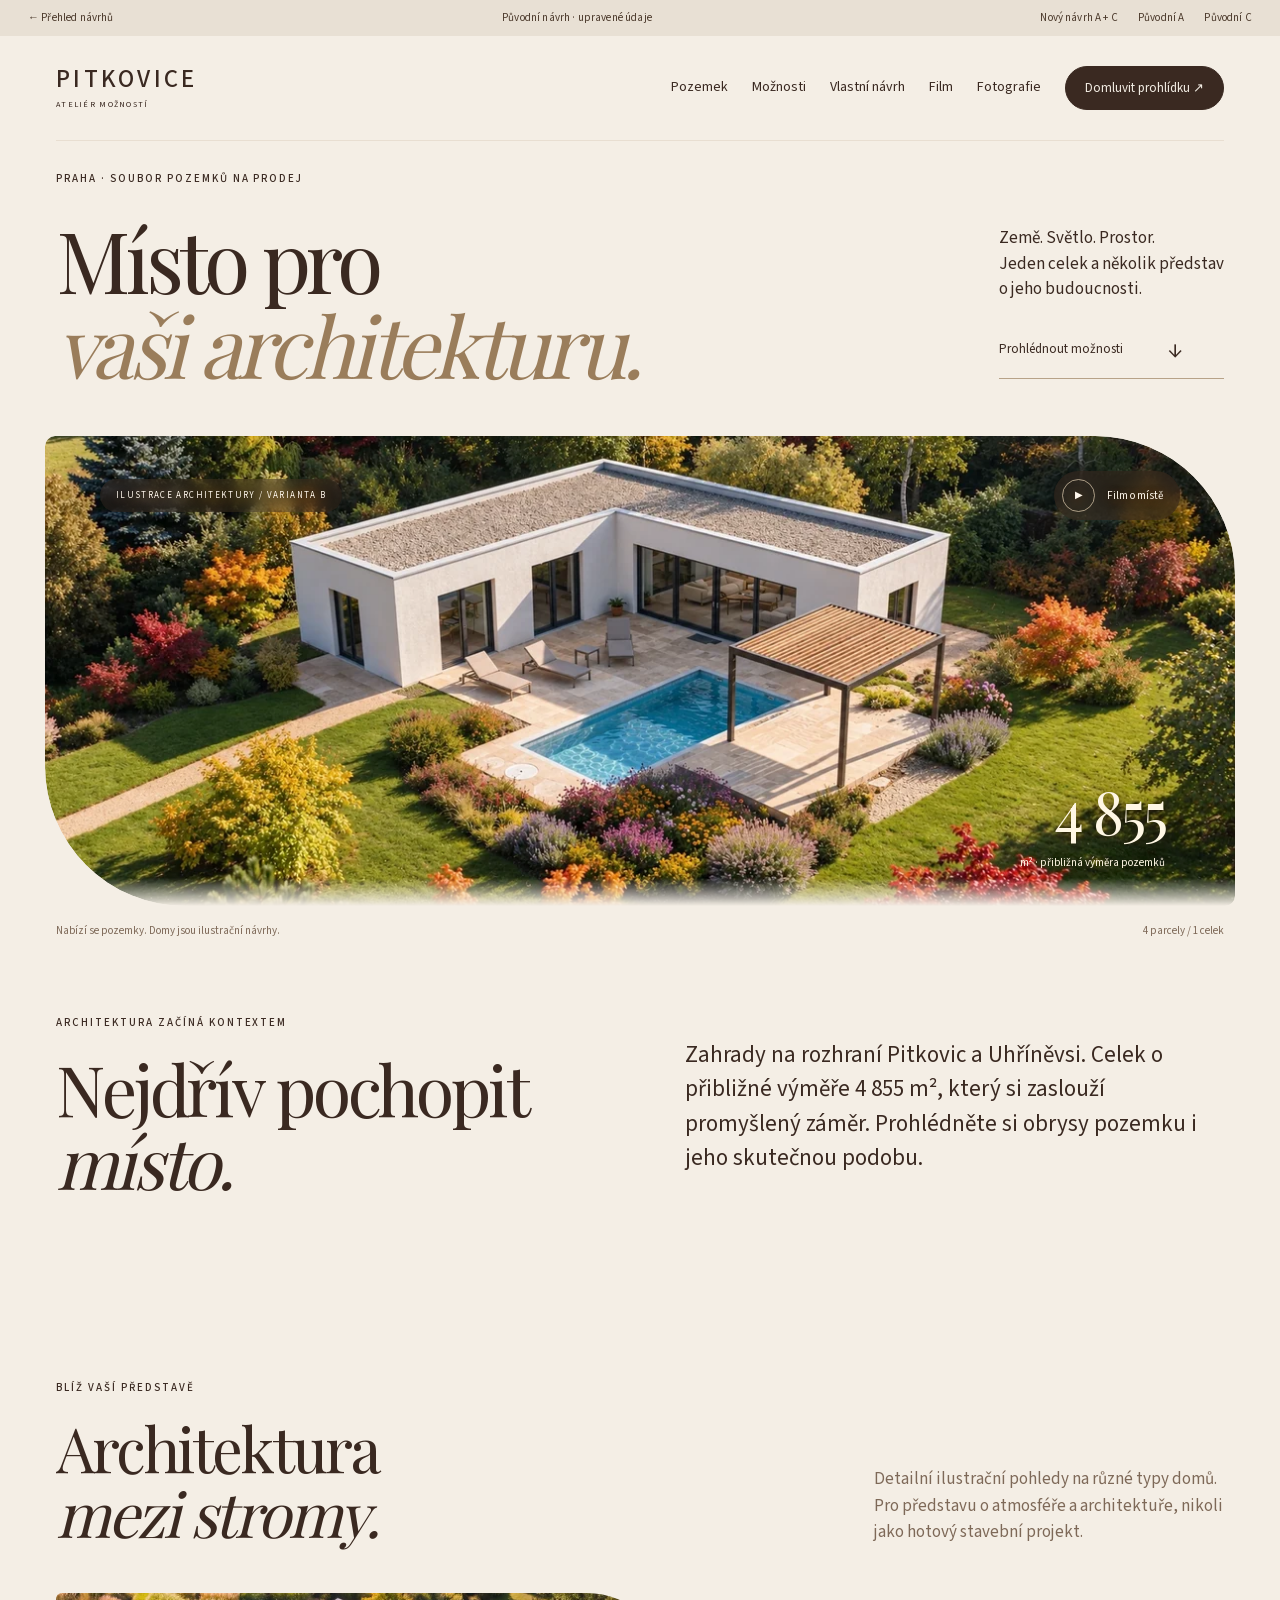
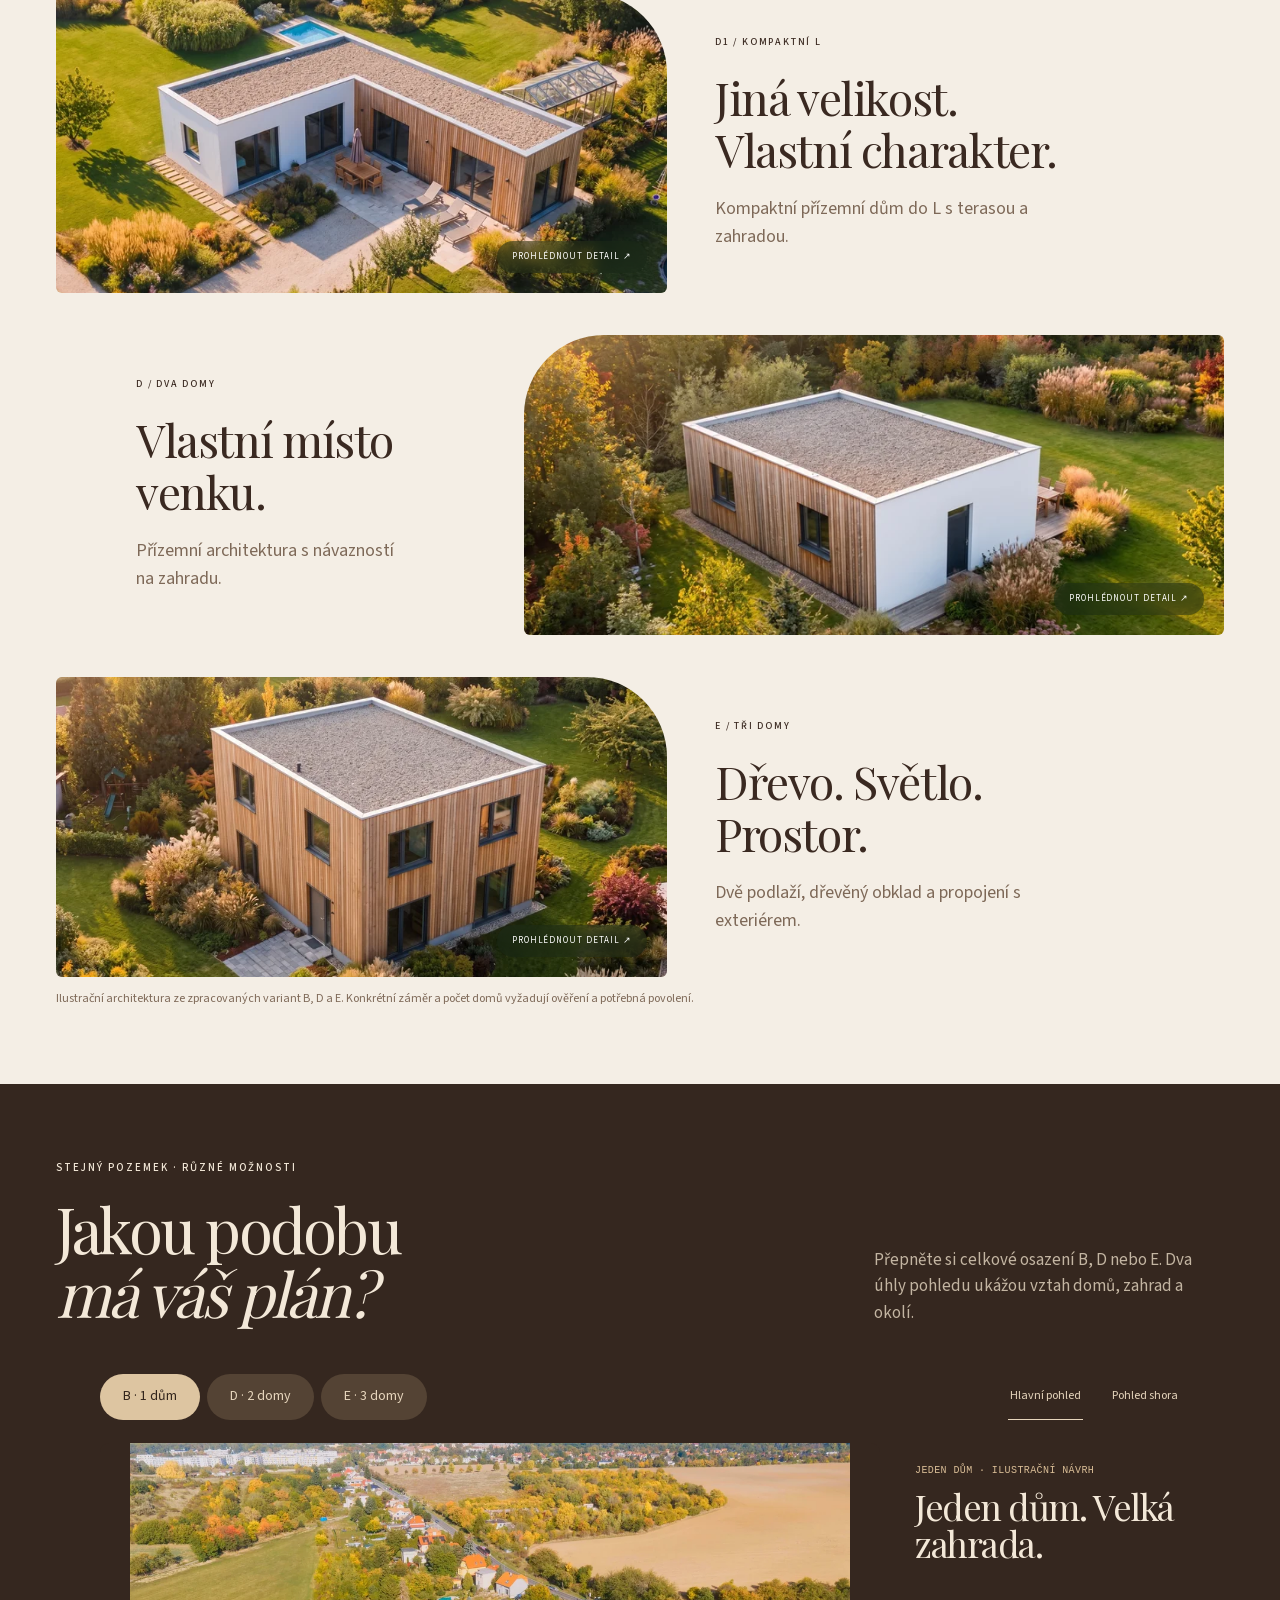
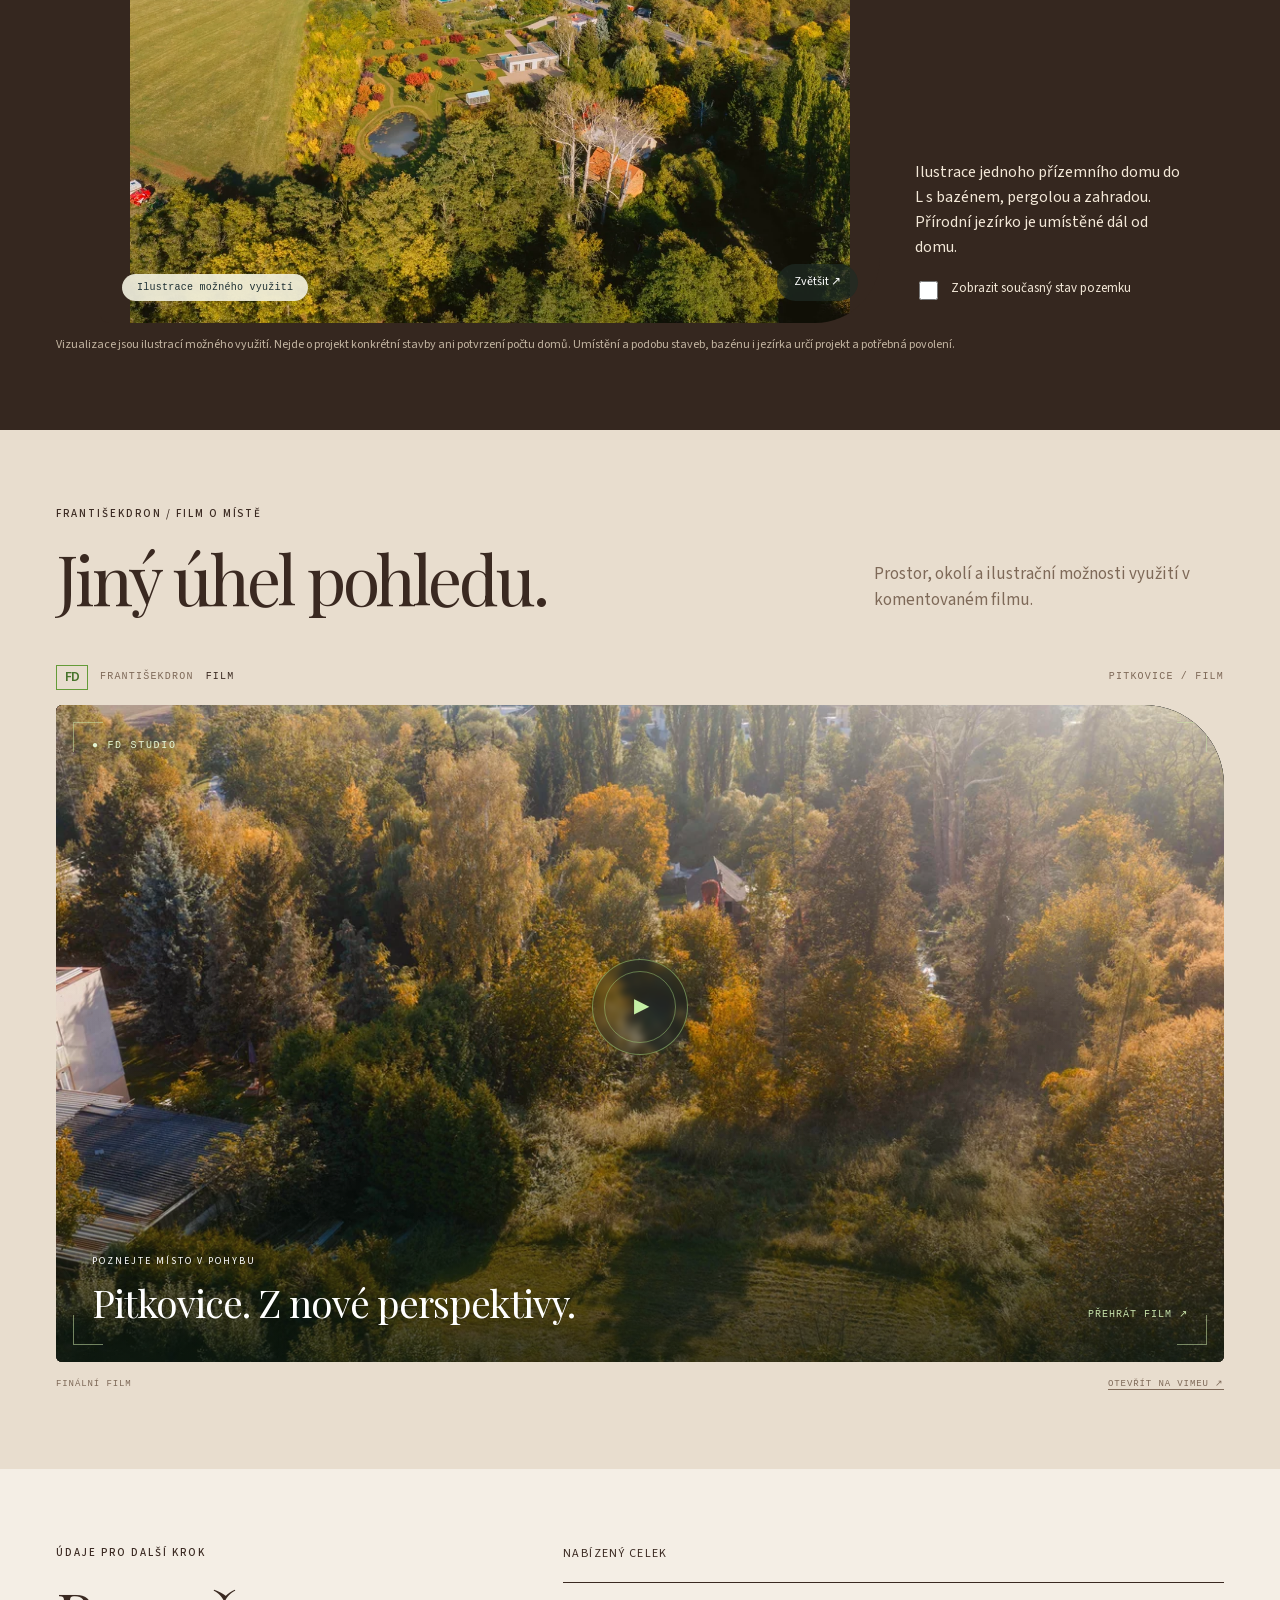
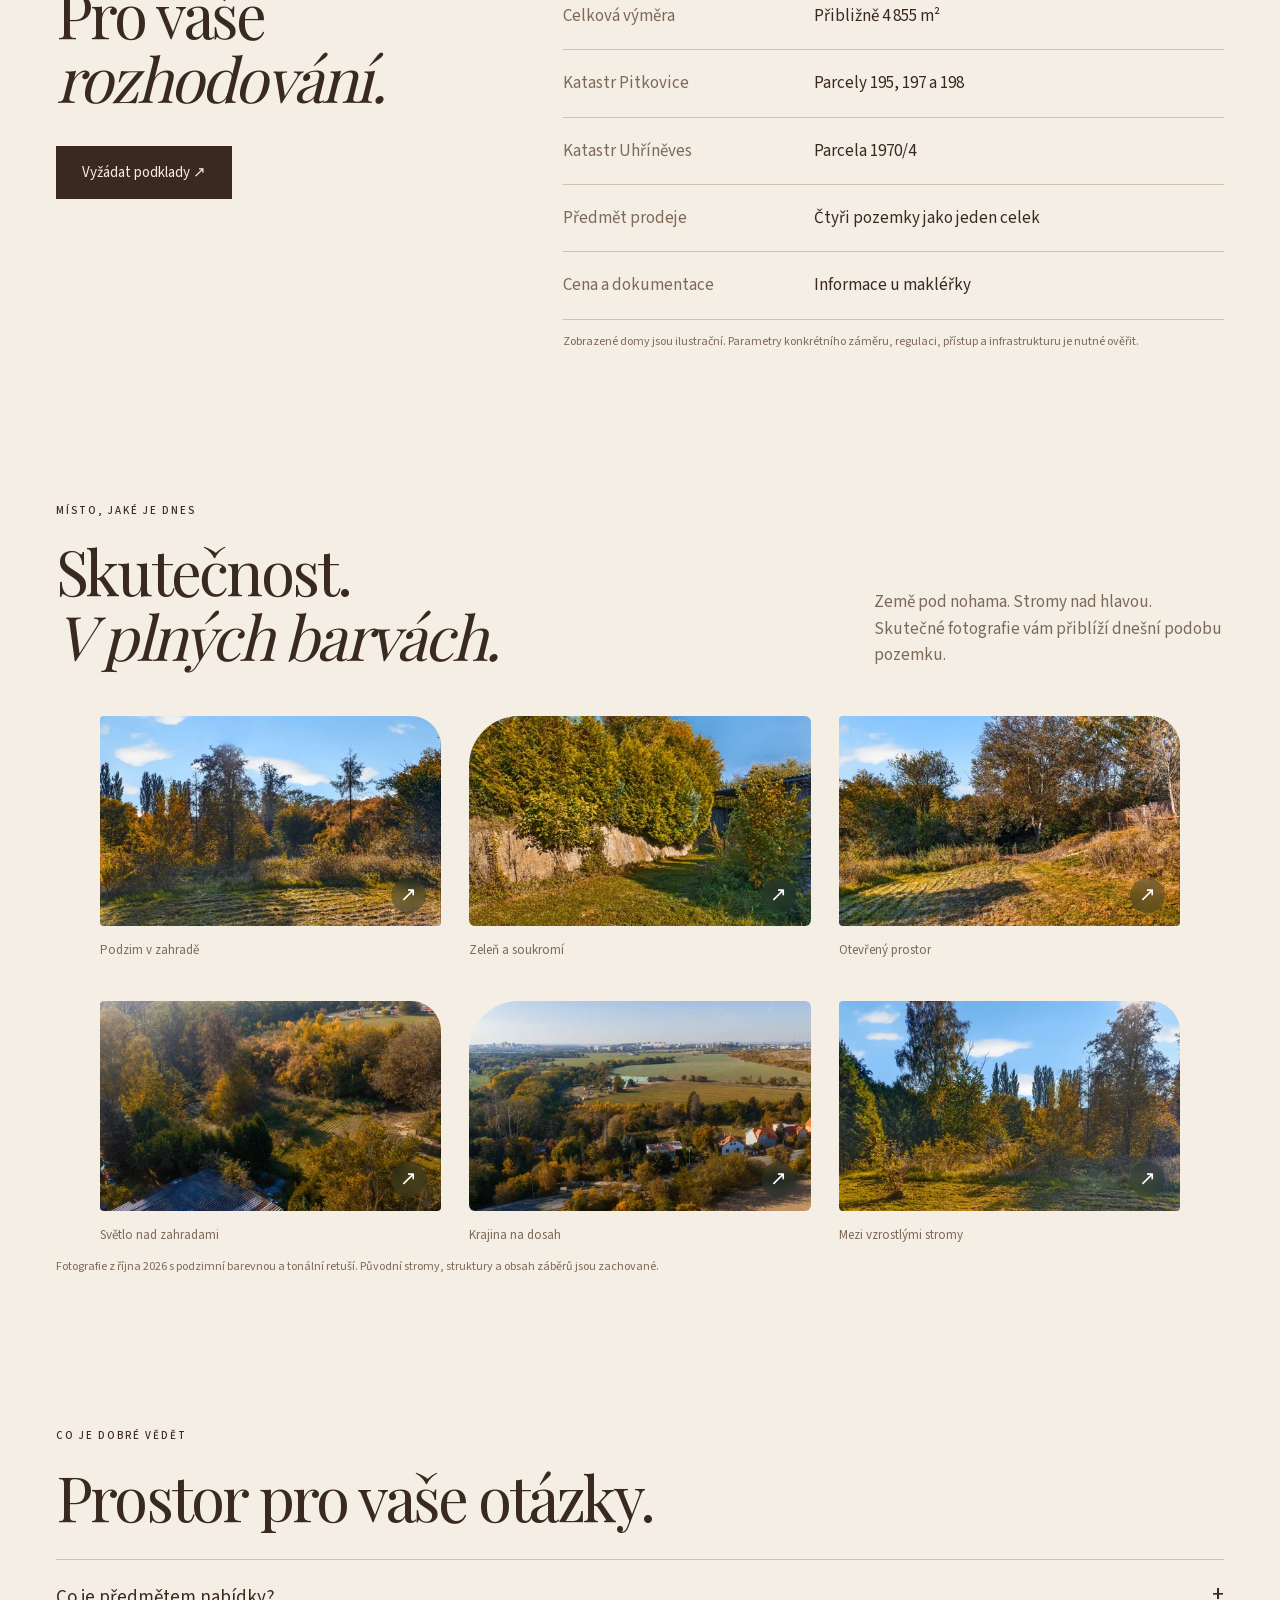
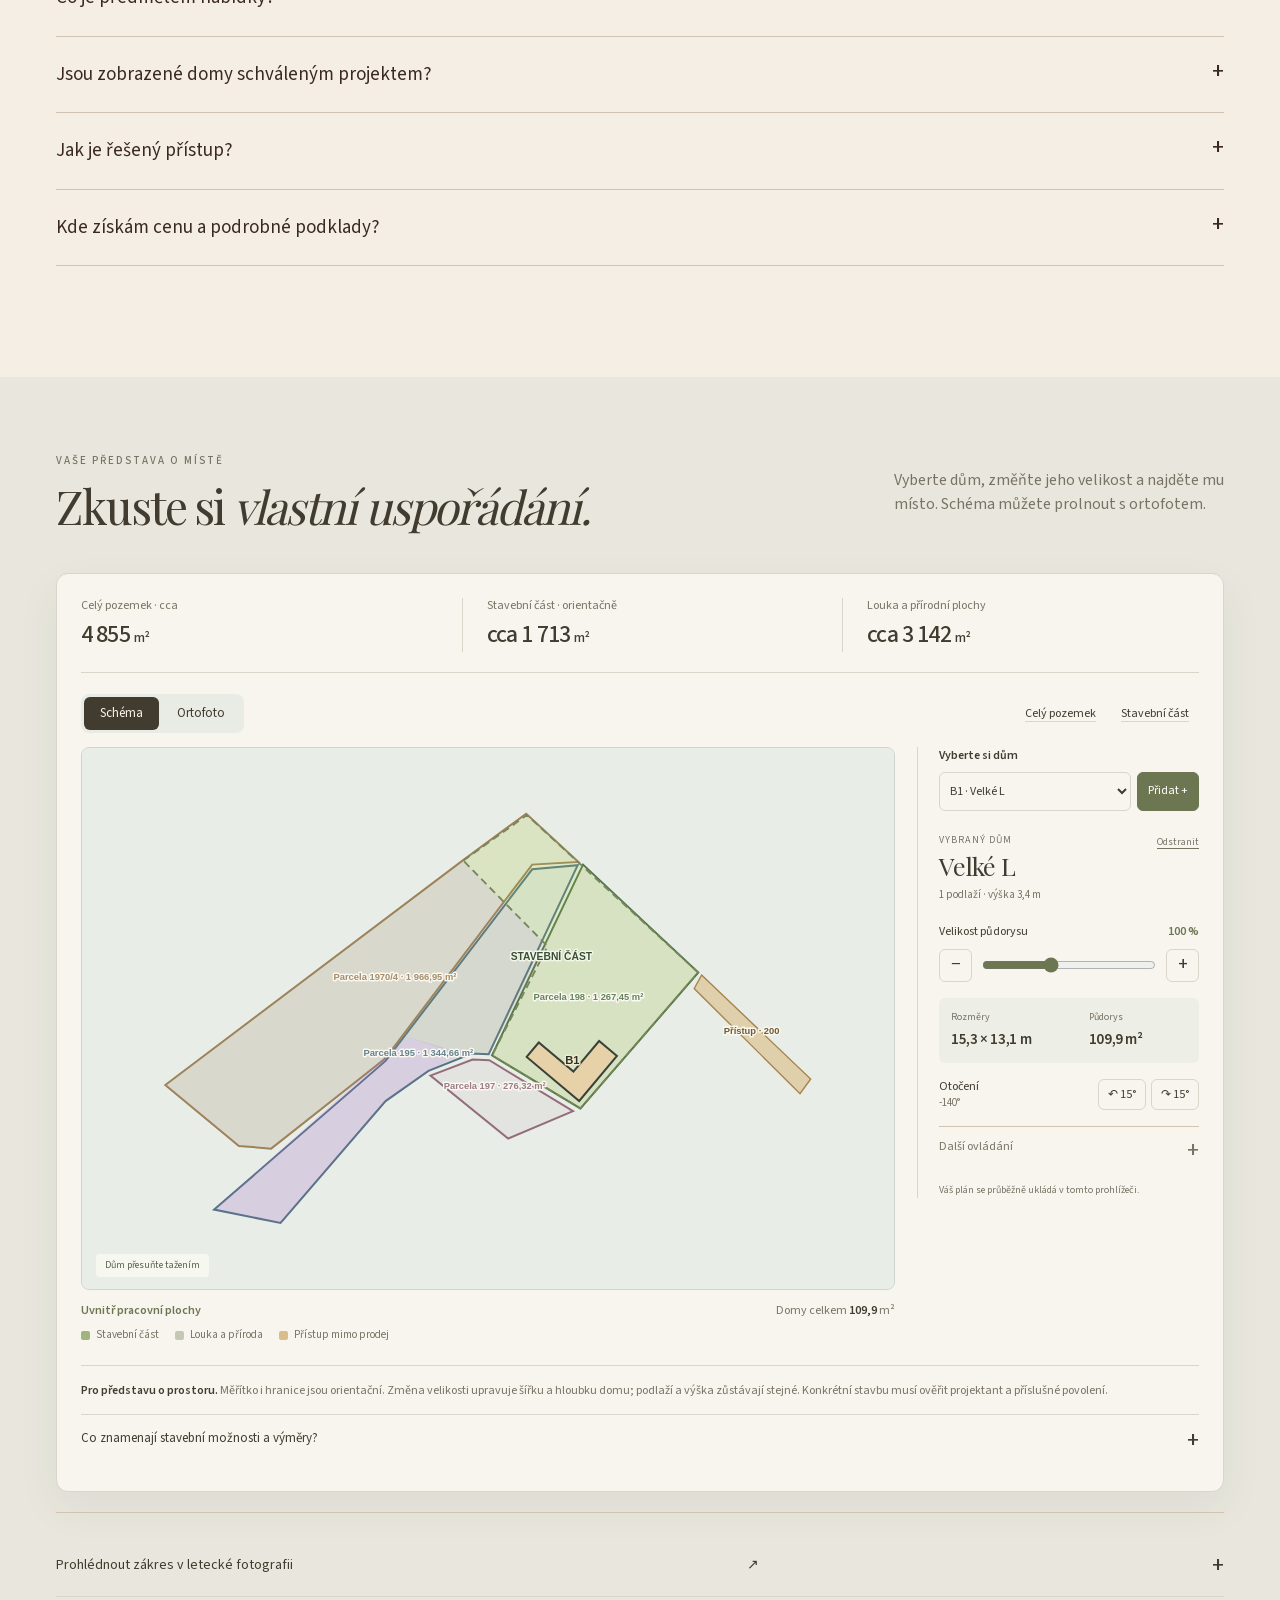
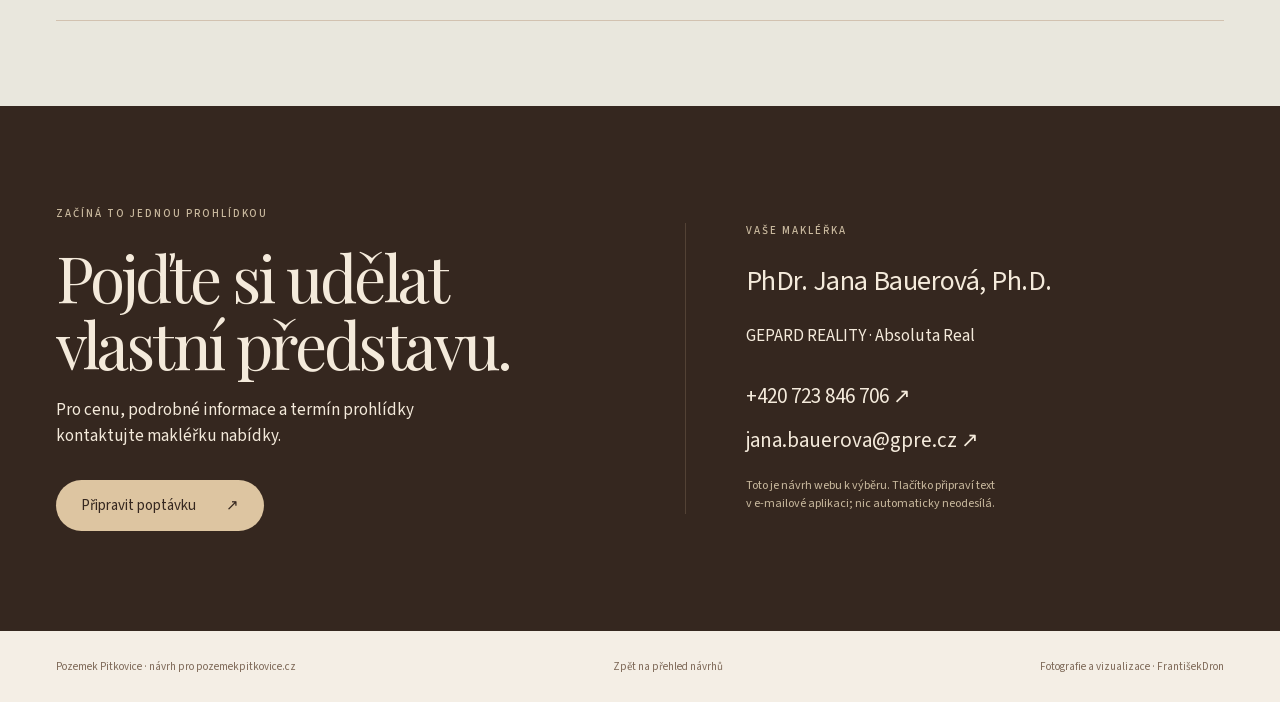
==== commit cf74c3bb: "Embed updated final Pitkovice Vimeo film" ====
--- a/atlas.html
+++ b/atlas.html
@@ -1,4 +1,4 @@
-<!doctype html><html lang="cs"><head><meta charset="utf-8"><meta name="viewport" content="width=device-width,initial-scale=1"><meta name="robots" content="noindex,nofollow,noarchive"><meta name="referrer" content="no-referrer"><meta name="description" content="Návrh prezentace pozemků v Pitkovicích: fotografie, lokalita a ilustrační varianty možného využití."><meta name="theme-color" content="#193b36"><title>Ateliér · prostor pro architekturu · Pitkovice</title><link rel="stylesheet" href="styles.css?v=11"><script src="app.js?v=11" defer></script><link rel="stylesheet" href="planner.css?v=11"><script src="planner.js?v=11" defer></script></head><body class="atlas v3"><a class="skip" href="#main">Přeskočit na obsah</a><div class="draftbar"><a href="index.html">← Přehled návrhů</a><span class="draft-label">Původní návrh · upravené údaje</span><nav class="variants" aria-label="Návrhy webu"><a href="pitkovice.html">Nový návrh A + C</a><a href="krajina.html">Původní A</a><a href="atlas.html">Původní C</a></nav></div><main id="main"><section class="atelier-hero"><div class="wrap"><header class="nav"><a class="brand" href="#main">PITKOVICE<small>ATELIÉR MOŽNOSTÍ</small></a><button class="menu-toggle" aria-expanded="false" aria-controls="navlinks">Menu</button><nav id="navlinks" class="navlinks" aria-label="Hlavní navigace"><a href="#pozemek">Pozemek</a><a href="#moznosti">Možnosti</a><a href="#hranice">Vlastní návrh</a><a href="#film">Film</a><a href="#galerie">Fotografie</a><a class="btn" href="#kontakt">Domluvit prohlídku ↗</a></nav></header><div class="atelier-heading"><span class="eyebrow">Praha · soubor pozemků na prodej</span><h1>Místo pro<br> <em>vaši architekturu.</em></h1><div class="atelier-heading-note"><p>Země. Světlo. Prostor.<br> Jeden celek a několik představ<br> o jeho budoucnosti.</p><a href="#moznosti">Prohlédnout možnosti <span>↓</span></a></div></div></div><div class="atelier-stage"><img src="assets/web-v8/hero-atelier-800.webp" alt="Ilustrační přízemní dům do L uprostřed zahrady" class="atelier-main" fetchpriority="high" width="1672" height="941" decoding="async" data-full="assets/hero-atelier.webp" sizes="(max-width: 800px) 96vw, (min-width: 1600px) 1440px, 90vw" srcset="assets/web-v8/hero-atelier-480.webp 480w, assets/web-v8/hero-atelier-800.webp 800w, assets/web-v8/hero-atelier-1200.webp 1200w, assets/web-v8/hero-atelier-1600.webp 1600w" loading="eager"><div class="atelier-stage-caption"><span>ILUSTRACE ARCHITEKTURY / VARIANTA B</span><a href="#film"><span>▶</span> Film o místě</a></div><div class="atelier-stamp"><span>4 855</span><small>m² · přibližná výměra pozemků</small></div></div><div class="wrap atelier-under"><span>Nabízí se pozemky. Domy jsou ilustrační návrhy.</span><span>4 parcely / 1 celek</span></div></section><section class="section atelier-intro"><div class="wrap split"><div><span class="eyebrow">Architektura začíná kontextem</span><h2>Nejdřív pochopit<br> <em>místo.</em></h2></div><p class="lead">Zahrady na rozhraní Pitkovic a Uhříněvsi. Celek o přibližné výměře 4 855 m², který si zaslouží promyšlený záměr. Prohlédněte si obrysy pozemku i jeho skutečnou podobu.</p></div></section><section class="section visions-section"><div class="wrap"><div class="sectionhead"><div><span class="eyebrow">Blíž vaší představě</span><h2>Architektura<br> <em>mezi stromy.</em></h2></div><p>Detailní ilustrační pohledy na různé typy domů. Pro představu o atmosféře a architektuře, nikoli jako hotový stavební projekt.</p></div><div class="visions-grid"><article class="vision"><button data-photo="assets/house-D1-large.webp" data-caption="Ilustrační návrh domu D1 · kompaktní dům do L"><img src="[data-uri]" alt="Detailní ilustrace kompaktního domu D1 do L" loading="lazy" width="1800" height="1208" decoding="async" data-full="assets/house-D1-large.webp" sizes="(max-width: 800px) 90vw, 55vw" data-lazy-src="assets/web-v8/house-D1-large-800.webp" data-lazy-srcset="assets/web-v8/house-D1-large-480.webp 480w, assets/web-v8/house-D1-large-800.webp 800w, assets/web-v8/house-D1-large-1200.webp 1200w, assets/web-v8/house-D1-large-1600.webp 1600w"><span>PROHLÉDNOUT DETAIL ↗</span></button><div><span class="eyebrow">D1 / Kompaktní L</span><h3>Jiná velikost. Vlastní charakter.</h3><p>Kompaktní přízemní dům do L s terasou a zahradou.</p></div></article><article class="vision"><button data-photo="assets/house-D2-large.webp" data-caption="Ilustrační návrh domu D · přízemní architektura"><img src="[data-uri]" alt="Detailní ilustrace domu z varianty dvou přízemních domů" loading="lazy" width="2400" height="1610" decoding="async" data-full="assets/house-D2-large.webp" sizes="(max-width: 800px) 90vw, 55vw" data-lazy-src="assets/web-v8/house-D2-large-800.webp" data-lazy-srcset="assets/web-v8/house-D2-large-480.webp 480w, assets/web-v8/house-D2-large-800.webp 800w, assets/web-v8/house-D2-large-1200.webp 1200w, assets/web-v8/house-D2-large-1600.webp 1600w, assets/web-v8/house-D2-large-2000.webp 2000w"><span>PROHLÉDNOUT DETAIL ↗</span></button><div><span class="eyebrow">D / Dva domy</span><h3>Vlastní místo venku.</h3><p>Přízemní architektura s návazností na zahradu.</p></div></article><article class="vision"><button data-photo="assets/house-E-large.webp" data-caption="Ilustrační návrh domu E · dřevěný obklad a dvě podlaží"><img src="[data-uri]" alt="Detailní ilustrace patrového domu s dřevěným obkladem" loading="lazy" width="2400" height="1610" decoding="async" data-full="assets/house-E-large.webp" sizes="(max-width: 800px) 90vw, 55vw" data-lazy-src="assets/web-v8/house-E-large-800.webp" data-lazy-srcset="assets/web-v8/house-E-large-480.webp 480w, assets/web-v8/house-E-large-800.webp 800w, assets/web-v8/house-E-large-1200.webp 1200w, assets/web-v8/house-E-large-1600.webp 1600w, assets/web-v8/house-E-large-2000.webp 2000w"><span>PROHLÉDNOUT DETAIL ↗</span></button><div><span class="eyebrow">E / Tři domy</span><h3>Dřevo. Světlo. Prostor.</h3><p>Dvě podlaží, dřevěný obklad a propojení s exteriérem.</p></div></article></div><p class="notice">Ilustrační architektura ze zpracovaných variant B, D a E. Konkrétní záměr a počet domů vyžadují ověření a potřebná povolení.</p></div></section><section class="section explore-v3" id="moznosti"><div class="wrap"><div class="sectionhead"><div><span class="eyebrow">Stejný pozemek · různé možnosti</span><h2>Jakou podobu<br> <em>má váš plán?</em></h2></div><p>Přepněte si celkové osazení B, D nebo E. Dva úhly pohledu ukážou vztah domů, zahrad a okolí.</p></div><div class="explorer" data-initial="B"><div class="explorer-top"><div class="tabrow" role="group" aria-label="Ilustrační varianta"><button data-variant="B" aria-pressed="true">B · 1 dům</button><button data-variant="D" aria-pressed="false">D · 2 domy</button><button data-variant="E" aria-pressed="false">E · 3 domy</button></div><div class="tabrow viewrow" role="group" aria-label="Úhel pohledu"><button data-view="0095" aria-pressed="true">Hlavní pohled</button><button data-view="shora" aria-pressed="false">Pohled shora</button></div></div><div class="explorer-image"><img class="explorer-main" src="[data-uri]" alt="Ilustrace varianty B" loading="lazy" width="2200" height="1467" decoding="async" data-full="assets/B-01-0095.webp" sizes="(max-width: 800px) 96vw, (min-width: 1600px) 1440px, 90vw" data-lazy-src="assets/web-v8/B-01-0095-800.webp" data-lazy-srcset="assets/web-v8/B-01-0095-480.webp 480w, assets/web-v8/B-01-0095-800.webp 800w, assets/web-v8/B-01-0095-1200.webp 1200w, assets/web-v8/B-01-0095-1600.webp 1600w, assets/web-v8/B-01-0095-2000.webp 2000w"><span class="photo-label">Ilustrace možného využití</span><button class="zoom">Zvětšit ↗</button></div><div class="explorer-caption" aria-live="polite"><div><span class="eyebrow explorer-type">Varianta B · jeden dům</span><h3 class="explorer-title">Jeden dům. Velká zahrada.</h3></div><div><p class="explorer-description">Ilustrace jednoho přízemního domu do L s bazénem, pergolou a zahradou.</p><label class="before-toggle"><input type="checkbox" data-before> Zobrazit současný stav pozemku</label></div></div></div><p class="notice">Vizualizace jsou ilustrací možného využití. Nejde o projekt konkrétní stavby ani potvrzení počtu domů. Umístění a podobu staveb, bazénu i jezírka určí projekt a potřebná povolení.</p></div></section><section class="section film-v3" id="film"><div class="wrap"><div class="sectionhead"><div><span class="eyebrow">FrantišekDron / film o místě</span><h2>Jiný úhel pohledu.</h2></div><p>Prostor, okolí a ilustrační možnosti využití v komentovaném filmu.</p></div><div class="fd-film"><div class="film-top"><span><b class="fd-mark">FD</b> FRANTIŠEKDRON <i>FILM</i></span><span>PITKOVICE / 01:45</span></div><div class="film-screen"><iframe class="film-vimeo" data-src="https://player.vimeo.com/video/1238452843?h=9ceb32fff6&amp;autoplay=1&amp;dnt=1&amp;title=0&amp;byline=0&amp;portrait=0" title="Pitkovice – finální film" allow="autoplay; fullscreen; picture-in-picture; encrypted-media" allowfullscreen referrerpolicy="strict-origin-when-cross-origin"></iframe><button class="film-cover" data-play aria-label="Přehrát finální film Pitkovice"><img src="[data-uri]" alt="Letecký pohled na Pitkovice, náhled filmu" loading="lazy" width="12258" height="8172" decoding="async" data-full="assets/land-podzim-retus.webp" sizes="(max-width: 800px) 96vw, (min-width: 1600px) 1440px, 90vw" data-lazy-src="assets/web-v8/land-podzim-retus-800.webp" data-lazy-srcset="assets/web-v8/land-podzim-retus-480.webp 480w, assets/web-v8/land-podzim-retus-800.webp 800w, assets/web-v8/land-podzim-retus-1200.webp 1200w, assets/web-v8/land-podzim-retus-1600.webp 1600w, assets/web-v8/land-podzim-retus-2000.webp 2000w"><span class="film-vignette"></span><span class="film-corner corner-tl"></span><span class="film-corner corner-tr"></span><span class="film-corner corner-bl"></span><span class="film-corner corner-br"></span><span class="film-rec">● FD STUDIO</span><span class="play-ring"><span>▶</span></span><span class="film-title"><small>POZNEJTE MÍSTO V POHYBU</small><strong>Pitkovice. Z nové perspektivy.</strong></span><span class="film-playlabel">PŘEHRÁT FILM ↗</span></button></div><div class="film-bottom"><span>105 SEKUND · FINÁLNÍ FILM</span><a href="https://vimeo.com/1238452843/9ceb32fff6" target="_blank" rel="noopener noreferrer">OTEVŘÍT NA VIMEU ↗</a></div></div></div></section><section class="section atelier-facts" id="pozemek"><div class="wrap dossier-grid"><div><span class="eyebrow">Údaje pro další krok</span><h2>Pro vaše<br> <em>rozhodování.</em></h2><button class="btn" data-inquiry>Vyžádat podklady ↗</button></div><div><table class="table"><caption>Nabízený celek</caption><tr><th>Celková výměra</th><td>Přibližně 4 855 m²</td></tr><tr><th>Katastr Pitkovice</th><td>Parcely 195, 197 a 198</td></tr><tr><th>Katastr Uhříněves</th><td>Parcela 1970/4</td></tr><tr><th>Předmět prodeje</th><td>Čtyři pozemky jako jeden celek</td></tr><tr><th>Cena a dokumentace</th><td>Informace u makléřky</td></tr></table><p class="notice">Zobrazené domy jsou ilustrační. Parametry konkrétního záměru, regulaci, přístup a infrastrukturu je nutné ověřit.</p></div></div></section><section class="section photos-v3" id="galerie"><div class="wrap"><div class="sectionhead"><div><span class="eyebrow">Místo, jaké je dnes</span><h2>Skutečnost.<br> <em>V plných barvách.</em></h2></div><p>Země pod nohama. Stromy nad hlavou. Skutečné fotografie vám přiblíží dnešní podobu pozemku.</p></div><div class="gallery"><button data-photo="assets/garden-autumn-podzim-retus.webp" data-caption="Podzim v zahradě · fotografie, barevná retuš"><img src="[data-uri]" alt="Podzim v zahradě" loading="lazy" width="2560" height="1703" decoding="async" data-full="assets/garden-autumn-podzim-retus-small.webp" sizes="(max-width: 800px) 44vw, 30vw" data-lazy-src="assets/web-v8/garden-autumn-podzim-retus-small-800.webp" data-lazy-srcset="assets/web-v8/garden-autumn-podzim-retus-small-480.webp 480w, assets/web-v8/garden-autumn-podzim-retus-small-800.webp 800w"><span class="plus" aria-hidden="true">↗</span><span>Podzim v zahradě</span></button><button data-photo="assets/trees-podzim-retus.webp" data-caption="Zeleň a soukromí · fotografie, barevná retuš"><img src="[data-uri]" alt="Zeleň a soukromí" loading="lazy" width="2560" height="1703" decoding="async" data-full="assets/trees-podzim-retus-small.webp" sizes="(max-width: 800px) 44vw, 30vw" data-lazy-src="assets/web-v8/trees-podzim-retus-small-800.webp" data-lazy-srcset="assets/web-v8/trees-podzim-retus-small-480.webp 480w, assets/web-v8/trees-podzim-retus-small-800.webp 800w"><span class="plus" aria-hidden="true">↗</span><span>Zeleň a soukromí</span></button><button data-photo="assets/meadow-podzim-retus.webp" data-caption="Otevřený prostor · fotografie, barevná retuš"><img src="[data-uri]" alt="Otevřený prostor" loading="lazy" width="2560" height="1698" decoding="async" data-full="assets/meadow-podzim-retus-small.webp" sizes="(max-width: 800px) 44vw, 30vw" data-lazy-src="assets/web-v8/meadow-podzim-retus-small-800.webp" data-lazy-srcset="assets/web-v8/meadow-podzim-retus-small-480.webp 480w, assets/web-v8/meadow-podzim-retus-small-800.webp 800w"><span class="plus" aria-hidden="true">↗</span><span>Otevřený prostor</span></button><button data-photo="assets/land-sun-podzim-retus.webp" data-caption="Světlo nad zahradami · fotografie, barevná retuš"><img src="[data-uri]" alt="Světlo nad zahradami" loading="lazy" width="12276" height="8184" decoding="async" data-full="assets/land-sun-podzim-retus-small.webp" sizes="(max-width: 800px) 44vw, 30vw" data-lazy-src="assets/web-v8/land-sun-podzim-retus-small-800.webp" data-lazy-srcset="assets/web-v8/land-sun-podzim-retus-small-480.webp 480w, assets/web-v8/land-sun-podzim-retus-small-800.webp 800w"><span class="plus" aria-hidden="true">↗</span><span>Světlo nad zahradami</span></button><button data-photo="assets/horizon-podzim-retus.webp" data-caption="Krajina na dosah · fotografie, barevná retuš"><img src="[data-uri]" alt="Krajina na dosah" loading="lazy" width="12270" height="8180" decoding="async" data-full="assets/horizon-podzim-retus-small.webp" sizes="(max-width: 800px) 44vw, 30vw" data-lazy-src="assets/web-v8/horizon-podzim-retus-small-800.webp" data-lazy-srcset="assets/web-v8/horizon-podzim-retus-small-480.webp 480w, assets/web-v8/horizon-podzim-retus-small-800.webp 800w"><span class="plus" aria-hidden="true">↗</span><span>Krajina na dosah</span></button><button data-photo="assets/garden-podzim-retus.webp" data-caption="Mezi vzrostlými stromy · fotografie, barevná retuš"><img src="[data-uri]" alt="Mezi vzrostlými stromy" loading="lazy" width="2560" height="1735" decoding="async" data-full="assets/garden-podzim-retus-small.webp" sizes="(max-width: 800px) 44vw, 30vw" data-lazy-src="assets/web-v8/garden-podzim-retus-small-800.webp" data-lazy-srcset="assets/web-v8/garden-podzim-retus-small-480.webp 480w, assets/web-v8/garden-podzim-retus-small-800.webp 800w"><span class="plus" aria-hidden="true">↗</span><span>Mezi vzrostlými stromy</span></button></div><p class="notice">Fotografie z října 2026 s podzimní barevnou a tonální retuší. Původní stromy, struktury a obsah záběrů jsou zachované.</p></div></section><section class="section"><div class="wrap"><span class="eyebrow">Co je dobré vědět</span><h2 style="margin-bottom:30px">Prostor pro vaše otázky.</h2><details><summary>Co je předmětem nabídky?</summary><p>Nabízí se soubor čtyř pozemků jako jeden celek: parcely 195, 197 a 198 v katastrálním území Pitkovice a parcela 1970/4 v katastrálním území Uhříněves. Přibližná celková výměra podle dodaných podkladů je 4 855 m². Domy na vizualizacích jsou pouze ilustrace.</p></details><details><summary>Jsou zobrazené domy schváleným projektem?</summary><p>Ne. Tři varianty pomáhají představit si různý způsob využití prostoru. Nepotvrzují možnost postavit konkrétní počet domů. Konkrétní záměr vyžaduje ověření regulace, přístupu, infrastruktury a potřebných povolení.</p></details><details><summary>Jak je řešený přístup?</summary><p>V podkladech je příjezd vedený z ulice přes parcelu 200. Tato parcela není součástí nabízeného souboru. Podmínky a právní zajištění přístupu je potřeba projednat s makléřkou.</p></details><details><summary>Kde získám cenu a podrobné podklady?</summary><p>Obraťte se na Janu Bauerovou. Při jednání si vyžádejte aktuální nabídku, podklady k parcelám a informace potřebné k posouzení vašeho záměru.</p></details></div></section><section class="section boundary-section planning-finale" id="hranice"><div class="wrap"><div class="boundary-heading"><div><span class="eyebrow">Vaše představa o místě</span><h2 id="planning-heading">Zkuste si <em>vlastní uspořádání.</em></h2></div><p>Vyberte dům, změňte jeho velikost a najděte mu místo. Schéma můžete prolnout s ortofotem.</p></div><section class="plot-planner" id="planner" data-plot-planner data-data-url="assets/planner-data-v8.json" aria-labelledby="planning-heading">
+<!doctype html><html lang="cs"><head><meta charset="utf-8"><meta name="viewport" content="width=device-width,initial-scale=1"><meta name="robots" content="noindex,nofollow,noarchive"><meta name="referrer" content="no-referrer"><meta name="description" content="Návrh prezentace pozemků v Pitkovicích: fotografie, lokalita a ilustrační varianty možného využití."><meta name="theme-color" content="#193b36"><title>Ateliér · prostor pro architekturu · Pitkovice</title><link rel="stylesheet" href="styles.css?v=11"><script src="app.js?v=11" defer></script><link rel="stylesheet" href="planner.css?v=11"><script src="planner.js?v=11" defer></script></head><body class="atlas v3"><a class="skip" href="#main">Přeskočit na obsah</a><div class="draftbar"><a href="index.html">← Přehled návrhů</a><span class="draft-label">Původní návrh · upravené údaje</span><nav class="variants" aria-label="Návrhy webu"><a href="pitkovice.html">Nový návrh A + C</a><a href="krajina.html">Původní A</a><a href="atlas.html">Původní C</a></nav></div><main id="main"><section class="atelier-hero"><div class="wrap"><header class="nav"><a class="brand" href="#main">PITKOVICE<small>ATELIÉR MOŽNOSTÍ</small></a><button class="menu-toggle" aria-expanded="false" aria-controls="navlinks">Menu</button><nav id="navlinks" class="navlinks" aria-label="Hlavní navigace"><a href="#pozemek">Pozemek</a><a href="#moznosti">Možnosti</a><a href="#hranice">Vlastní návrh</a><a href="#film">Film</a><a href="#galerie">Fotografie</a><a class="btn" href="#kontakt">Domluvit prohlídku ↗</a></nav></header><div class="atelier-heading"><span class="eyebrow">Praha · soubor pozemků na prodej</span><h1>Místo pro<br> <em>vaši architekturu.</em></h1><div class="atelier-heading-note"><p>Země. Světlo. Prostor.<br> Jeden celek a několik představ<br> o jeho budoucnosti.</p><a href="#moznosti">Prohlédnout možnosti <span>↓</span></a></div></div></div><div class="atelier-stage"><img src="assets/web-v8/hero-atelier-800.webp" alt="Ilustrační přízemní dům do L uprostřed zahrady" class="atelier-main" fetchpriority="high" width="1672" height="941" decoding="async" data-full="assets/hero-atelier.webp" sizes="(max-width: 800px) 96vw, (min-width: 1600px) 1440px, 90vw" srcset="assets/web-v8/hero-atelier-480.webp 480w, assets/web-v8/hero-atelier-800.webp 800w, assets/web-v8/hero-atelier-1200.webp 1200w, assets/web-v8/hero-atelier-1600.webp 1600w" loading="eager"><div class="atelier-stage-caption"><span>ILUSTRACE ARCHITEKTURY / VARIANTA B</span><a href="#film"><span>▶</span> Film o místě</a></div><div class="atelier-stamp"><span>4 855</span><small>m² · přibližná výměra pozemků</small></div></div><div class="wrap atelier-under"><span>Nabízí se pozemky. Domy jsou ilustrační návrhy.</span><span>4 parcely / 1 celek</span></div></section><section class="section atelier-intro"><div class="wrap split"><div><span class="eyebrow">Architektura začíná kontextem</span><h2>Nejdřív pochopit<br> <em>místo.</em></h2></div><p class="lead">Zahrady na rozhraní Pitkovic a Uhříněvsi. Celek o přibližné výměře 4 855 m², který si zaslouží promyšlený záměr. Prohlédněte si obrysy pozemku i jeho skutečnou podobu.</p></div></section><section class="section visions-section"><div class="wrap"><div class="sectionhead"><div><span class="eyebrow">Blíž vaší představě</span><h2>Architektura<br> <em>mezi stromy.</em></h2></div><p>Detailní ilustrační pohledy na různé typy domů. Pro představu o atmosféře a architektuře, nikoli jako hotový stavební projekt.</p></div><div class="visions-grid"><article class="vision"><button data-photo="assets/house-D1-large.webp" data-caption="Ilustrační návrh domu D1 · kompaktní dům do L"><img src="[data-uri]" alt="Detailní ilustrace kompaktního domu D1 do L" loading="lazy" width="1800" height="1208" decoding="async" data-full="assets/house-D1-large.webp" sizes="(max-width: 800px) 90vw, 55vw" data-lazy-src="assets/web-v8/house-D1-large-800.webp" data-lazy-srcset="assets/web-v8/house-D1-large-480.webp 480w, assets/web-v8/house-D1-large-800.webp 800w, assets/web-v8/house-D1-large-1200.webp 1200w, assets/web-v8/house-D1-large-1600.webp 1600w"><span>PROHLÉDNOUT DETAIL ↗</span></button><div><span class="eyebrow">D1 / Kompaktní L</span><h3>Jiná velikost. Vlastní charakter.</h3><p>Kompaktní přízemní dům do L s terasou a zahradou.</p></div></article><article class="vision"><button data-photo="assets/house-D2-large.webp" data-caption="Ilustrační návrh domu D · přízemní architektura"><img src="[data-uri]" alt="Detailní ilustrace domu z varianty dvou přízemních domů" loading="lazy" width="2400" height="1610" decoding="async" data-full="assets/house-D2-large.webp" sizes="(max-width: 800px) 90vw, 55vw" data-lazy-src="assets/web-v8/house-D2-large-800.webp" data-lazy-srcset="assets/web-v8/house-D2-large-480.webp 480w, assets/web-v8/house-D2-large-800.webp 800w, assets/web-v8/house-D2-large-1200.webp 1200w, assets/web-v8/house-D2-large-1600.webp 1600w, assets/web-v8/house-D2-large-2000.webp 2000w"><span>PROHLÉDNOUT DETAIL ↗</span></button><div><span class="eyebrow">D / Dva domy</span><h3>Vlastní místo venku.</h3><p>Přízemní architektura s návazností na zahradu.</p></div></article><article class="vision"><button data-photo="assets/house-E-large.webp" data-caption="Ilustrační návrh domu E · dřevěný obklad a dvě podlaží"><img src="[data-uri]" alt="Detailní ilustrace patrového domu s dřevěným obkladem" loading="lazy" width="2400" height="1610" decoding="async" data-full="assets/house-E-large.webp" sizes="(max-width: 800px) 90vw, 55vw" data-lazy-src="assets/web-v8/house-E-large-800.webp" data-lazy-srcset="assets/web-v8/house-E-large-480.webp 480w, assets/web-v8/house-E-large-800.webp 800w, assets/web-v8/house-E-large-1200.webp 1200w, assets/web-v8/house-E-large-1600.webp 1600w, assets/web-v8/house-E-large-2000.webp 2000w"><span>PROHLÉDNOUT DETAIL ↗</span></button><div><span class="eyebrow">E / Tři domy</span><h3>Dřevo. Světlo. Prostor.</h3><p>Dvě podlaží, dřevěný obklad a propojení s exteriérem.</p></div></article></div><p class="notice">Ilustrační architektura ze zpracovaných variant B, D a E. Konkrétní záměr a počet domů vyžadují ověření a potřebná povolení.</p></div></section><section class="section explore-v3" id="moznosti"><div class="wrap"><div class="sectionhead"><div><span class="eyebrow">Stejný pozemek · různé možnosti</span><h2>Jakou podobu<br> <em>má váš plán?</em></h2></div><p>Přepněte si celkové osazení B, D nebo E. Dva úhly pohledu ukážou vztah domů, zahrad a okolí.</p></div><div class="explorer" data-initial="B"><div class="explorer-top"><div class="tabrow" role="group" aria-label="Ilustrační varianta"><button data-variant="B" aria-pressed="true">B · 1 dům</button><button data-variant="D" aria-pressed="false">D · 2 domy</button><button data-variant="E" aria-pressed="false">E · 3 domy</button></div><div class="tabrow viewrow" role="group" aria-label="Úhel pohledu"><button data-view="0095" aria-pressed="true">Hlavní pohled</button><button data-view="shora" aria-pressed="false">Pohled shora</button></div></div><div class="explorer-image"><img class="explorer-main" src="[data-uri]" alt="Ilustrace varianty B" loading="lazy" width="2200" height="1467" decoding="async" data-full="assets/B-01-0095.webp" sizes="(max-width: 800px) 96vw, (min-width: 1600px) 1440px, 90vw" data-lazy-src="assets/web-v8/B-01-0095-800.webp" data-lazy-srcset="assets/web-v8/B-01-0095-480.webp 480w, assets/web-v8/B-01-0095-800.webp 800w, assets/web-v8/B-01-0095-1200.webp 1200w, assets/web-v8/B-01-0095-1600.webp 1600w, assets/web-v8/B-01-0095-2000.webp 2000w"><span class="photo-label">Ilustrace možného využití</span><button class="zoom">Zvětšit ↗</button></div><div class="explorer-caption" aria-live="polite"><div><span class="eyebrow explorer-type">Varianta B · jeden dům</span><h3 class="explorer-title">Jeden dům. Velká zahrada.</h3></div><div><p class="explorer-description">Ilustrace jednoho přízemního domu do L s bazénem, pergolou a zahradou.</p><label class="before-toggle"><input type="checkbox" data-before> Zobrazit současný stav pozemku</label></div></div></div><p class="notice">Vizualizace jsou ilustrací možného využití. Nejde o projekt konkrétní stavby ani potvrzení počtu domů. Umístění a podobu staveb, bazénu i jezírka určí projekt a potřebná povolení.</p></div></section><section class="section film-v3" id="film"><div class="wrap"><div class="sectionhead"><div><span class="eyebrow">FrantišekDron / film o místě</span><h2>Jiný úhel pohledu.</h2></div><p>Prostor, okolí a ilustrační možnosti využití v komentovaném filmu.</p></div><div class="fd-film"><div class="film-top"><span><b class="fd-mark">FD</b> FRANTIŠEKDRON <i>FILM</i></span><span>PITKOVICE / FILM</span></div><div class="film-screen"><iframe class="film-vimeo" data-src="https://player.vimeo.com/video/1239120401?h=7a926438c9&amp;autoplay=1&amp;dnt=1&amp;title=0&amp;byline=0&amp;portrait=0" title="Pitkovice – finální film" allow="autoplay; fullscreen; picture-in-picture; encrypted-media" allowfullscreen referrerpolicy="strict-origin-when-cross-origin"></iframe><button class="film-cover" data-play aria-label="Přehrát finální film Pitkovice"><img src="[data-uri]" alt="Letecký pohled na Pitkovice, náhled filmu" loading="lazy" width="12258" height="8172" decoding="async" data-full="assets/land-podzim-retus.webp" sizes="(max-width: 800px) 96vw, (min-width: 1600px) 1440px, 90vw" data-lazy-src="assets/web-v8/land-podzim-retus-800.webp" data-lazy-srcset="assets/web-v8/land-podzim-retus-480.webp 480w, assets/web-v8/land-podzim-retus-800.webp 800w, assets/web-v8/land-podzim-retus-1200.webp 1200w, assets/web-v8/land-podzim-retus-1600.webp 1600w, assets/web-v8/land-podzim-retus-2000.webp 2000w"><span class="film-vignette"></span><span class="film-corner corner-tl"></span><span class="film-corner corner-tr"></span><span class="film-corner corner-bl"></span><span class="film-corner corner-br"></span><span class="film-rec">● FD STUDIO</span><span class="play-ring"><span>▶</span></span><span class="film-title"><small>POZNEJTE MÍSTO V POHYBU</small><strong>Pitkovice. Z nové perspektivy.</strong></span><span class="film-playlabel">PŘEHRÁT FILM ↗</span></button></div><div class="film-bottom"><span>FINÁLNÍ FILM</span><a href="https://vimeo.com/1239120401/7a926438c9" target="_blank" rel="noopener noreferrer">OTEVŘÍT NA VIMEU ↗</a></div></div></div></section><section class="section atelier-facts" id="pozemek"><div class="wrap dossier-grid"><div><span class="eyebrow">Údaje pro další krok</span><h2>Pro vaše<br> <em>rozhodování.</em></h2><button class="btn" data-inquiry>Vyžádat podklady ↗</button></div><div><table class="table"><caption>Nabízený celek</caption><tr><th>Celková výměra</th><td>Přibližně 4 855 m²</td></tr><tr><th>Katastr Pitkovice</th><td>Parcely 195, 197 a 198</td></tr><tr><th>Katastr Uhříněves</th><td>Parcela 1970/4</td></tr><tr><th>Předmět prodeje</th><td>Čtyři pozemky jako jeden celek</td></tr><tr><th>Cena a dokumentace</th><td>Informace u makléřky</td></tr></table><p class="notice">Zobrazené domy jsou ilustrační. Parametry konkrétního záměru, regulaci, přístup a infrastrukturu je nutné ověřit.</p></div></div></section><section class="section photos-v3" id="galerie"><div class="wrap"><div class="sectionhead"><div><span class="eyebrow">Místo, jaké je dnes</span><h2>Skutečnost.<br> <em>V plných barvách.</em></h2></div><p>Země pod nohama. Stromy nad hlavou. Skutečné fotografie vám přiblíží dnešní podobu pozemku.</p></div><div class="gallery"><button data-photo="assets/garden-autumn-podzim-retus.webp" data-caption="Podzim v zahradě · fotografie, barevná retuš"><img src="[data-uri]" alt="Podzim v zahradě" loading="lazy" width="2560" height="1703" decoding="async" data-full="assets/garden-autumn-podzim-retus-small.webp" sizes="(max-width: 800px) 44vw, 30vw" data-lazy-src="assets/web-v8/garden-autumn-podzim-retus-small-800.webp" data-lazy-srcset="assets/web-v8/garden-autumn-podzim-retus-small-480.webp 480w, assets/web-v8/garden-autumn-podzim-retus-small-800.webp 800w"><span class="plus" aria-hidden="true">↗</span><span>Podzim v zahradě</span></button><button data-photo="assets/trees-podzim-retus.webp" data-caption="Zeleň a soukromí · fotografie, barevná retuš"><img src="[data-uri]" alt="Zeleň a soukromí" loading="lazy" width="2560" height="1703" decoding="async" data-full="assets/trees-podzim-retus-small.webp" sizes="(max-width: 800px) 44vw, 30vw" data-lazy-src="assets/web-v8/trees-podzim-retus-small-800.webp" data-lazy-srcset="assets/web-v8/trees-podzim-retus-small-480.webp 480w, assets/web-v8/trees-podzim-retus-small-800.webp 800w"><span class="plus" aria-hidden="true">↗</span><span>Zeleň a soukromí</span></button><button data-photo="assets/meadow-podzim-retus.webp" data-caption="Otevřený prostor · fotografie, barevná retuš"><img src="[data-uri]" alt="Otevřený prostor" loading="lazy" width="2560" height="1698" decoding="async" data-full="assets/meadow-podzim-retus-small.webp" sizes="(max-width: 800px) 44vw, 30vw" data-lazy-src="assets/web-v8/meadow-podzim-retus-small-800.webp" data-lazy-srcset="assets/web-v8/meadow-podzim-retus-small-480.webp 480w, assets/web-v8/meadow-podzim-retus-small-800.webp 800w"><span class="plus" aria-hidden="true">↗</span><span>Otevřený prostor</span></button><button data-photo="assets/land-sun-podzim-retus.webp" data-caption="Světlo nad zahradami · fotografie, barevná retuš"><img src="[data-uri]" alt="Světlo nad zahradami" loading="lazy" width="12276" height="8184" decoding="async" data-full="assets/land-sun-podzim-retus-small.webp" sizes="(max-width: 800px) 44vw, 30vw" data-lazy-src="assets/web-v8/land-sun-podzim-retus-small-800.webp" data-lazy-srcset="assets/web-v8/land-sun-podzim-retus-small-480.webp 480w, assets/web-v8/land-sun-podzim-retus-small-800.webp 800w"><span class="plus" aria-hidden="true">↗</span><span>Světlo nad zahradami</span></button><button data-photo="assets/horizon-podzim-retus.webp" data-caption="Krajina na dosah · fotografie, barevná retuš"><img src="[data-uri]" alt="Krajina na dosah" loading="lazy" width="12270" height="8180" decoding="async" data-full="assets/horizon-podzim-retus-small.webp" sizes="(max-width: 800px) 44vw, 30vw" data-lazy-src="assets/web-v8/horizon-podzim-retus-small-800.webp" data-lazy-srcset="assets/web-v8/horizon-podzim-retus-small-480.webp 480w, assets/web-v8/horizon-podzim-retus-small-800.webp 800w"><span class="plus" aria-hidden="true">↗</span><span>Krajina na dosah</span></button><button data-photo="assets/garden-podzim-retus.webp" data-caption="Mezi vzrostlými stromy · fotografie, barevná retuš"><img src="[data-uri]" alt="Mezi vzrostlými stromy" loading="lazy" width="2560" height="1735" decoding="async" data-full="assets/garden-podzim-retus-small.webp" sizes="(max-width: 800px) 44vw, 30vw" data-lazy-src="assets/web-v8/garden-podzim-retus-small-800.webp" data-lazy-srcset="assets/web-v8/garden-podzim-retus-small-480.webp 480w, assets/web-v8/garden-podzim-retus-small-800.webp 800w"><span class="plus" aria-hidden="true">↗</span><span>Mezi vzrostlými stromy</span></button></div><p class="notice">Fotografie z října 2026 s podzimní barevnou a tonální retuší. Původní stromy, struktury a obsah záběrů jsou zachované.</p></div></section><section class="section"><div class="wrap"><span class="eyebrow">Co je dobré vědět</span><h2 style="margin-bottom:30px">Prostor pro vaše otázky.</h2><details><summary>Co je předmětem nabídky?</summary><p>Nabízí se soubor čtyř pozemků jako jeden celek: parcely 195, 197 a 198 v katastrálním území Pitkovice a parcela 1970/4 v katastrálním území Uhříněves. Přibližná celková výměra podle dodaných podkladů je 4 855 m². Domy na vizualizacích jsou pouze ilustrace.</p></details><details><summary>Jsou zobrazené domy schváleným projektem?</summary><p>Ne. Tři varianty pomáhají představit si různý způsob využití prostoru. Nepotvrzují možnost postavit konkrétní počet domů. Konkrétní záměr vyžaduje ověření regulace, přístupu, infrastruktury a potřebných povolení.</p></details><details><summary>Jak je řešený přístup?</summary><p>V podkladech je příjezd vedený z ulice přes parcelu 200. Tato parcela není součástí nabízeného souboru. Podmínky a právní zajištění přístupu je potřeba projednat s makléřkou.</p></details><details><summary>Kde získám cenu a podrobné podklady?</summary><p>Obraťte se na Janu Bauerovou. Při jednání si vyžádejte aktuální nabídku, podklady k parcelám a informace potřebné k posouzení vašeho záměru.</p></details></div></section><section class="section boundary-section planning-finale" id="hranice"><div class="wrap"><div class="boundary-heading"><div><span class="eyebrow">Vaše představa o místě</span><h2 id="planning-heading">Zkuste si <em>vlastní uspořádání.</em></h2></div><p>Vyberte dům, změňte jeho velikost a najděte mu místo. Schéma můžete prolnout s ortofotem.</p></div><section class="plot-planner" id="planner" data-plot-planner data-data-url="assets/planner-data-v8.json" aria-labelledby="planning-heading">
  <div class="planning-summary"><div><small>Celý pozemek · cca</small><strong>4 855 <span>m²</span></strong></div><div><small>Stavební část · orientačně</small><strong>cca 1 713 <span>m²</span></strong></div><div><small>Louka a přírodní plochy</small><strong>cca 3 142 <span>m²</span></strong></div></div>
  <div class="planner-topbar"><div class="planner-background" role="group" aria-label="Podklad mapy"><button type="button" data-action="background-plan" aria-pressed="true">Schéma</button><button type="button" data-action="background-ortho" aria-pressed="false">Ortofoto</button></div><label class="planner-opacity" data-ortho-controls hidden>Krytí <input type="range" data-opacity min="15" max="100" value="90" aria-label="Síla ortofotopodkladu"><output data-opacity-value>90 %</output></label><div class="planner-zoom" role="group" aria-label="Přiblížení plánu"><button type="button" data-action="fit-all">Celý pozemek</button><button type="button" data-action="fit-build">Stavební část</button></div></div>
  <div class="planner-layout"><div class="planner-map-column"><div class="planner-canvas-wrap"><svg class="planner-canvas" data-canvas role="application" aria-label="Pracovní plán parcel a domů. Vyberte dům a přesuňte jej tažením nebo šipkami." viewBox="0 0 900 900" tabindex="0"></svg><span class="planner-map-hint">Dům přesuňte tažením</span></div><div class="planner-foot"><span data-status role="status" aria-live="polite"></span><span>Domy celkem <b data-total>0</b> m²</span></div><div class="planner-legend"><span><i class="legend-build"></i>Stavební část</span><span><i class="legend-nature"></i>Louka a příroda</span><span><i class="legend-road"></i>Přístup mimo prodej</span></div><p class="planner-ortho-note" data-ortho-note hidden>Ortofoto se zákresem parcel z klientského podkladu MPP a ÚSES. Stejný podklad používá pracovní schéma. © Seznam.cz / TopGis.</p></div>
